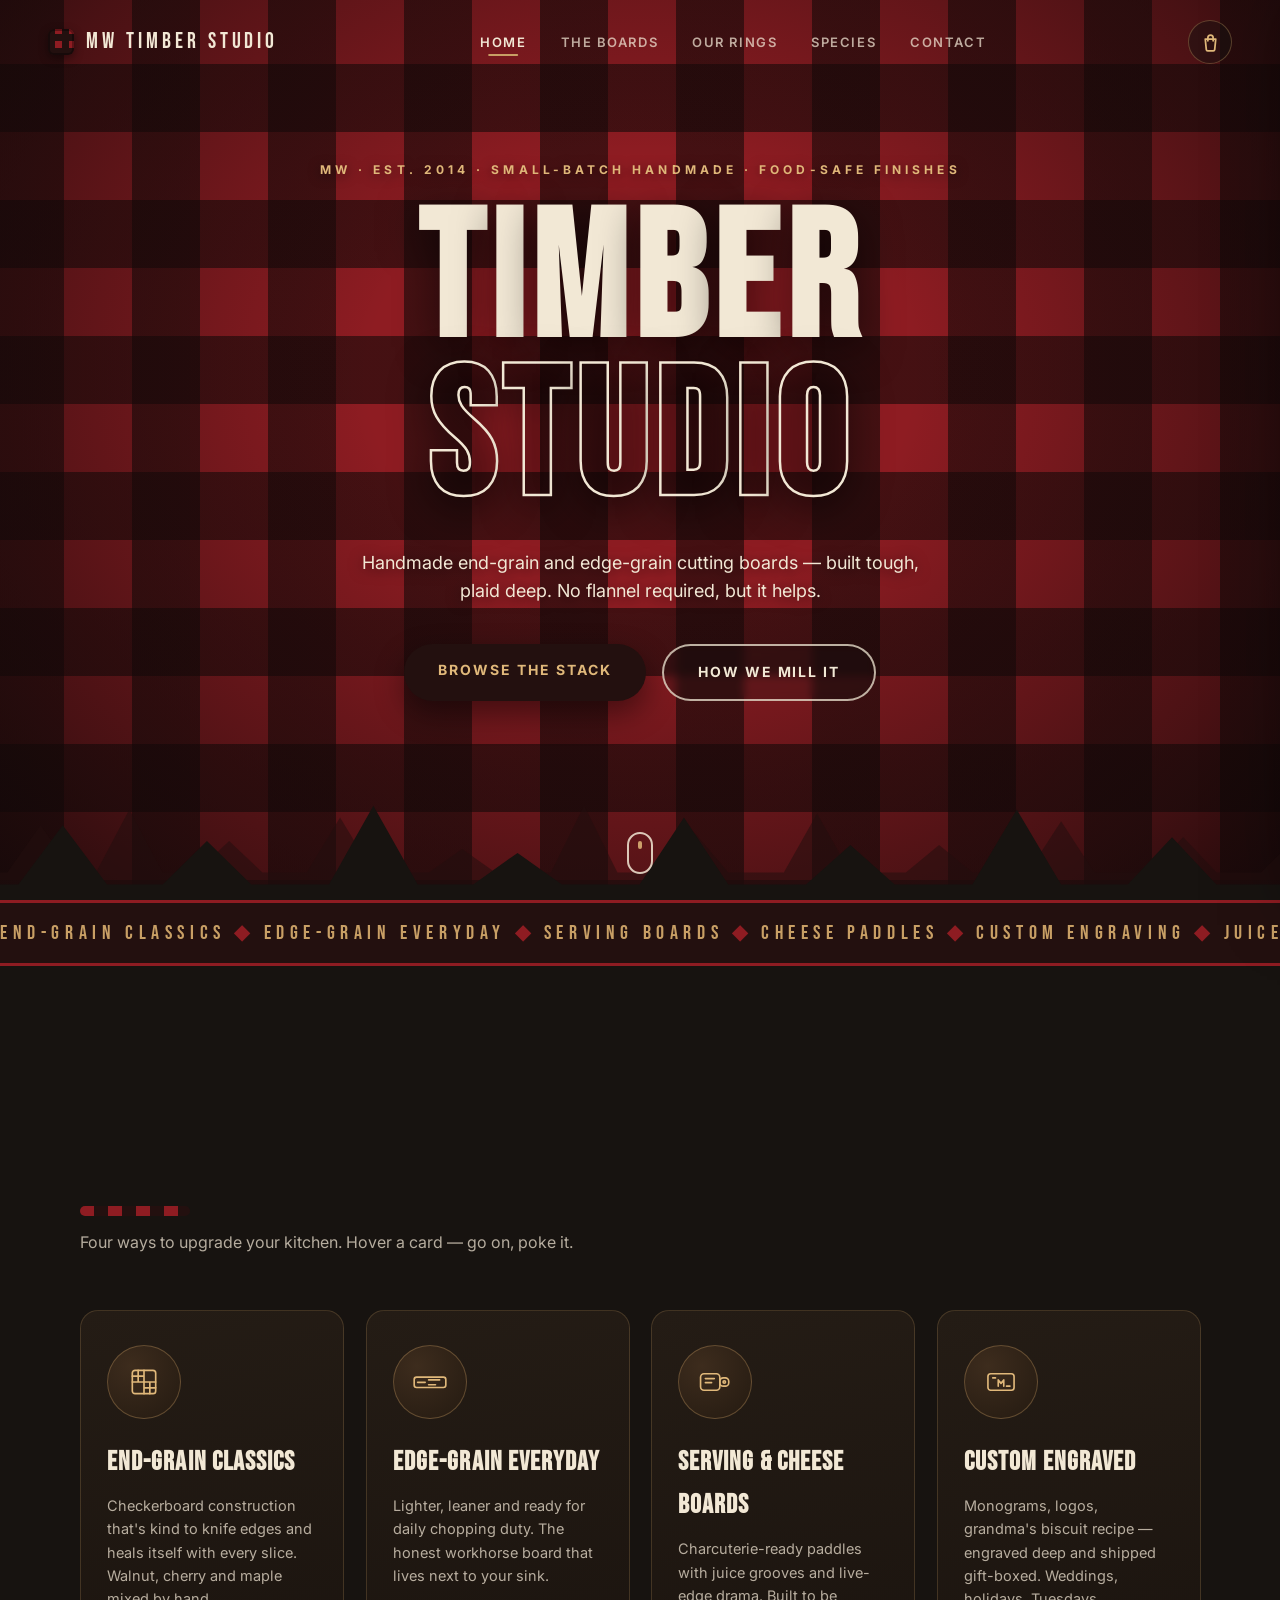
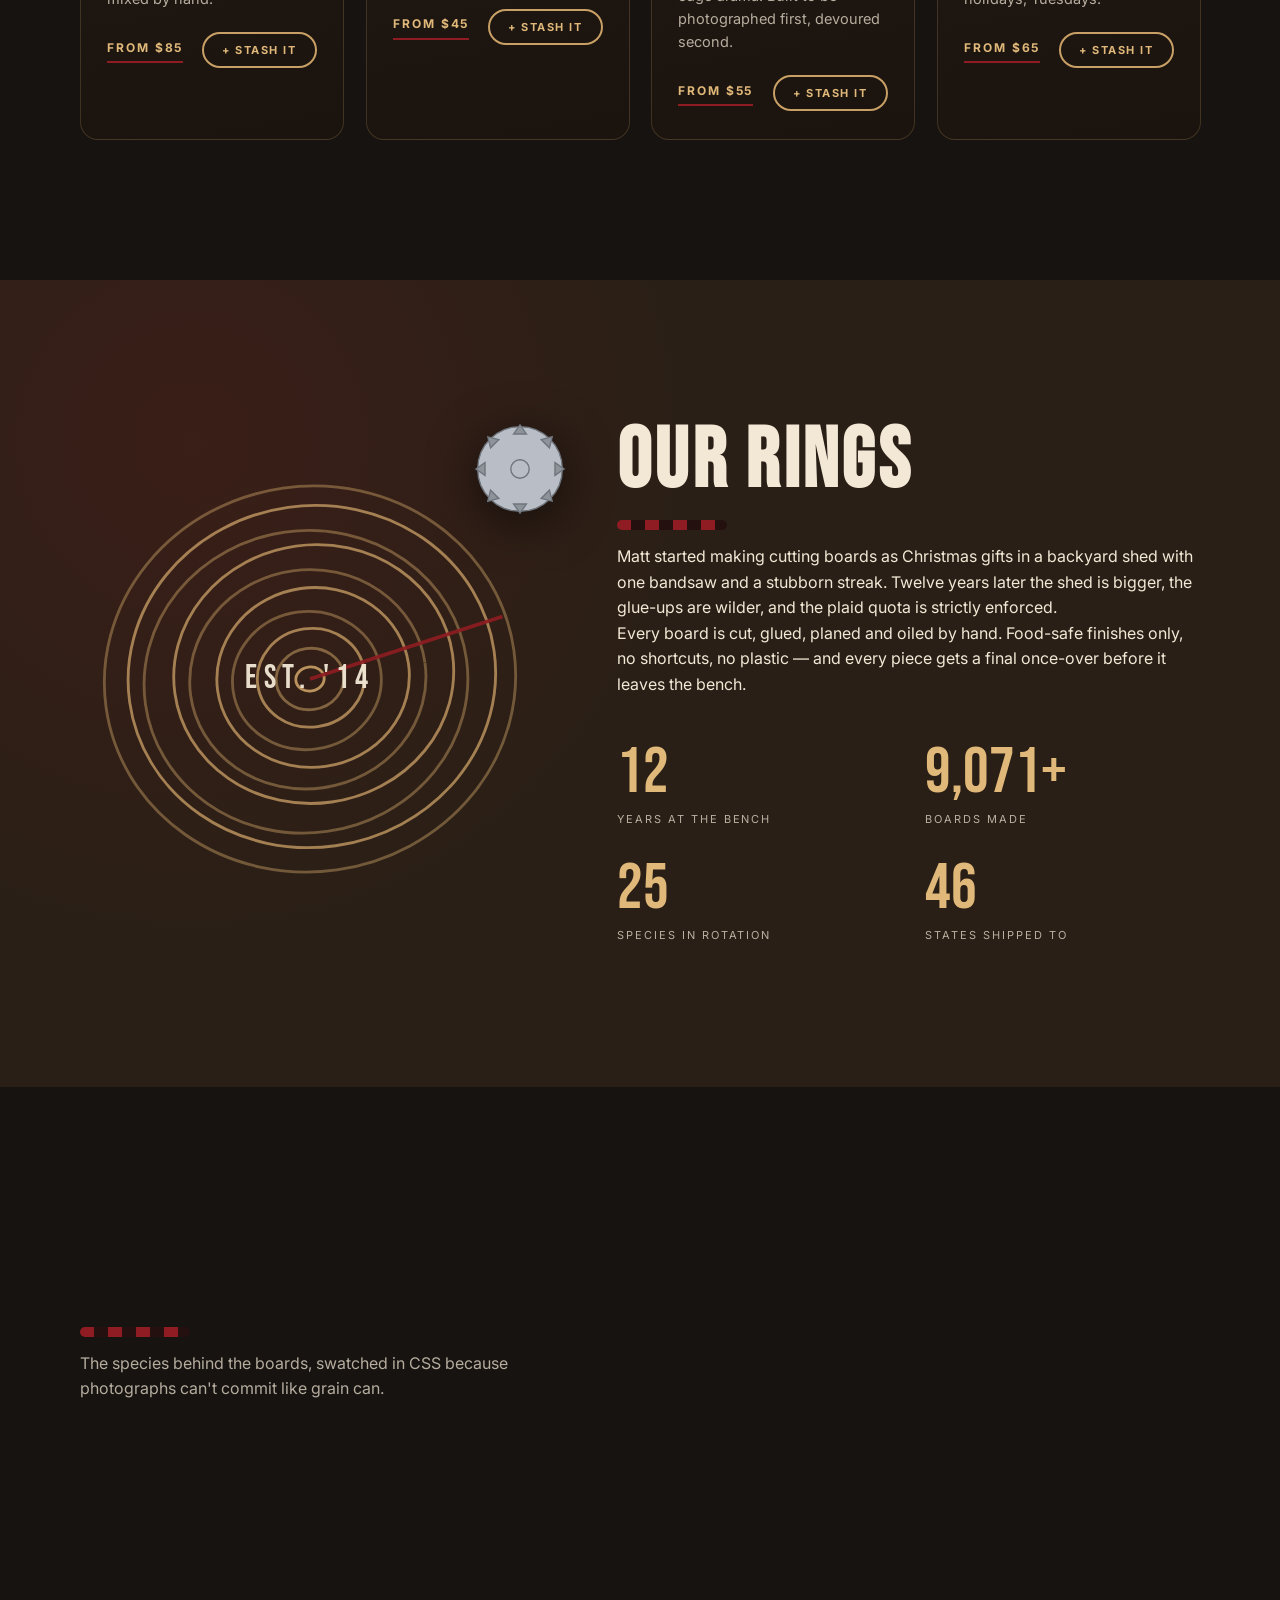
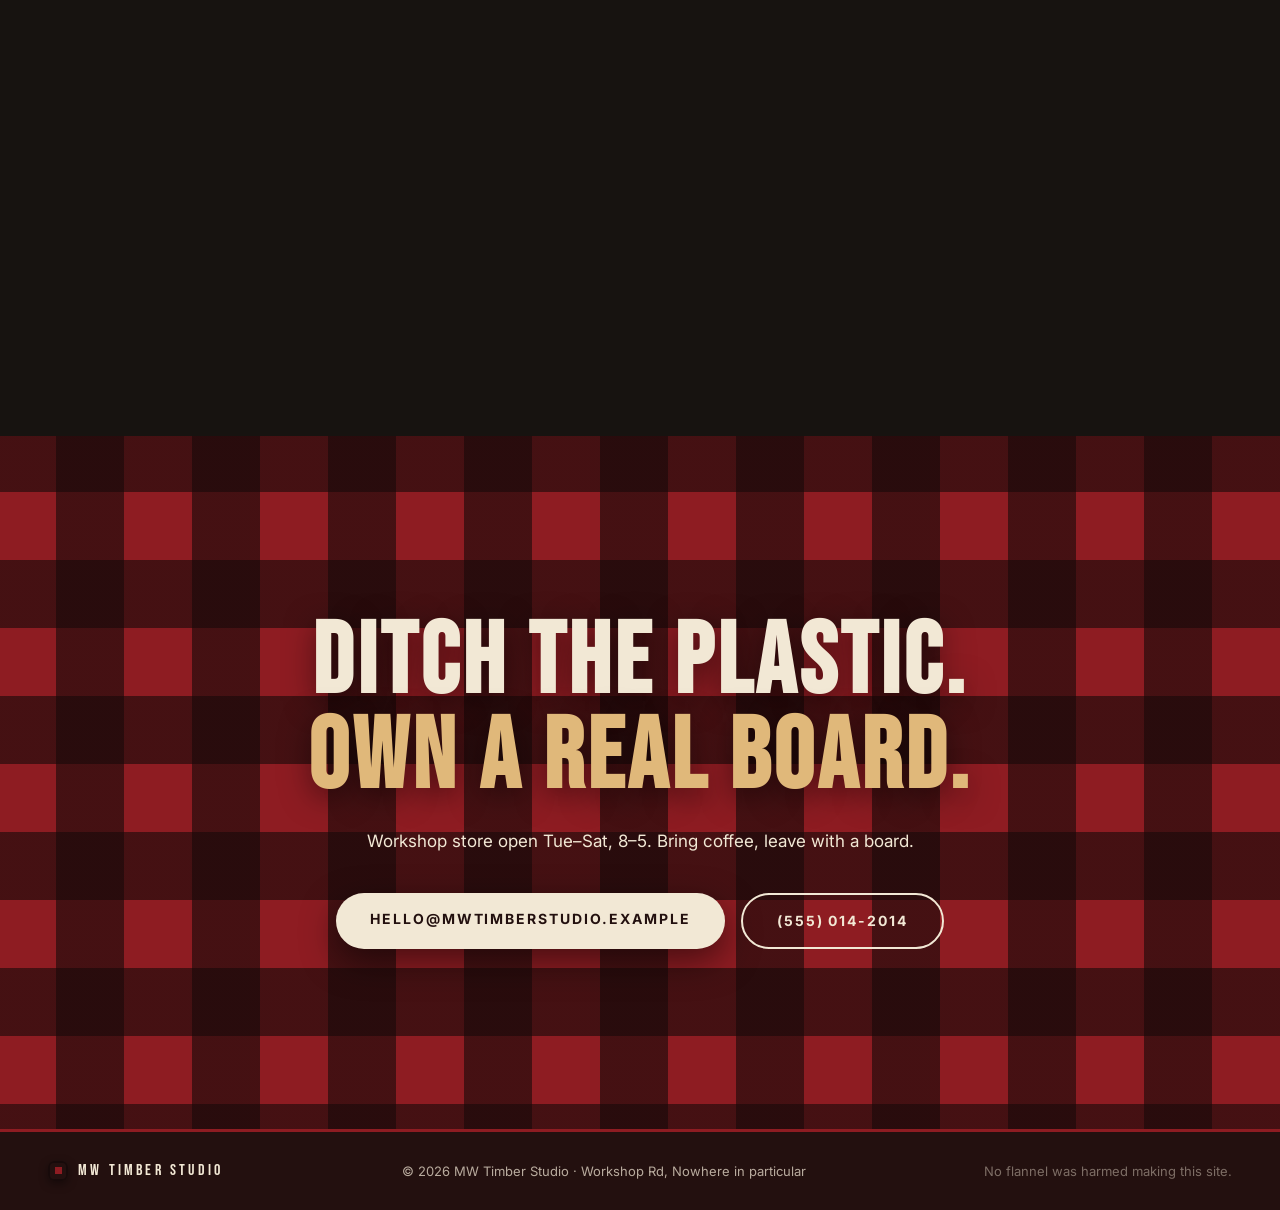
==== index.html @ 43f8b1f7 "Rebrand to MW Timber Studio" ====
<!DOCTYPE html>
<html lang="en">
<head>
<meta charset="UTF-8" />
<meta name="viewport" content="width=device-width, initial-scale=1.0" />
<title>MW Timber Studio — Handmade Cutting Boards</title>
<meta name="description" content="MW Timber Studio: handmade end-grain cutting boards, serving boards and custom engraving. Plaid to the core." /><link rel="icon" href="data:image/svg+xml,%3Csvg xmlns='http://www.w3.org/2000/svg' viewBox='0 0 32 32'%3E%3Crect width='32' height='32' fill='%238e1c22'/%3E%3Crect y='0' width='32' height='8' fill='%23231010'/%3E%3Crect y='16' width='32' height='8' fill='%23231010'/%3E%3Crect x='0' width='8' height='32' fill='%23231010' opacity='.85'/%3E%3Crect x='16' width='8' height='32' fill='%23231010' opacity='.85'/%3E%3C/svg%3E" />
<link rel="preconnect" href="https://fonts.googleapis.com" />
<link rel="preconnect" href="https://fonts.gstatic.com" crossorigin />
<link href="https://fonts.googleapis.com/css2?family=Bebas+Neue&family=Inter:wght@400;500;600;700&display=swap" rel="stylesheet" />
<link rel="stylesheet" href="styles.css" />
</head>
<body class="is-loading">

<!-- ============ PRELOADER ============ -->
<div id="loader" aria-hidden="true">
  <div class="loader-bars">
    <span></span><span></span><span></span><span></span>
  </div>
  <p class="loader-title">MW TIMBER STUDIO</p>
</div>

<!-- sawdust canvas (fixed, behind content) -->
<canvas id="sawdust" aria-hidden="true"></canvas>

<!-- ============ NAV ============ -->
<nav id="nav">
  <a class="brand" href="#home">
    <span class="brand-chip"></span>
    <span>MW&nbsp;TIMBER&nbsp;STUDIO</span>
  </a>
  <button id="nav-toggle" type="button" aria-label="Toggle menu"><i></i><i></i><i></i></button>
  <ul class="nav-links">
    <li><a href="#home" class="active">Home</a></li>
    <li><a href="#wood">The Boards</a></li>
    <li><a href="#rings">Our Rings</a></li>
    <li><a href="#gallery">Species</a></li>
    <li><a href="#contact">Contact</a></li>
  </ul>
</nav>

<!-- ============ HERO ============ -->
<header id="home" class="hero">
  <div class="hero-plaid" aria-hidden="true"></div>
  <div class="hero-vignette" aria-hidden="true"></div>

  <div class="hero-inner">
    <p class="hero-kicker reveal">MW · EST. 2014 · SMALL-BATCH HANDMADE · FOOD-SAFE FINISHES</p>
    <h1 class="hero-title" aria-label="MW TIMBER STUDIO">
      <span class="line">
        <span class="ch">T</span><span class="ch">I</span><span class="ch">M</span><span class="ch">B</span><span class="ch">E</span><span class="ch">R</span>
      </span>
      <span class="line line-2">
        <span class="ch outline">S</span><span class="ch outline">T</span><span class="ch outline">U</span><span class="ch outline">D</span><span class="ch outline">I</span><span class="ch outline">O</span>
      </span>
    </h1>
    <p class="hero-sub reveal" data-delay="500">Handmade end-grain and edge-grain cutting boards — built tough,<br/>plaid deep. No flannel required, but it helps.</p>
    <div class="hero-cta reveal" data-delay="700">
      <a class="btn btn-primary" href="#wood">Browse the stack</a>
      <a class="btn btn-ghost" href="#rings">How we mill it</a>
    </div>
  </div>

  <!-- layered pine treeline -->
  <div class="treeline treeline-back" aria-hidden="true">
      <svg viewBox="0 0 1200 160" preserveAspectRatio="none"><title>Treeline silhouette</title>
        <path d="M0 160 L0 120 L30 120 L60 60 L90 120 L110 120 L140 40 L170 120 L200 120 L230 80 L260 120 L300 120 L330 50 L360 120 L410 120 L440 90 L470 120 L520 120 L550 35 L580 120 L620 120 L650 70 L680 120 L730 120 L760 45 L790 120 L840 120 L870 85 L900 120 L950 120 L980 55 L1010 120 L1060 120 L1090 75 L1120 120 L1160 120 L1200 65 L1200 160 Z"/>
      </svg>
  </div>
  <div class="treeline treeline-front" aria-hidden="true">
      <svg viewBox="0 0 1200 160" preserveAspectRatio="none"><title>Treeline silhouette</title>
        <path d="M0 160 L0 130 L40 130 L80 55 L120 130 L170 130 L210 75 L250 130 L320 130 L360 30 L400 130 L450 130 L490 90 L530 130 L600 130 L640 45 L680 130 L750 130 L790 80 L830 130 L900 130 L940 35 L980 130 L1040 130 L1080 70 L1120 130 L1180 130 L1200 95 L1200 160 Z"/>
      </svg>
  </div>

  <a class="scroll-hint" href="#wood" aria-label="Scroll down">
    <span class="mouse"><span class="wheel"></span></span>
  </a>
</header>

<!-- ============ MARQUEE ============ -->
<div class="marquee" aria-hidden="true">
  <div class="marquee-track">
    <span>END-GRAIN CLASSICS • EDGE-GRAIN EVERYDAY • SERVING BOARDS • CHEESE PADDLES • CUSTOM ENGRAVING • JUICE GROOVES • GIFT BOXED • WALNUT · CHERRY · MAPLE •&nbsp;</span>
    <span>END-GRAIN CLASSICS • EDGE-GRAIN EVERYDAY • SERVING BOARDS • CHEESE PADDLES • CUSTOM ENGRAVING • JUICE GROOVES • GIFT BOXED • WALNUT · CHERRY · MAPLE •&nbsp;</span>
  </div>
</div>

<!-- ============ THE WOOD / PRODUCTS ============ -->
<section id="wood" class="section">
  <div class="container">
    <h2 class="section-title reveal"><em>The Boards</em><span class="rule"></span></h2>
    <p class="section-sub reveal">Four ways to upgrade your kitchen. Hover a card — go on, poke it.</p>

    <div class="cards grid-stagger">
      <article class="card tilt reveal">
        <div class="card-icon" aria-hidden="true">
          <svg viewBox="0 0 64 64"><title>End grain board</title><rect x="15" y="15" width="34" height="34" rx="4"/><path d="M32 15 v34 M15 32 h34 M23.5 15 v17 M40.5 32 v17 M15 23.5 h17 M32 40.5 h17"/></svg>
        </div>
        <h3><a class="card-link" href="end-grain.html">End-Grain Classics</a></h3>
        <p>Checkerboard construction that's kind to knife edges and heals itself with every slice. Walnut, cherry and maple mixed by hand.</p>
        <div class="card-actions">
          <span class="card-price">from $85</span>
          <button class="btn-mini" type="button" data-add="end-grain">+ Stash it</button>
        </div>
      </article>

      <article class="card tilt reveal">
        <div class="card-icon" aria-hidden="true">
          <svg viewBox="0 0 64 64"><title>Edge grain board</title><rect x="9" y="25" width="46" height="15" rx="3.5"/><path d="M14 32.5 h11 M30 29 h16 M30 36 h10"/></svg>
        </div>
        <h3><a class="card-link" href="edge-grain.html">Edge-Grain Everyday</a></h3>
        <p>Lighter, leaner and ready for daily chopping duty. The honest workhorse board that lives next to your sink.</p>
        <div class="card-actions">
          <span class="card-price">from $45</span>
          <button class="btn-mini" type="button" data-add="edge-grain">+ Stash it</button>
        </div>
      </article>

      <article class="card tilt reveal">
        <div class="card-icon" aria-hidden="true">
          <svg viewBox="0 0 64 64"><title>Serving board</title><rect x="11" y="20" width="28" height="24" rx="5"/><rect x="39" y="26" width="13" height="12" rx="5"/><circle cx="45.5" cy="32" r="1.8"/><path d="M18 27 h13 M18 33 h9"/></svg>
        </div>
        <h3><a class="card-link" href="serving-boards.html">Serving &amp; Cheese Boards</a></h3>
        <p>Charcuterie-ready paddles with juice grooves and live-edge drama. Built to be photographed first, devoured second.</p>
        <div class="card-actions">
          <span class="card-price">from $55</span>
          <button class="btn-mini" type="button" data-add="serving">+ Stash it</button>
        </div>
      </article>

      <article class="card tilt reveal">
        <div class="card-icon" aria-hidden="true">
          <svg viewBox="0 0 64 64"><title>Engraved board</title><rect x="13" y="20" width="38" height="24" rx="4"/><path d="M28 38 v-9 l4 5 l4 -5 v9"/><path d="M20 26 h4 M40 38 h5"/></svg>
        </div>
        <h3><a class="card-link" href="custom-engraved.html">Custom Engraved</a></h3>
        <p>Monograms, logos, grandma's biscuit recipe — engraved deep and shipped gift-boxed. Weddings, holidays, Tuesdays.</p>
        <div class="card-actions">
          <span class="card-price">from $65</span>
          <button class="btn-mini" type="button" data-add="engraved">+ Stash it</button>
        </div>
      </article>
    </div>
  </div>
</section>

<!-- ============ OUR RINGS / ABOUT ============ -->
<section id="rings" class="section section-dark">
  <div class="container split">
    <div class="rings-wrap reveal">
      <svg id="rings-svg" viewBox="0 0 420 420" role="img" aria-label="Animated tree rings"><title>Tree rings</title>
        <g class="ring-g" transform="rotate(-8 210 210)">
          <ellipse cx="210" cy="210" rx="188" ry="176" pathLength="100"/>
          <ellipse cx="212" cy="208" rx="168" ry="156" pathLength="100"/>
          <ellipse cx="206" cy="212" rx="148" ry="138" pathLength="100"/>
          <ellipse cx="214" cy="206" rx="128" ry="118" pathLength="100"/>
          <ellipse cx="208" cy="210" rx="108" ry="100" pathLength="100"/>
          <ellipse cx="213" cy="209" rx="88" ry="82" pathLength="100"/>
          <ellipse cx="207" cy="211" rx="68" ry="63" pathLength="100"/>
          <ellipse cx="211" cy="209" rx="49" ry="45" pathLength="100"/>
          <ellipse cx="210" cy="210" rx="31" ry="28" pathLength="100"/>
          <ellipse cx="210" cy="210" rx="13" ry="11" pathLength="100"/>
          <path class="crack" d="M210 210 L392 178" pathLength="100"/>
        </g>
        <text x="210" y="218" text-anchor="middle" class="est">EST. '14</text>
      </svg>
      <div class="blade" aria-hidden="true">
        <svg viewBox="0 0 100 100"><title>Spinning saw blade</title>
          <circle cx="50" cy="50" r="46"/>
          <circle cx="50" cy="50" r="10"/>
          <g>
            <path d="M50 2 l7 10 h-14 z"/><path d="M98 50 l-10 7 v-14 z"/><path d="M50 98 l-7 -10 h14 z"/><path d="M2 50 l10 -7 v14 z"/>
            <path d="M85 15 l-3 12 -9 -9 z"/><path d="M85 85 l-12 -3 9 -9 z"/><path d="M15 85 l3 -12 9 9 z"/><path d="M15 15 l12 3 -9 9 z"/>
          </g>
        </svg>
      </div>
    </div>

    <div class="rings-copy">
      <h2 class="section-title reveal left"><em>Our Rings</em><span class="rule"></span></h2>
      <p class="reveal" data-delay="150">Matt started making cutting boards as Christmas gifts in a backyard shed with one bandsaw and a stubborn streak. Twelve years later the shed is bigger, the glue-ups are wilder, and the plaid quota is strictly enforced.</p>
      <p class="reveal" data-delay="250">Every board is cut, glued, planed and oiled by hand. Food-safe finishes only, no shortcuts, no plastic — and every piece gets a final once-over before it leaves the bench.</p>

      <div class="stats grid-stagger">
        <div class="stat reveal"><span class="num" data-target="12">0</span><small>years at the bench</small></div>
        <div class="stat reveal"><span class="num" data-target="9400" data-suffix="+">0</span><small>boards made</small></div>
        <div class="stat reveal"><span class="num" data-target="26">0</span><small>species in rotation</small></div>
        <div class="stat reveal"><span class="num" data-target="48">0</span><small>states shipped to</small></div>
      </div>
    </div>
  </div>
</section>

<!-- ============ SPECIES / GALLERY ============ -->
<section id="gallery" class="section">
  <div class="container">
    <h2 class="section-title reveal"><em>The Species Wall</em><span class="rule"></span></h2>
    <p class="section-sub reveal">The species behind the boards, swatched in CSS because photographs can't commit like grain can.</p>

    <div class="swatches grid-stagger">
      <figure class="swatch reveal" data-tone="walnut"><figcaption>Black Walnut</figcaption></figure>
      <figure class="swatch reveal" data-tone="oak"><figcaption>White Oak</figcaption></figure>
      <figure class="swatch reveal" data-tone="cherry"><figcaption>Cherry</figcaption></figure>
      <figure class="swatch reveal" data-tone="maple"><figcaption>Curly Maple</figcaption></figure>
      <figure class="swatch reveal" data-tone="cedar"><figcaption>Cedar</figcaption></figure>
      <figure class="swatch reveal" data-tone="fir"><figcaption>Douglas Fir</figcaption></figure>
      <figure class="swatch reveal" data-tone="ash"><figcaption>Ash</figcaption></figure>
      <figure class="swatch reveal" data-tone="poplar"><figcaption>Poplar</figcaption></figure>
    </div>
  </div>
</section>

<!-- ============ CONTACT / CTA ============ -->
<section id="contact" class="section section-cta">
  <div class="cta-plaid" aria-hidden="true"></div>
  <div class="container cta-inner">
    <h2 class="reveal">Ditch the plastic.<br/><strong>Own a real board.</strong></h2>
    <p class="reveal" data-delay="150">Workshop store open Tue–Sat, 8–5. Bring coffee, leave with a board.</p>
    <div class="hero-cta reveal" data-delay="300">
      <a class="btn btn-cream pulse" href="mailto:hello@mwtimberstudio.example">hello@mwtimberstudio.example</a>
      <a class="btn btn-outline" href="tel:+15550142014">(555) 014-2014</a>
    </div>
  </div>
</section>

<footer>
  <span class="foot-brand"><span class="brand-chip"></span> MW TIMBER STUDIO</span>
  <span>© 2026 MW Timber Studio · Workshop Rd, Nowhere in particular</span>
  <span class="foot-note">No flannel was harmed making this site.</span>
</footer>

<script src="script.js"></script>
</body>
</html>
---- styles.css ----
/* ============================================================
   MW TIMBER STUDIO — plaid to the core
   ============================================================ */
:root {
  --plaid-red: #8e1c22;
  --plaid-red-deep: #6d1218;
  --plaid-dark: #23100f;
  --ink: #171310;
  --bark: #2a1f16;
  --cream: #f2e8d5;
  --cream-dim: rgba(242, 232, 213, 0.72);
  --tan: #c89f65;
  --tan-bright: #e0b87a;
  --green: #33502f;
  --tile: 68px; /* plaid tile size */
  --ease-out: cubic-bezier(0.2, 0.7, 0.2, 1);
}

* { margin: 0; padding: 0; box-sizing: border-box; }

html { scroll-behavior: smooth; }

body {
  font-family: "Inter", system-ui, -apple-system, sans-serif;
  background: var(--ink);
  color: var(--cream);
  overflow-x: hidden;
  line-height: 1.6;
}

body.is-loading { overflow: hidden; }

::selection { background: var(--plaid-red); color: var(--cream); }

section { scroll-margin-top: 76px; }

h1, h2, h3 { font-family: "Bebas Neue", "Oswald", "Arial Narrow", sans-serif; letter-spacing: 0.04em; }

.container { width: min(1120px, 92%); margin-inline: auto; }

.section { padding: clamp(80px, 12vw, 140px) 0; position: relative; }

/* ============================================================
   PRELOADER
   ============================================================ */
#loader {
  position: fixed; inset: 0; z-index: 200;
  display: grid; place-content: center; justify-items: center; gap: 22px;
  background: var(--plaid-dark);
  transition: transform 0.7s var(--ease-out), opacity 0.7s ease;
}
#loader.done { transform: translateY(-100%); opacity: 0.4; pointer-events: none; }

.loader-bars { display: flex; gap: 10px; height: 64px; }
.loader-bars span {
  width: 18px; border-radius: 4px;
  background:
    repeating-linear-gradient(0deg, rgba(20,10,10,.55) 0 14px, transparent 14px 28px),
    var(--plaid-red);
  animation: barPulse 1s var(--ease-out) infinite alternate;
  transform-origin: bottom;
}
.loader-bars span:nth-child(2) { animation-delay: 0.15s; filter: hue-rotate(-8deg); }
.loader-bars span:nth-child(3) { animation-delay: 0.3s; }
.loader-bars span:nth-child(4) { animation-delay: 0.45s; filter: hue-rotate(-8deg); }

@keyframes barPulse {
  from { transform: scaleY(0.25); opacity: 0.55; }
  to   { transform: scaleY(1);    opacity: 1; }
}

.loader-title {
  font-family: "Bebas Neue", sans-serif;
  letter-spacing: 0.45em; text-indent: 0.45em;
  color: var(--tan); font-size: 15px;
  animation: fadeSlide 1.4s ease both;
}
@keyframes fadeSlide { from { opacity: 0; transform: translateY(10px); } to { opacity: 1; transform: none; } }

/* ============================================================
   SAWDUST CANVAS
   ============================================================ */
#sawdust {
  position: fixed; inset: 0; z-index: 1;
  pointer-events: none;
}

/* everything readable sits above the dust */
nav, header.hero, .marquee, .section, footer { position: relative; z-index: 2; }

/* ============================================================
   NAV
   ============================================================ */
nav {
  position: fixed; top: 0; left: 0; right: 0; z-index: 100;
  display: flex; align-items: center; justify-content: space-between;
  padding: 20px min(4vw, 48px);
  transition: background 0.4s ease, padding 0.4s ease, box-shadow 0.4s ease;
}
nav.scrolled {
  padding: 10px min(4vw, 48px);
  background: rgba(23, 19, 16, 0.82);
  backdrop-filter: blur(14px);
  -webkit-backdrop-filter: blur(14px);
  box-shadow: 0 8px 30px rgba(0, 0, 0, 0.45);
}

.brand {
  display: flex; align-items: center; gap: 12px;
  color: var(--cream); text-decoration: none;
  font-family: "Bebas Neue", sans-serif; font-size: 22px; letter-spacing: 0.18em;
}
.brand-chip {
  width: 26px; height: 26px; border-radius: 6px; flex: none;
  background:
    repeating-linear-gradient(90deg, var(--plaid-dark) 0 7px, transparent 7px 14px),
    repeating-linear-gradient(0deg, var(--plaid-dark) 0 7px, transparent 7px 14px),
    var(--plaid-red);
  box-shadow: inset 0 0 0 2px rgba(0, 0, 0, 0.35), 0 3px 10px rgba(0, 0, 0, 0.4);
  transition: transform 0.5s var(--ease-out);
}
.brand:hover .brand-chip { transform: rotate(90deg) scale(1.08); }

.nav-links {
  display: flex; gap: 6px; list-style: none;
}
.nav-links a {
  color: var(--cream-dim); text-decoration: none;
  font-size: 13px; font-weight: 600; letter-spacing: 0.12em; text-transform: uppercase;
  padding: 8px 14px; border-radius: 999px;
  position: relative;
  transition: color 0.3s ease, background 0.3s ease;
}
.nav-links a::after {
  content: ""; position: absolute; left: 50%; bottom: 2px;
  width: 0; height: 2px; border-radius: 2px; background: var(--tan);
  transform: translateX(-50%);
  transition: width 0.35s var(--ease-out);
}
.nav-links a:hover, .nav-links a.active { color: var(--cream); }
.nav-links a.active::after, .nav-links a:hover::after { width: 40%; }

#nav-toggle { display: none; background: none; border: 0; cursor: pointer; padding: 8px; }
#nav-toggle i {
  display: block; width: 24px; height: 2px; margin: 5px 0;
  background: var(--cream); border-radius: 2px; transition: 0.35s var(--ease-out);
}
body.nav-open #nav-toggle i:nth-child(1) { transform: translateY(7px) rotate(45deg); }
body.nav-open #nav-toggle i:nth-child(2) { opacity: 0; }
body.nav-open #nav-toggle i:nth-child(3) { transform: translateY(-7px) rotate(-45deg); }

/* ============================================================
   HERO
   ============================================================ */
.hero {
  min-height: 100svh;
  display: grid; place-items: center;
  overflow: hidden;
  isolation: isolate;
}

/* animated buffalo plaid backdrop */
.hero-plaid {
  position: absolute; inset: -140px; z-index: -2;
  background-color: var(--plaid-red);
  background-image:
    repeating-linear-gradient(0deg,  rgba(24, 9, 9, 0.62) 0 var(--tile), transparent var(--tile) calc(var(--tile) * 2)),
    repeating-linear-gradient(90deg, rgba(24, 9, 9, 0.62) 0 var(--tile), transparent var(--tile) calc(var(--tile) * 2));
  background-size: calc(var(--tile) * 2) calc(var(--tile) * 2);
  animation: plaidDrift 26s linear infinite;
}
@keyframes plaidDrift {
  from { background-position: 0 0, 0 0; }
  to   { background-position: calc(var(--tile) * 2) calc(var(--tile) * 2), calc(var(--tile) * 2) calc(var(--tile) * 2); }
}

.hero-vignette {
  position: absolute; inset: 0; z-index: -1;
  background:
    radial-gradient(ellipse at 50% 42%, transparent 30%, rgba(15, 8, 8, 0.55) 78%, rgba(15, 8, 8, 0.85) 100%);
}

.hero-inner { text-align: center; padding: 120px 20px 160px; will-change: transform; }

.hero-kicker {
  font-size: 12px; font-weight: 700; letter-spacing: 0.34em; text-transform: uppercase;
  color: var(--tan-bright); margin-bottom: 26px;
  text-shadow: 0 2px 12px rgba(0, 0, 0, 0.6);
}

.hero-title {
  font-size: clamp(64px, 14vw, 190px);
  line-height: 0.88;
  color: var(--cream);
  text-shadow: 0 10px 40px rgba(0, 0, 0, 0.55);
  perspective: 900px;
}
.hero-title .line { display: block; overflow: visible; }
.hero-title .ch {
  display: inline-block;
  transform: translateY(120%) rotateX(-70deg);
  opacity: 0;
  animation: chIn 0.85s var(--ease-out) forwards;
}
.hero-title .line-2 .ch { animation-duration: 1s; }
.hero-title .outline {
  color: transparent;
  -webkit-text-stroke: 2.5px var(--cream);
}
@keyframes chIn { to { transform: none; opacity: 1; } }

/* per-letter stagger delays (set in JS, fallback here) */
.hero-title .line .ch:nth-child(1) { animation-delay: 0.05s; }
.hero-title .line .ch:nth-child(2) { animation-delay: 0.13s; }
.hero-title .line .ch:nth-child(3) { animation-delay: 0.21s; }
.hero-title .line .ch:nth-child(4) { animation-delay: 0.29s; }
.hero-title .line .ch:nth-child(5) { animation-delay: 0.37s; }
.hero-title .line .ch:nth-child(6) { animation-delay: 0.45s; }

.hero-sub {
  margin-top: 28px; color: var(--cream);
  font-size: clamp(15px, 1.6vw, 18px);
  text-shadow: 0 2px 14px rgba(0, 0, 0, 0.65);
}

.hero-cta { margin-top: 38px; display: flex; gap: 16px; justify-content: center; flex-wrap: wrap; }

/* buttons */
.btn {
  display: inline-block; padding: 15px 34px; border-radius: 999px;
  font-weight: 700; font-size: 14px; letter-spacing: 0.14em; text-transform: uppercase;
  text-decoration: none; cursor: pointer;
  position: relative; overflow: hidden;
  transition: transform 0.3s var(--ease-out), translate 0.35s var(--ease-out), box-shadow 0.3s ease, background 0.3s ease, color 0.3s ease;
}
.btn:hover { transform: translateY(-3px) scale(1.03); }
.btn:active { transform: translateY(0) scale(0.97); }
.btn::before { /* shine sweep */
  content: ""; position: absolute; top: 0; left: -80%; width: 60%; height: 100%;
  background: linear-gradient(105deg, transparent, rgba(255, 255, 255, 0.35), transparent);
  transform: skewX(-20deg);
  transition: left 0.6s ease;
}
.btn:hover::before { left: 130%; }

.btn-primary {
  background: var(--plaid-dark); color: var(--tan-bright);
  box-shadow: 0 12px 30px rgba(0, 0, 0, 0.45);
}
.btn-primary:hover { box-shadow: 0 18px 44px rgba(0, 0, 0, 0.55); }

.btn-ghost {
  border: 2px solid rgba(242, 232, 213, 0.75); color: var(--cream);
  background: rgba(23, 19, 16, 0.25); backdrop-filter: blur(4px);
}
.btn-ghost:hover { background: var(--cream); color: var(--plaid-dark); }

.btn-cream { background: var(--cream); color: var(--plaid-dark); box-shadow: 0 12px 34px rgba(0,0,0,.5); }
.btn-outline { border: 2px solid var(--cream); color: var(--cream); background: transparent; }
.btn-outline:hover { background: var(--cream); color: var(--plaid-red); }

.pulse { animation: btnPulse 2.4s ease-in-out infinite; }
@keyframes btnPulse {
  0%, 100% { box-shadow: 0 12px 34px rgba(0, 0, 0, 0.5), 0 0 0 0 rgba(242, 232, 213, 0.45); }
  50%      { box-shadow: 0 12px 34px rgba(0, 0, 0, 0.5), 0 0 0 16px rgba(242, 232, 213, 0); }
}

/* treelines */
.treeline {
  position: absolute; left: -2%; right: -2%; bottom: -4px; z-index: 1;
  pointer-events: none;
}
.treeline svg { display: block; width: 100%; height: clamp(70px, 14vh, 150px); }
.treeline-back svg { fill: rgba(35, 16, 15, 0.55); }
.treeline-front { bottom: -8px; }
.treeline-front svg { fill: var(--ink); }

.treeline-back { animation: sway 7s ease-in-out infinite alternate; }
.treeline-front { animation: sway 9s ease-in-out infinite alternate-reverse; }
@keyframes sway {
  from { transform: translateX(-1.2%); }
  to   { transform: translateX(1.2%); }
}

/* scroll hint mouse */
.scroll-hint {
  position: absolute; bottom: 26px; left: 50%; transform: translateX(-50%);
  z-index: 3; opacity: 0.85;
}
.mouse {
  display: block; width: 26px; height: 42px; border-radius: 14px;
  border: 2px solid var(--cream);
}
.wheel {
  display: block; width: 4px; height: 8px; margin: 7px auto 0; border-radius: 4px;
  background: var(--tan-bright);
  animation: wheelDrop 1.6s ease-in-out infinite;
}
@keyframes wheelDrop {
  0%   { transform: translateY(0);    opacity: 1; }
  70%  { transform: translateY(14px); opacity: 0; }
  71%  { transform: translateY(0);    opacity: 0; }
  100% { opacity: 1; }
}

/* ============================================================
   MARQUEE
   ============================================================ */
.marquee {
  background: var(--plaid-dark);
  border-block: 3px solid var(--plaid-red);
  overflow: hidden;
  padding: 14px 0;
}
.marquee-track {
  display: flex; white-space: nowrap; width: max-content;
  animation: marquee 28s linear infinite;
}
.marquee:hover .marquee-track { animation-play-state: paused; }
.marquee-track span {
  font-family: "Bebas Neue", sans-serif;
  font-size: 20px; letter-spacing: 0.28em;
  color: var(--tan);
}
.marquee-track span b { color: var(--plaid-red); }
@keyframes marquee { to { transform: translateX(-50%); } }

/* ============================================================
   SECTION TITLES + REVEALS
   ============================================================ */
.section-title {
  font-size: clamp(46px, 7vw, 84px);
  line-height: 1; margin-bottom: 14px;
}
.section-title em {
  font-style: normal; color: var(--cream);
}
.section:not(.section-dark) .section-title em,
.section-cta .section-title em { background: linear-gradient(180deg, var(--cream) 55%, var(--tan) 55%); -webkit-background-clip: text; background-clip: text; color: transparent; }
.rule {
  display: block; width: 110px; height: 10px; margin-top: 16px; border-radius: 6px;
  background:
    repeating-linear-gradient(90deg, var(--plaid-red) 0 14px, var(--plaid-dark) 14px 28px);
  transform-origin: left;
  transition: transform 1s var(--ease-out) 0.15s;
}
.reveal .rule { transform: scaleX(0); }
.reveal.in .rule { transform: scaleX(1); }
.section-sub { color: var(--cream-dim); max-width: 520px; margin-bottom: 54px; }

.reveal {
  opacity: 0; transform: translateY(34px);
  transition: opacity 0.9s var(--ease-out), transform 0.9s var(--ease-out);
}
.reveal.in { opacity: 1; transform: none; }
.reveal.left { transform: translateX(-40px); }
.reveal.left.in { transform: none; }

/* stagger children of grids */
.grid-stagger > * { transition-delay: calc(var(--i, 0) * 90ms); }

/* ============================================================
   CARDS
   ============================================================ */
.cards { display: grid; grid-template-columns: repeat(auto-fit, minmax(240px, 1fr)); gap: 22px; }

.card {
  --mx: 50%; --my: 50%;
  background: linear-gradient(170deg, #241c15, #1a130e);
  border: 1px solid rgba(200, 159, 101, 0.22);
  border-radius: 18px;
  padding: 34px 26px 28px;
  position: relative; overflow: hidden;
  transition: transform 0.45s var(--ease-out), border-color 0.4s ease, box-shadow 0.4s ease;
  transform-style: preserve-3d;
  will-change: transform;
}
.card:hover {
  border-color: rgba(224, 184, 122, 0.65);
  box-shadow: 0 26px 60px rgba(0, 0, 0, 0.5);
}
.card::after { /* cursor glow */
  content: ""; position: absolute; inset: 0;
  background: radial-gradient(420px circle at var(--mx) var(--my), rgba(224, 184, 122, 0.14), transparent 45%);
  opacity: 0; transition: opacity 0.4s ease; pointer-events: none;
}
.card:hover::after { opacity: 1; }

.card-icon {
  width: 74px; height: 74px; border-radius: 50%;
  background: radial-gradient(circle at 32% 28%, #3d2c1d, #241a11);
  border: 1px solid rgba(200, 159, 101, 0.35);
  display: grid; place-items: center;
  margin-bottom: 22px;
  transition: transform 0.6s var(--ease-out);
}
.card-icon svg {
  width: 44px; height: 44px;
  fill: none; stroke: var(--tan-bright); stroke-width: 2.4;
  stroke-linecap: round; stroke-linejoin: round;
}
.card:hover .card-icon { transform: rotate(-8deg) scale(1.12); }

.card h3 { font-size: 27px; margin-bottom: 10px; color: var(--cream); }
.card p { font-size: 14.5px; color: var(--cream-dim); }
.card-price {
  display: inline-block; margin-top: 20px;
  font-size: 12px; font-weight: 700; letter-spacing: 0.16em; text-transform: uppercase;
  color: var(--tan-bright);
  border-bottom: 2px solid var(--plaid-red); padding-bottom: 4px;
}

/* ============================================================
   RINGS / ABOUT
   ============================================================ */
.section-dark {
  background:
    radial-gradient(900px circle at 15% 20%, rgba(142, 28, 34, 0.16), transparent 55%),
    var(--bark);
}
.split {
  display: grid; grid-template-columns: minmax(300px, 460px) 1fr;
  gap: clamp(40px, 6vw, 90px); align-items: center;
}

.rings-wrap { position: relative; }
#rings-svg { width: 100%; height: auto; transform: rotate(0deg); transition: transform 1.2s var(--ease-out); }
.rings-wrap:hover #rings-svg { transform: rotate(4deg) scale(1.02); }

#rings-svg .ring-g ellipse, #rings-svg .crack {
  fill: none; stroke: var(--tan); stroke-width: 2.6;
  opacity: 0.9;
  stroke-dasharray: 100;
  stroke-dashoffset: 100;
  transition: stroke-dashoffset 1.4s var(--ease-out);
}
#rings-svg.drawn .ring-g ellipse, #rings-svg.drawn .crack { stroke-dashoffset: 0; }
#rings-svg .ring-g ellipse:nth-child(1) { transition-delay: 0s;   stroke-opacity: 0.5; }
#rings-svg .ring-g ellipse:nth-child(2) { transition-delay: .12s; stroke-opacity: 0.85; }
#rings-svg .ring-g ellipse:nth-child(3) { transition-delay: .24s; stroke-opacity: 0.5; }
#rings-svg .ring-g ellipse:nth-child(4) { transition-delay: .36s; stroke-opacity: 0.85; }
#rings-svg .ring-g ellipse:nth-child(5) { transition-delay: .48s; stroke-opacity: 0.5; }
#rings-svg .ring-g ellipse:nth-child(6) { transition-delay: .6s;  stroke-opacity: 0.85; }
#rings-svg .ring-g ellipse:nth-child(7) { transition-delay: .72s; stroke-opacity: 0.5; }
#rings-svg .ring-g ellipse:nth-child(8) { transition-delay: .84s; stroke-opacity: 0.85; }
#rings-svg .ring-g ellipse:nth-child(9) { transition-delay: .96s; stroke-opacity: 0.6; }
#rings-svg .ring-g ellipse:nth-child(10){ transition-delay: 1.08s;}
#rings-svg .crack { transition-delay: 1.2s; stroke: var(--plaid-red); stroke-width: 3.4; }

.est {
  font-family: "Bebas Neue", sans-serif; font-size: 30px; letter-spacing: 0.2em;
  fill: var(--cream); opacity: 0;
  transition: opacity 0.8s ease 1.5s;
}
#rings-svg.drawn .est { opacity: 0.95; }

/* spinning saw blade pinned on rings corner */
.blade {
  position: absolute; right: -26px; top: -26px;
  width: 92px; height: 92px;
  filter: drop-shadow(0 10px 24px rgba(0, 0, 0, 0.55));
}
.blade svg {
  width: 100%; height: 100%;
  fill: #b9bec6; stroke: #6f757d; stroke-width: 1.5;
  animation: spin 9s linear infinite;
}
.blade svg g { fill: #8e939a; }
.blade:hover svg { animation-duration: 1.2s; }
@keyframes spin { to { transform: rotate(360deg); } }

.stats { display: grid; grid-template-columns: repeat(2, 1fr); gap: 26px 34px; margin-top: 44px; }
.stat .num {
  font-family: "Bebas Neue", sans-serif;
  font-size: clamp(44px, 5vw, 64px);
  color: var(--tan-bright);
  display: block; line-height: 1;
}
.stat small {
  text-transform: uppercase; letter-spacing: 0.18em; font-size: 11px;
  color: var(--cream-dim);
}

/* ============================================================
   SPECIES SWATCHES
   ============================================================ */
.swatches {
  display: grid; grid-template-columns: repeat(auto-fill, minmax(220px, 1fr));
  gap: 20px;
}
.swatch {
  height: 210px; border-radius: 14px; position: relative; overflow: hidden;
  border: 1px solid rgba(242, 232, 213, 0.14);
  clip-path: inset(0 0 100% 0);
  transition: clip-path 1s var(--ease-out), transform 0.5s var(--ease-out), box-shadow 0.5s ease;
}
.swatch.in { clip-path: inset(0 0 0% 0); }
.swatch:hover { transform: translateY(-8px) scale(1.02); box-shadow: 0 24px 50px rgba(0, 0, 0, 0.45); }

/* wood grain via layered gradients, one tone per species */
.swatch[data-tone]::before {
  content: ""; position: absolute; inset: -20%;
  background-image:
    repeating-linear-gradient(94deg, rgba(0,0,0,0.22) 0 2px, transparent 2px 9px),
    repeating-linear-gradient(88deg, rgba(255,255,255,0.07) 0 1px, transparent 1px 17px),
    repeating-radial-gradient(circle at 30% 120%, rgba(0,0,0,0.12) 0 6px, transparent 6px 26px),
    var(--tone, #8a5a33);
}
.swatch[data-tone="walnut"]  { --tone: linear-gradient(160deg,#4a3018,#2e1c0c); }
.swatch[data-tone="oak"]     { --tone: linear-gradient(160deg,#a97e4f,#7c5a33); }
.swatch[data-tone="cherry"]  { --tone: linear-gradient(160deg,#7e3b2a,#57241a); }
.swatch[data-tone="maple"]   { --tone: linear-gradient(160deg,#caa36a,#9a7443); }
.swatch[data-tone="cedar"]   { --tone: linear-gradient(160deg,#93402c,#6b2b1e); }
.swatch[data-tone="fir"]     { --tone: linear-gradient(160deg,#b07c4a,#82552e); }
.swatch[data-tone="ash"]     { --tone: linear-gradient(160deg,#cbb089,#9d8258); }
.swatch[data-tone="poplar"]  { --tone: linear-gradient(160deg,#b3a06b,#7f7048); }

.swatch figcaption {
  position: absolute; left: 16px; bottom: 12px; z-index: 1;
  font-family: "Bebas Neue", sans-serif; font-size: 21px; letter-spacing: 0.14em;
  color: var(--cream); text-shadow: 0 2px 8px rgba(0, 0, 0, 0.8);
}

/* ============================================================
   CTA
   ============================================================ */
.section-cta { overflow: hidden; }
.cta-plaid {
  position: absolute; inset: -80px; z-index: 0;
  background-color: var(--plaid-red);
  background-image:
    repeating-linear-gradient(0deg,  rgba(24, 9, 9, 0.62) 0 var(--tile), transparent var(--tile) calc(var(--tile) * 2)),
    repeating-linear-gradient(90deg, rgba(24, 9, 9, 0.62) 0 var(--tile), transparent var(--tile) calc(var(--tile) * 2));
  background-size: calc(var(--tile) * 2) calc(var(--tile) * 2);
  animation: plaidDrift 32s linear infinite reverse;
}
.cta-inner { position: relative; z-index: 1; text-align: center; padding: 40px 0; }
.cta-inner h2 {
  font-size: clamp(48px, 8vw, 100px); line-height: 0.95;
  text-shadow: 0 8px 30px rgba(0, 0, 0, 0.5);
}
.cta-inner h2 strong { color: var(--tan-bright); }
.cta-inner p { margin: 22px 0 34px; font-size: 17px; }

/* ============================================================
   FOOTER
   ============================================================ */
footer {
  background: var(--plaid-dark);
  border-top: 3px solid var(--plaid-red);
  display: flex; align-items: center; justify-content: space-between;
  gap: 14px; flex-wrap: wrap;
  padding: 26px min(4vw, 48px);
  font-size: 13px; color: var(--cream-dim);
}
.foot-brand {
  display: inline-flex; align-items: center; gap: 10px;
  font-family: "Bebas Neue", sans-serif; letter-spacing: 0.2em;
  color: var(--cream); font-size: 16px;
}
.foot-brand .brand-chip { width: 20px; height: 20px; }
.foot-note { opacity: 0.6; }

/* ============================================================
   RESPONSIVE
   ============================================================ */
@media (max-width: 860px) {
  .split { grid-template-columns: 1fr; }
  .blade { width: 72px; height: 72px; right: -8px; }
}

@media (max-width: 720px) {
  #nav-toggle { display: block; }
  .nav-links {
    position: fixed; inset: 0; z-index: 99;
    flex-direction: column; align-items: center; justify-content: center;
    gap: 10px;
    background: rgba(23, 19, 16, 0.96);
    backdrop-filter: blur(10px);
    clip-path: circle(0% at calc(100% - 44px) 34px);
    transition: clip-path 0.6s var(--ease-out);
  }
  body.nav-open .nav-links { clip-path: circle(150% at calc(100% - 44px) 34px); }
  .nav-links a { font-size: 20px; padding: 12px 20px; }
  nav { z-index: 101; }
  .stats { grid-template-columns: repeat(2, 1fr); gap: 20px; }
  .hero-cta .btn { width: min(320px, 80vw); text-align: center; }
}

/* ============================================================
   SCROLL PROGRESS RULER
   ============================================================ */
#scroll-progress {
  position: fixed; top: 0; left: 0; right: 0; z-index: 150;
  height: 4px; pointer-events: none;
}
#scroll-progress .fill {
  display: block; height: 100%; width: 100%;
  transform: scaleX(0); transform-origin: left;
  background:
    repeating-linear-gradient(90deg, var(--plaid-red) 0 14px, var(--plaid-dark) 14px 28px);
  box-shadow: 0 2px 10px rgba(0, 0, 0, 0.5);
}

/* ============================================================
   NAV CART BUTTON + BADGE
   ============================================================ */
.nav-actions { display: flex; align-items: center; gap: 8px; }

#cart-btn {
  position: relative;
  width: 44px; height: 44px; border-radius: 999px;
  border: 1px solid rgba(200, 159, 101, 0.35);
  background: rgba(23, 19, 16, 0.5); color: var(--tan-bright);
  cursor: pointer; display: grid; place-items: center;
  transition: transform 0.3s var(--ease-out), translate 0.35s var(--ease-out), background 0.3s ease, color 0.3s ease, border-color 0.3s ease;
}
#cart-btn svg { width: 21px; height: 21px; fill: none; stroke: currentColor; stroke-width: 2; stroke-linecap: round; stroke-linejoin: round; }
#cart-btn:hover { background: var(--tan-bright); color: var(--plaid-dark); border-color: var(--tan-bright); transform: translateY(-2px); }

.cart-count {
  position: absolute; top: -6px; right: -6px;
  min-width: 20px; height: 20px; padding: 0 5px; border-radius: 999px;
  background: var(--plaid-red); color: var(--cream);
  border: 2px solid var(--ink);
  font-size: 11px; font-weight: 700; line-height: 16px; text-align: center;
}
.cart-count.pop { animation: badgePop 0.45s var(--ease-out); }
@keyframes badgePop {
  0% { transform: scale(1); }
  40% { transform: scale(1.55) rotate(-8deg); }
  100% { transform: scale(1); }
}

/* ============================================================
   CARD UPGRADES — stretched link, grain sweep, quick add
   ============================================================ */
.card-link { color: inherit; text-decoration: none; }
.card-link::after { content: ""; position: absolute; inset: 0; z-index: 1; }

.card::before { /* wood sheen sweep on hover */
  content: ""; position: absolute; top: -60%; left: -80%;
  width: 55%; height: 220%;
  background: linear-gradient(100deg, transparent, rgba(224, 184, 122, 0.09), transparent);
  transform: skewX(-18deg) translateX(0);
  transition: left 0.9s var(--ease-out);
  pointer-events: none;
}
.card:hover::before { left: 140%; }

.card-actions {
  margin-top: 22px; display: flex; align-items: center; justify-content: space-between; gap: 12px;
}
.card-actions .card-price { margin-top: 0; }

.btn-mini {
  position: relative; z-index: 2;
  padding: 9px 18px; border-radius: 999px;
  border: 2px solid var(--tan); background: transparent; color: var(--tan-bright);
  font-weight: 700; font-size: 11px; letter-spacing: 0.14em; text-transform: uppercase;
  font-family: inherit; cursor: pointer;
  transition: background 0.25s ease, color 0.25s ease, transform 0.3s var(--ease-out), box-shadow 0.3s ease;
}
.btn-mini:hover { background: var(--tan-bright); color: var(--plaid-dark); transform: translateY(-2px); box-shadow: 0 8px 20px rgba(0, 0, 0, 0.4); }
.btn-mini:active { transform: translateY(0) scale(0.95); }

/* ============================================================
   LETTER-STAGGERED SECTION TITLES
   ============================================================ */
.section-title em .w-ch { display: inline-block; opacity: 0; }
.section-title.in em .w-ch {
  animation: wChUp 0.65s var(--ease-out) both;
  animation-delay: calc(var(--d, 0) * 38ms);
}
@keyframes wChUp {
  from { opacity: 0; transform: translateY(0.55em) rotate(4deg); }
  to   { opacity: 1; transform: none; }
}

/* ============================================================
   PAGE TRANSITIONS
   ============================================================ */
@view-transition { navigation: auto; }

@supports not (view-transition-name: none) {
  body { animation: pageIn 0.55s var(--ease-out) both; }
  @keyframes pageIn { from { opacity: 0; transform: translateY(14px); } to { opacity: 1; transform: none; } }
  body.page-exit { opacity: 0; transform: translateY(-10px); transition: opacity 0.24s ease, transform 0.24s ease; }
}

/* ============================================================
   FLY-TO-CART CHIP
   ============================================================ */
.fly-chip {
  position: fixed; z-index: 300; pointer-events: none;
  width: 26px; height: 26px; border-radius: 7px;
  background:
    repeating-linear-gradient(90deg, var(--plaid-dark) 0 6px, transparent 6px 12px),
    repeating-linear-gradient(0deg, var(--plaid-dark) 0 6px, transparent 6px 12px),
    var(--plaid-red);
  box-shadow: inset 0 0 0 2px rgba(0, 0, 0, 0.35), 0 6px 18px rgba(0, 0, 0, 0.5);
}

/* ============================================================
   TOAST
   ============================================================ */
#toast {
  position: fixed; left: 50%; bottom: 28px; z-index: 300;
  transform: translate(-50%, 140%);
  display: flex; align-items: center; gap: 12px;
  background: rgba(23, 19, 16, 0.94); color: var(--cream);
  border: 1px solid rgba(200, 159, 101, 0.4);
  padding: 13px 22px; border-radius: 999px;
  box-shadow: 0 18px 40px rgba(0, 0, 0, 0.55);
  backdrop-filter: blur(8px); -webkit-backdrop-filter: blur(8px);
  transition: transform 0.5s cubic-bezier(0.34, 1.56, 0.64, 1);
  max-width: min(92vw, 480px);
}
#toast.show { transform: translate(-50%, 0); }
#toast .t-chip {
  flex: none; width: 18px; height: 18px; border-radius: 5px;
  background:
    repeating-linear-gradient(90deg, var(--plaid-dark) 0 4px, transparent 4px 8px),
    var(--plaid-red);
}
#toast strong { color: var(--tan-bright); font-weight: 600; }
#toast small { color: var(--cream-dim); }

/* ============================================================
   CART DRAWER
   ============================================================ */
#cart-backdrop {
  position: fixed; inset: 0; z-index: 180;
  background: rgba(15, 10, 8, 0.6);
  backdrop-filter: blur(4px); -webkit-backdrop-filter: blur(4px);
  opacity: 0; pointer-events: none;
  transition: opacity 0.4s ease;
}
body.cart-open #cart-backdrop { opacity: 1; pointer-events: auto; }

#cart-drawer {
  position: fixed; top: 0; right: 0; bottom: 0; z-index: 190;
  width: min(430px, 94vw);
  background: linear-gradient(175deg, #241c15, #171310 70%);
  border-left: 3px solid var(--plaid-red);
  box-shadow: -30px 0 70px rgba(0, 0, 0, 0.6);
  transform: translateX(112%);
  transition: transform 0.55s cubic-bezier(0.32, 1.3, 0.45, 1);
  display: flex; flex-direction: column;
}
body.cart-open #cart-drawer { transform: translateX(0); }

.cart-head {
  display: flex; align-items: center; justify-content: space-between;
  padding: 22px 24px 18px;
  border-bottom: 1px dashed rgba(200, 159, 101, 0.35);
}
.cart-head h2 {
  font-size: 30px; letter-spacing: 0.1em; color: var(--cream);
  display: flex; align-items: center; gap: 12px;
}
.cart-head h2 svg { width: 26px; height: 26px; fill: none; stroke: var(--tan-bright); stroke-width: 2; stroke-linecap: round; stroke-linejoin: round; }
#cart-close {
  width: 40px; height: 40px; border-radius: 999px; border: 1px solid rgba(200, 159, 101, 0.35);
  background: none; color: var(--cream); font-size: 20px; cursor: pointer; line-height: 1;
  transition: background 0.25s ease, color 0.25s ease, transform 0.4s var(--ease-out);
}
#cart-close:hover { background: var(--plaid-red); transform: rotate(90deg); }

.cart-body { flex: 1; overflow-y: auto; padding: 10px 24px; scrollbar-width: thin; scrollbar-color: var(--bark) transparent; }

.cart-empty { text-align: center; padding: 60px 10px; color: var(--cream-dim); }
.cart-empty svg { width: 64px; height: 64px; fill: none; stroke: var(--tan); stroke-width: 1.6; stroke-linecap: round; stroke-linejoin: round; opacity: 0.7; margin-bottom: 18px; }
.cart-empty p { font-family: "Bebas Neue", sans-serif; letter-spacing: 0.14em; font-size: 20px; color: var(--cream); }
.cart-empty small { font-size: 13px; }

.cart-item {
  display: grid; grid-template-columns: 54px 1fr auto; gap: 14px; align-items: center;
  padding: 16px 0; border-bottom: 1px dashed rgba(200, 159, 101, 0.22);
  animation: ciIn 0.45s var(--ease-out) both;
  animation-delay: calc(var(--i, 0) * 60ms);
}
@keyframes ciIn { from { opacity: 0; transform: translateX(30px); } to { opacity: 1; transform: none; } }

.ci-thumb {
  width: 54px; height: 54px; border-radius: 10px;
  border: 1px solid rgba(200, 159, 101, 0.35);
  background-image:
    repeating-linear-gradient(94deg, rgba(0, 0, 0, 0.2) 0 2px, transparent 2px 8px),
    var(--tone, #8a5a33);
}
.ci-thumb[data-tone="end-grain"] { --tone: conic-gradient(#4a3018 90deg, #caa36a 90deg 180deg, #4a3018 180deg 270deg, #caa36a 270deg); background-size: 12px 12px; }
.ci-thumb[data-tone="edge-grain"] { --tone: repeating-linear-gradient(90deg, #4a3018 0 10px, #7e3b2a 10px 20px, #caa36a 20px 30px); }
.ci-thumb[data-tone="serving"] { --tone: radial-gradient(circle at 30% 120%, #9a7443, #57241a); }
.ci-thumb[data-tone="engraved"] { --tone: linear-gradient(160deg, #3a2412, #241408); }

.ci-info strong { display: block; font-size: 14.5px; color: var(--cream); }
.ci-info > small { display: block; font-size: 12px; color: var(--cream-dim); margin-top: 2px; }

.qty { display: inline-flex; align-items: center; gap: 2px; margin-top: 8px; border: 1px solid rgba(200, 159, 101, 0.35); border-radius: 999px; padding: 2px; }
.qty button {
  width: 26px; height: 26px; border-radius: 999px; border: 0; cursor: pointer;
  background: transparent; color: var(--tan-bright); font-size: 15px; line-height: 1;
  transition: background 0.2s ease, color 0.2s ease, transform 0.2s ease;
}
.qty button:hover { background: var(--tan-bright); color: var(--plaid-dark); }
.qty button:active { transform: scale(0.85); }
.qty output, .qty span { min-width: 24px; text-align: center; font-size: 13.5px; font-weight: 600; color: var(--cream); }

.ci-right { text-align: right; display: grid; gap: 10px; justify-items: end; }
.ci-price { font-family: "Bebas Neue", sans-serif; font-size: 19px; letter-spacing: 0.06em; color: var(--tan-bright); }
.ci-remove {
  border: 0; background: none; color: var(--cream-dim); cursor: pointer; font-size: 17px; line-height: 1;
  transition: color 0.2s ease, transform 0.3s var(--ease-out);
}
.ci-remove:hover { color: var(--plaid-red); transform: rotate(90deg) scale(1.2); }

.cart-foot { padding: 18px 24px 24px; border-top: 1px dashed rgba(200, 159, 101, 0.35); }
.cart-total {
  display: flex; align-items: baseline; justify-content: space-between; margin-bottom: 14px;
}
.cart-total small { text-transform: uppercase; letter-spacing: 0.2em; font-size: 11px; color: var(--cream-dim); }
#cart-total-amt { font-family: "Bebas Neue", sans-serif; font-size: 34px; color: var(--cream); letter-spacing: 0.05em; }
.cart-note { margin-top: 12px; text-align: center; font-size: 12px; color: var(--cream-dim); }

#checkout-btn { width: 100%; text-align: center; border: 0; font-family: inherit; }
#checkout-btn[disabled] { opacity: 0.45; pointer-events: none; }

/* drawer item removal slide-out */
.cart-item.out { animation: ciOut 0.3s ease both; }
@keyframes ciOut { to { opacity: 0; transform: translateX(40px); } }

/* ============================================================
   PRODUCT PAGES
   ============================================================ */
.product-page { padding: 130px 0 clamp(80px, 10vw, 120px); position: relative; }

.crumb {
  display: inline-flex; align-items: center; gap: 8px;
  margin-bottom: 34px; color: var(--cream-dim); text-decoration: none;
  font-size: 12px; font-weight: 700; letter-spacing: 0.18em; text-transform: uppercase;
  transition: color 0.25s ease, transform 0.3s var(--ease-out);
}
.crumb:hover { color: var(--tan-bright); transform: translateX(-4px); }

.product-hero {
  display: grid; grid-template-columns: minmax(320px, 1fr) minmax(340px, 520px);
  gap: clamp(36px, 6vw, 80px); align-items: center;
}

.board-stage {
  perspective: 1100px;
  display: grid; place-items: center;
  min-height: 440px;
}
.board {
  position: relative; border-radius: 16px;
  box-shadow: 0 30px 60px rgba(0, 0, 0, 0.55), inset 0 0 0 2px rgba(0, 0, 0, 0.3);
  animation: boardFloat 6.5s ease-in-out infinite;
  transform-style: preserve-3d;
  transition: transform 0.7s var(--ease-out);
}
.board-stage:hover .board { transform: rotateX(6deg) rotateY(-8deg) scale(1.03); }
@keyframes boardFloat {
  0%, 100% { translate: 0 0; rotate: -1.2deg; }
  50%      { translate: 0 -14px; rotate: 1.2deg; }
}
.board::after { /* floor shadow */
  content: ""; position: absolute; left: 10%; right: 10%; bottom: -34px; height: 30px;
  background: radial-gradient(ellipse at center, rgba(0, 0, 0, 0.5), transparent 70%);
  z-index: -1;
}
/* generic grain overlay shared by variants */
.board::before {
  content: ""; position: absolute; inset: 0; border-radius: inherit; pointer-events: none;
  background-image:
    repeating-linear-gradient(92deg, rgba(0, 0, 0, 0.14) 0 1px, transparent 1px 11px),
    repeating-linear-gradient(88deg, rgba(255, 255, 255, 0.06) 0 1px, transparent 1px 19px);
}

.board-endgrain {
  width: min(400px, 82%); aspect-ratio: 1.12 / 1;
  background-image:
    conic-gradient(#4a3018 90deg, #caa36a 90deg 180deg, #4a3018 180deg 270deg, #caa36a 270deg);
  background-size: 25% 25%;
}
.board-edgegrain {
  width: min(480px, 88%); aspect-ratio: 1.75 / 1;
  background-image:
    repeating-linear-gradient(90deg,
      #46301a 0 52px, #33210f 52px 58px,
      #7e3b2a 58px 108px, #5d291d 108px 114px,
      #c49f66 114px 164px, #97744a 164px 170px);
}
.board-paddle {
  width: min(280px, 62%); aspect-ratio: 0.72 / 1; border-radius: 22px 22px 26px 26px;
  background: linear-gradient(160deg, #c49f66, #97744a);
  rotate: 5deg;
}
.board-paddle::after { /* handle hole */
  content: ""; position: absolute; top: 26px; left: 50%; translate: -50%;
  width: 26px; height: 26px; border-radius: 50%;
  background: var(--ink); box-shadow: inset 0 2px 6px rgba(0, 0, 0, 0.8), 0 1px 0 rgba(255, 255, 255, 0.18);
}
.board-paddle i { /* juice groove */
  content: ""; position: absolute; inset: 68px 20px 22px; border-radius: 14px;
  border: 2px dashed rgba(0, 0, 0, 0.28);
  display: block;
}
.board-engraved {
  width: min(420px, 84%); aspect-ratio: 1.55 / 1;
  background: linear-gradient(160deg, #3f2a15, #241408);
  display: grid; place-items: center;
}
.board-engraved .mono {
  font-family: "Bebas Neue", sans-serif;
  font-size: clamp(56px, 8vw, 96px); letter-spacing: 0.12em;
  color: rgba(224, 184, 122, 0.9);
  text-shadow: 0 2px 0 rgba(0, 0, 0, 0.7), 0 -1px 0 rgba(255, 255, 255, 0.08);
  transition: letter-spacing 0.5s var(--ease-out);
}
.board-engraved .mono.bump { animation: monoBump 0.45s var(--ease-out); }
@keyframes monoBump {
  0% { transform: scale(1); } 40% { transform: scale(1.07) rotate(-1.5deg); } 100% { transform: scale(1); }
}

.product-kicker {
  font-size: 12px; font-weight: 700; letter-spacing: 0.3em; text-transform: uppercase;
  color: var(--tan-bright); margin-bottom: 14px;
}
.product-hero h1 { font-size: clamp(52px, 7vw, 92px); line-height: 0.92; margin-bottom: 18px; }
.product-blurb { color: var(--cream-dim); margin-bottom: 26px; max-width: 46ch; }

.opt-label {
  display: block; font-size: 11px; font-weight: 700; letter-spacing: 0.22em; text-transform: uppercase;
  color: var(--cream-dim); margin: 22px 0 10px;
}
.size-pills { display: flex; flex-wrap: wrap; gap: 10px; }
.size-pill { position: relative; }
.size-pill input { position: absolute; opacity: 0; pointer-events: none; }
.size-pill span {
  display: inline-block; padding: 10px 16px; border-radius: 999px; cursor: pointer;
  border: 1.5px solid rgba(200, 159, 101, 0.4); color: var(--cream-dim);
  font-size: 13px; font-weight: 600;
  transition: all 0.25s ease;
}
.size-pill input:checked + span {
  background: var(--plaid-red); border-color: var(--plaid-red); color: var(--cream);
  box-shadow: 0 6px 18px rgba(142, 28, 34, 0.45);
}
.size-pill input:focus-visible + span { outline: 2px solid var(--tan-bright); outline-offset: 2px; }
.size-pill span:hover { border-color: var(--tan-bright); color: var(--cream); }
.size-pill input:checked + span:hover { color: var(--cream); }

.buy-row { display: flex; align-items: stretch; gap: 14px; margin-top: 28px; flex-wrap: wrap; }
.buy-row .qty { margin: 0; padding: 4px; }
.buy-row .qty button { width: 34px; height: 34px; font-size: 17px; }
.price-now {
  font-family: "Bebas Neue", sans-serif; font-size: 40px; letter-spacing: 0.04em;
  color: var(--cream); align-self: center; min-width: 110px;
}
.price-now.flip { animation: priceFlip 0.4s var(--ease-out); }
@keyframes priceFlip { 0% { transform: translateY(8px); opacity: 0; } 100% { transform: none; opacity: 1; } }

.feature-list { list-style: none; margin-top: 30px; display: grid; gap: 12px; }
.feature-list li { display: flex; gap: 12px; align-items: flex-start; font-size: 14.5px; color: var(--cream-dim); }
.feature-list svg { flex: none; width: 20px; height: 20px; margin-top: 2px; fill: none; stroke: var(--tan-bright); stroke-width: 2; stroke-linecap: round; stroke-linejoin: round; }

.care-strip { margin-top: clamp(60px, 8vw, 100px); }
.care-grid { display: grid; grid-template-columns: repeat(auto-fit, minmax(230px, 1fr)); gap: 20px; margin-top: 30px; }
.care-card {
  background: linear-gradient(170deg, #241c15, #1a130e);
  border: 1px solid rgba(200, 159, 101, 0.22); border-radius: 16px; padding: 26px 22px;
  transition: transform 0.4s var(--ease-out), border-color 0.3s ease;
}
.care-card:hover { transform: translateY(-6px); border-color: rgba(224, 184, 122, 0.55); }
.care-card svg { width: 30px; height: 30px; fill: none; stroke: var(--tan-bright); stroke-width: 2; stroke-linecap: round; stroke-linejoin: round; margin-bottom: 14px; }
.care-card h3 { font-size: 21px; margin-bottom: 8px; }
.care-card p { font-size: 13.5px; color: var(--cream-dim); }

.related { margin-top: clamp(60px, 8vw, 100px); }
.related h2 { font-size: clamp(34px, 4vw, 52px); margin-bottom: 26px; }
.mini-cards { display: grid; grid-template-columns: repeat(auto-fit, minmax(220px, 1fr)); gap: 18px; }
.mini-card {
  display: block; text-decoration: none;
  background: linear-gradient(170deg, #241c15, #1a130e);
  border: 1px solid rgba(200, 159, 101, 0.22); border-radius: 16px; padding: 22px;
  color: var(--cream);
  transition: transform 0.4s var(--ease-out), border-color 0.3s ease, box-shadow 0.4s ease;
}
.mini-card:hover { transform: translateY(-6px) scale(1.02); border-color: rgba(224, 184, 122, 0.6); box-shadow: 0 20px 44px rgba(0, 0, 0, 0.45); }
.mini-card .mc-art { height: 74px; border-radius: 10px; margin-bottom: 16px; border: 1px solid rgba(200, 159, 101, 0.3);
  background-image: repeating-linear-gradient(94deg, rgba(0,0,0,0.18) 0 2px, transparent 2px 9px), var(--tone, #8a5a33); }
.mini-card h3 { font-size: 21px; }
.mini-card small { color: var(--tan-bright); font-size: 12px; font-weight: 700; letter-spacing: 0.14em; text-transform: uppercase; }
.mc-arrow { display: inline-block; margin-top: 12px; color: var(--tan); transition: transform 0.3s var(--ease-out); }
.mini-card:hover .mc-arrow { transform: translateX(6px); }

/* engraving preview input */
.engrave-preview { margin-top: 10px; }
.engrave-preview input {
  width: 100%; max-width: 320px; padding: 12px 16px; border-radius: 12px;
  border: 1.5px solid rgba(200, 159, 101, 0.4); background: rgba(23, 19, 16, 0.6);
  color: var(--cream); font-family: "Inter", sans-serif; font-size: 14px;
  transition: border-color 0.25s ease, box-shadow 0.25s ease;
}
.engrave-preview input:focus { outline: none; border-color: var(--tan-bright); box-shadow: 0 0 0 3px rgba(224, 184, 122, 0.18); }

/* ============================================================
   RESPONSIVE (additions)
   ============================================================ */
@media (max-width: 900px) {
  .product-hero { grid-template-columns: 1fr; }
  .board-stage { min-height: 360px; order: -1; }
}

/* ============================================================
   REDUCED MOTION
   ============================================================ */
@media (prefers-reduced-motion: reduce) {
  *, *::before, *::after {
    animation-duration: 0.01ms !important;
    animation-iteration-count: 1 !important;
    transition-duration: 0.01ms !important;
  }
  html { scroll-behavior: auto; }
  #loader { display: none; }
  .section-title em .w-ch { opacity: 1; }
}
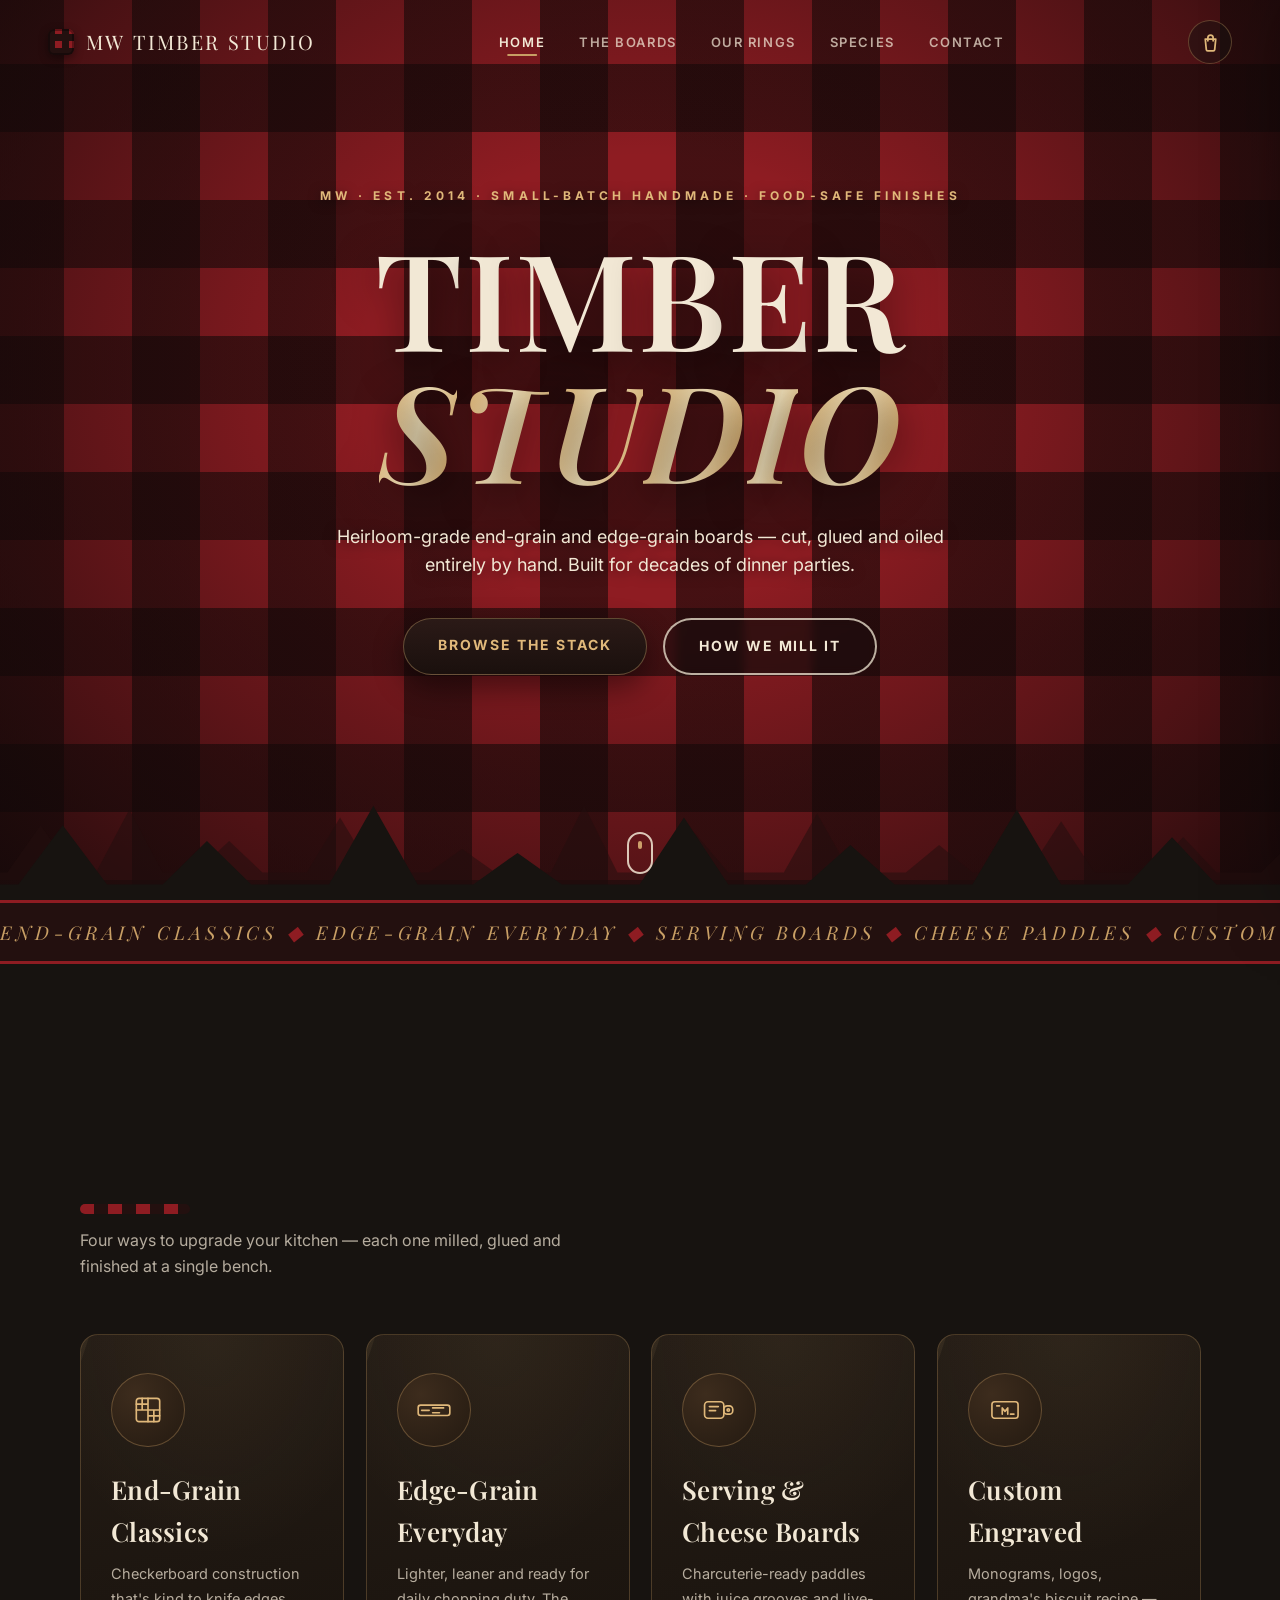
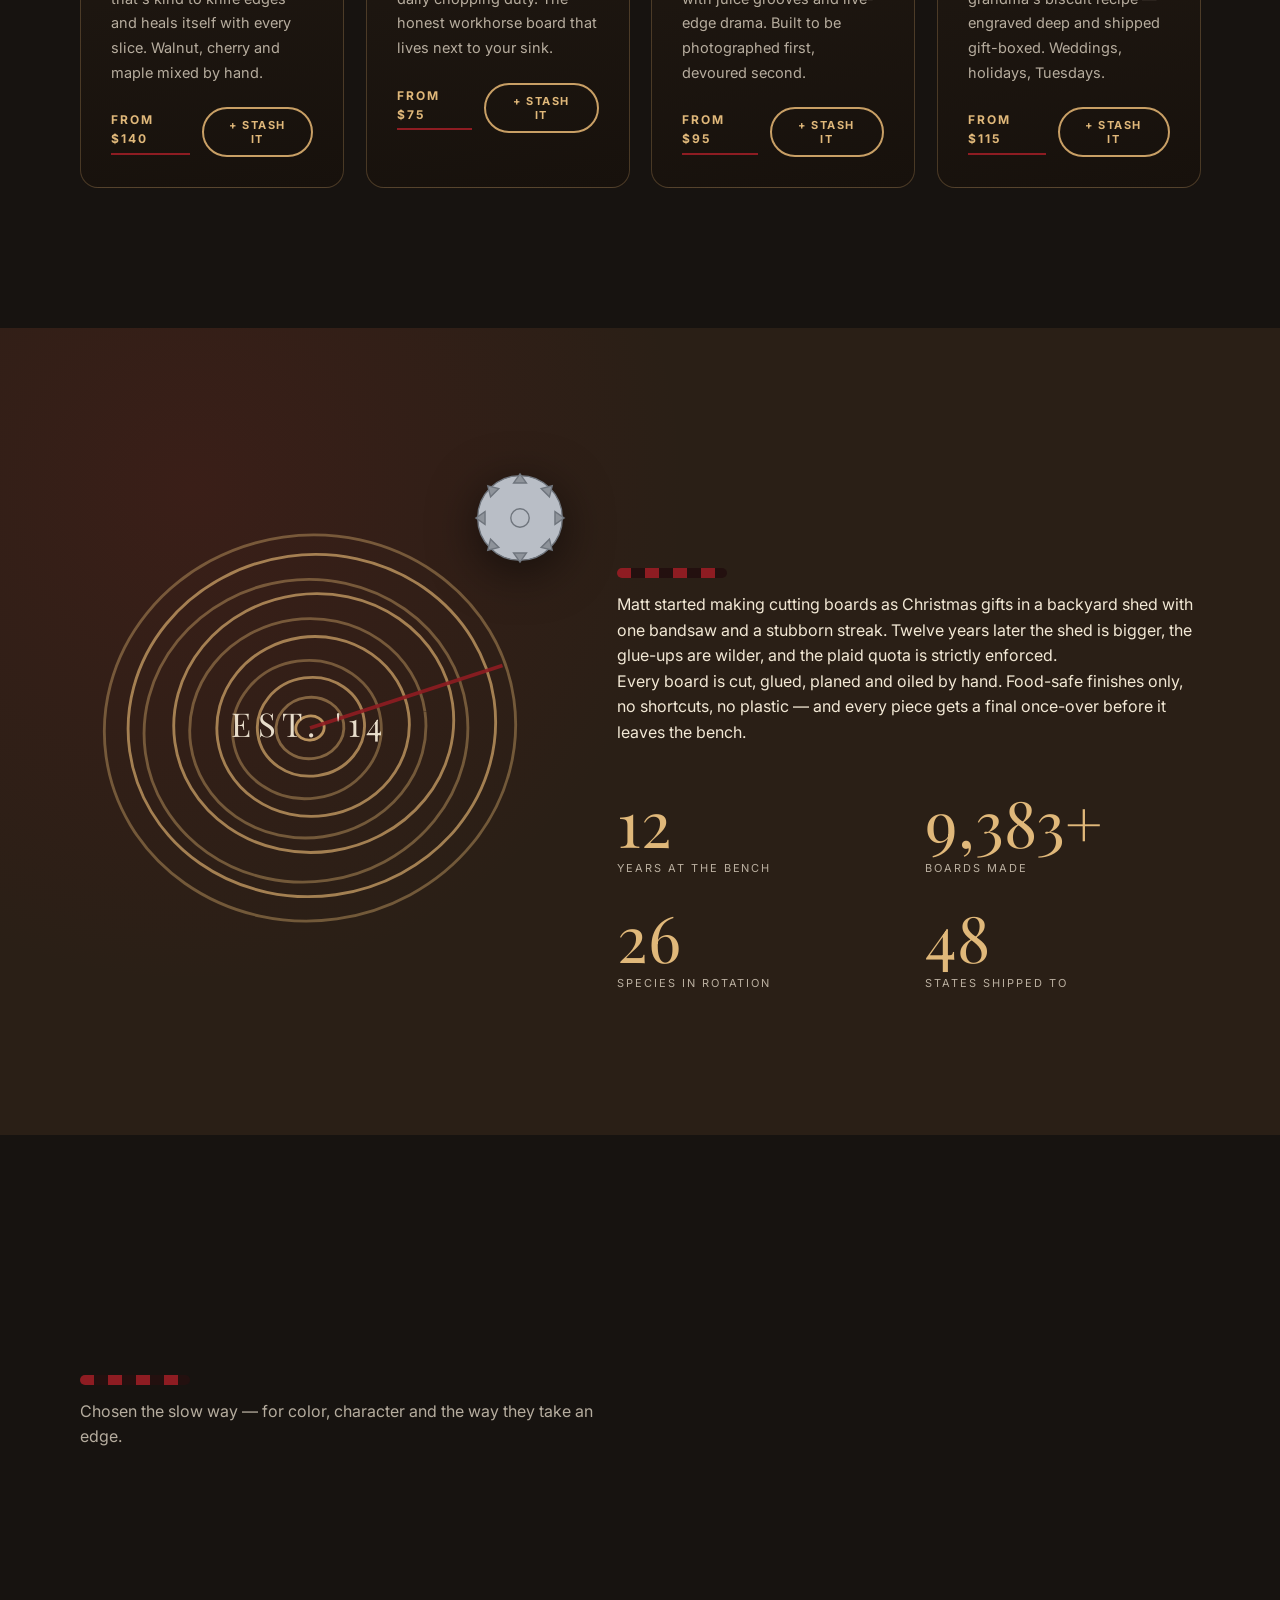
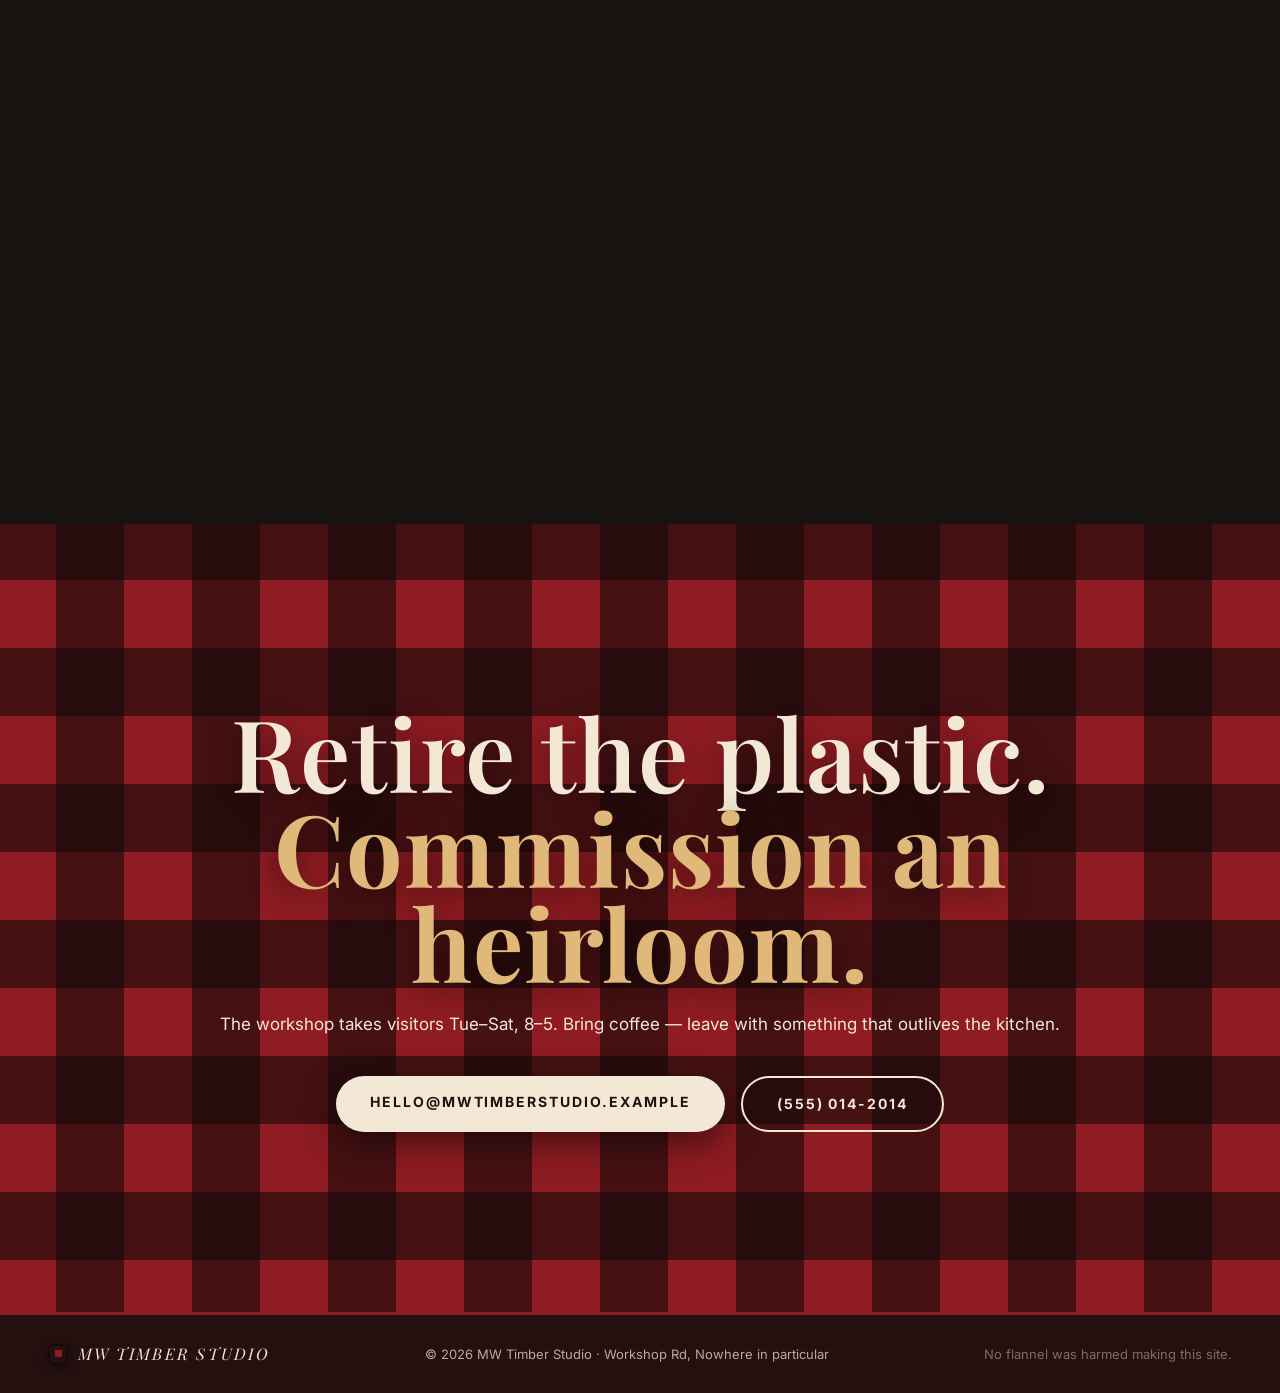
==== commit 5fa6233b: "High-end restyle: Playfair serif, gold accents, 5 price floor, drop cedar/poplar, remove sanding cop" ====
--- a/index.html
+++ b/index.html
@@ -7,7 +7,7 @@
 <meta name="description" content="MW Timber Studio: handmade end-grain cutting boards, serving boards and custom engraving. Plaid to the core." /><link rel="icon" href="data:image/svg+xml,%3Csvg xmlns='http://www.w3.org/2000/svg' viewBox='0 0 32 32'%3E%3Crect width='32' height='32' fill='%238e1c22'/%3E%3Crect y='0' width='32' height='8' fill='%23231010'/%3E%3Crect y='16' width='32' height='8' fill='%23231010'/%3E%3Crect x='0' width='8' height='32' fill='%23231010' opacity='.85'/%3E%3Crect x='16' width='8' height='32' fill='%23231010' opacity='.85'/%3E%3C/svg%3E" />
 <link rel="preconnect" href="https://fonts.googleapis.com" />
 <link rel="preconnect" href="https://fonts.gstatic.com" crossorigin />
-<link href="https://fonts.googleapis.com/css2?family=Bebas+Neue&family=Inter:wght@400;500;600;700&display=swap" rel="stylesheet" />
+<link href="https://fonts.googleapis.com/css2?family=Playfair+Display:ital,wght@0,500;0,600;0,700;1,500;1,600&family=Inter:wght@400;500;600&display=swap" rel="stylesheet" />
 <link rel="stylesheet" href="styles.css" />
 </head>
 <body class="is-loading">
@@ -54,7 +54,7 @@
         <span class="ch outline">S</span><span class="ch outline">T</span><span class="ch outline">U</span><span class="ch outline">D</span><span class="ch outline">I</span><span class="ch outline">O</span>
       </span>
     </h1>
-    <p class="hero-sub reveal" data-delay="500">Handmade end-grain and edge-grain cutting boards — built tough,<br/>plaid deep. No flannel required, but it helps.</p>
+    <p class="hero-sub reveal" data-delay="500">Heirloom-grade end-grain and edge-grain boards — cut, glued and oiled<br/>entirely by hand. Built for decades of dinner parties.</p>
     <div class="hero-cta reveal" data-delay="700">
       <a class="btn btn-primary" href="#wood">Browse the stack</a>
       <a class="btn btn-ghost" href="#rings">How we mill it</a>
@@ -90,7 +90,7 @@
 <section id="wood" class="section">
   <div class="container">
     <h2 class="section-title reveal"><em>The Boards</em><span class="rule"></span></h2>
-    <p class="section-sub reveal">Four ways to upgrade your kitchen. Hover a card — go on, poke it.</p>
+    <p class="section-sub reveal">Four ways to upgrade your kitchen — each one milled, glued and finished at a single bench.</p>
 
     <div class="cards grid-stagger">
       <article class="card tilt reveal">
@@ -100,7 +100,7 @@
         <h3><a class="card-link" href="end-grain.html">End-Grain Classics</a></h3>
         <p>Checkerboard construction that's kind to knife edges and heals itself with every slice. Walnut, cherry and maple mixed by hand.</p>
         <div class="card-actions">
-          <span class="card-price">from $85</span>
+          <span class="card-price">from $140</span>
           <button class="btn-mini" type="button" data-add="end-grain">+ Stash it</button>
         </div>
       </article>
@@ -112,7 +112,7 @@
         <h3><a class="card-link" href="edge-grain.html">Edge-Grain Everyday</a></h3>
         <p>Lighter, leaner and ready for daily chopping duty. The honest workhorse board that lives next to your sink.</p>
         <div class="card-actions">
-          <span class="card-price">from $45</span>
+          <span class="card-price">from $75</span>
           <button class="btn-mini" type="button" data-add="edge-grain">+ Stash it</button>
         </div>
       </article>
@@ -124,7 +124,7 @@
         <h3><a class="card-link" href="serving-boards.html">Serving &amp; Cheese Boards</a></h3>
         <p>Charcuterie-ready paddles with juice grooves and live-edge drama. Built to be photographed first, devoured second.</p>
         <div class="card-actions">
-          <span class="card-price">from $55</span>
+          <span class="card-price">from $95</span>
           <button class="btn-mini" type="button" data-add="serving">+ Stash it</button>
         </div>
       </article>
@@ -136,7 +136,7 @@
         <h3><a class="card-link" href="custom-engraved.html">Custom Engraved</a></h3>
         <p>Monograms, logos, grandma's biscuit recipe — engraved deep and shipped gift-boxed. Weddings, holidays, Tuesdays.</p>
         <div class="card-actions">
-          <span class="card-price">from $65</span>
+          <span class="card-price">from $115</span>
           <button class="btn-mini" type="button" data-add="engraved">+ Stash it</button>
         </div>
       </article>
@@ -195,17 +195,15 @@
 <section id="gallery" class="section">
   <div class="container">
     <h2 class="section-title reveal"><em>The Species Wall</em><span class="rule"></span></h2>
-    <p class="section-sub reveal">The species behind the boards, swatched in CSS because photographs can't commit like grain can.</p>
+    <p class="section-sub reveal">Chosen the slow way — for color, character and the way they take an edge.</p>
 
     <div class="swatches grid-stagger">
       <figure class="swatch reveal" data-tone="walnut"><figcaption>Black Walnut</figcaption></figure>
       <figure class="swatch reveal" data-tone="oak"><figcaption>White Oak</figcaption></figure>
       <figure class="swatch reveal" data-tone="cherry"><figcaption>Cherry</figcaption></figure>
       <figure class="swatch reveal" data-tone="maple"><figcaption>Curly Maple</figcaption></figure>
-      <figure class="swatch reveal" data-tone="cedar"><figcaption>Cedar</figcaption></figure>
       <figure class="swatch reveal" data-tone="fir"><figcaption>Douglas Fir</figcaption></figure>
       <figure class="swatch reveal" data-tone="ash"><figcaption>Ash</figcaption></figure>
-      <figure class="swatch reveal" data-tone="poplar"><figcaption>Poplar</figcaption></figure>
     </div>
   </div>
 </section>
@@ -214,8 +212,8 @@
 <section id="contact" class="section section-cta">
   <div class="cta-plaid" aria-hidden="true"></div>
   <div class="container cta-inner">
-    <h2 class="reveal">Ditch the plastic.<br/><strong>Own a real board.</strong></h2>
-    <p class="reveal" data-delay="150">Workshop store open Tue–Sat, 8–5. Bring coffee, leave with a board.</p>
+    <h2 class="reveal">Retire the plastic.<br/><strong>Commission an heirloom.</strong></h2>
+    <p class="reveal" data-delay="150">The workshop takes visitors Tue–Sat, 8–5. Bring coffee — leave with something that outlives the kitchen.</p>
     <div class="hero-cta reveal" data-delay="300">
       <a class="btn btn-cream pulse" href="mailto:hello@mwtimberstudio.example">hello@mwtimberstudio.example</a>
       <a class="btn btn-outline" href="tel:+15550142014">(555) 014-2014</a>
--- a/styles.css
+++ b/styles.css
@@ -14,6 +14,7 @@
   --green: #33502f;
   --tile: 68px; /* plaid tile size */
   --ease-out: cubic-bezier(0.2, 0.7, 0.2, 1);
+  --serif: "Playfair Display", Georgia, "Times New Roman", serif;
 }
 
 * { margin: 0; padding: 0; box-sizing: border-box; }
@@ -34,7 +35,8 @@
 
 section { scroll-margin-top: 76px; }
 
-h1, h2, h3 { font-family: "Bebas Neue", "Oswald", "Arial Narrow", sans-serif; letter-spacing: 0.04em; }
+h1, h2, h3 { font-family: var(--serif);
+  letter-spacing: 0.01em; font-weight: 600; }
 
 .container { width: min(1120px, 92%); margin-inline: auto; }
 
@@ -70,9 +72,9 @@
 }
 
 .loader-title {
-  font-family: "Bebas Neue", sans-serif;
-  letter-spacing: 0.45em; text-indent: 0.45em;
-  color: var(--tan); font-size: 15px;
+  font-family: var(--serif);
+  letter-spacing: 0.32em; text-indent: 0.32em;
+  color: var(--tan); font-size: 13px; font-weight: 500;
   animation: fadeSlide 1.4s ease both;
 }
 @keyframes fadeSlide { from { opacity: 0; transform: translateY(10px); } to { opacity: 1; transform: none; } }
@@ -108,7 +110,7 @@
 .brand {
   display: flex; align-items: center; gap: 12px;
   color: var(--cream); text-decoration: none;
-  font-family: "Bebas Neue", sans-serif; font-size: 22px; letter-spacing: 0.18em;
+  font-family: var(--serif); font-size: 20px; letter-spacing: 0.12em;
 }
 .brand-chip {
   width: 26px; height: 26px; border-radius: 6px; flex: none;
@@ -189,8 +191,8 @@
 }
 
 .hero-title {
-  font-size: clamp(64px, 14vw, 190px);
-  line-height: 0.88;
+  font-size: clamp(58px, 10.5vw, 150px);
+  line-height: 0.98;
   color: var(--cream);
   text-shadow: 0 10px 40px rgba(0, 0, 0, 0.55);
   perspective: 900px;
@@ -204,8 +206,9 @@
 }
 .hero-title .line-2 .ch { animation-duration: 1s; }
 .hero-title .outline {
-  color: transparent;
-  -webkit-text-stroke: 2.5px var(--cream);
+  font-style: italic;
+  background: linear-gradient(105deg, var(--tan-bright) 15%, #f4e3bb 50%, var(--tan-bright) 85%);
+  -webkit-background-clip: text; background-clip: text; color: transparent;
 }
 @keyframes chIn { to { transform: none; opacity: 1; } }
 
@@ -244,10 +247,12 @@
 .btn:hover::before { left: 130%; }
 
 .btn-primary {
-  background: var(--plaid-dark); color: var(--tan-bright);
+  background: linear-gradient(180deg, #2b1a17, #1a100d);
+  border: 1px solid rgba(224, 184, 122, 0.35);
+  color: var(--tan-bright);
   box-shadow: 0 12px 30px rgba(0, 0, 0, 0.45);
 }
-.btn-primary:hover { box-shadow: 0 18px 44px rgba(0, 0, 0, 0.55); }
+.btn-primary:hover { border-color: rgba(224, 184, 122, 0.7); box-shadow: 0 18px 44px rgba(0, 0, 0, 0.55), 0 0 24px rgba(224, 184, 122, 0.12); }
 
 .btn-ghost {
   border: 2px solid rgba(242, 232, 213, 0.75); color: var(--cream);
@@ -318,8 +323,9 @@
 }
 .marquee:hover .marquee-track { animation-play-state: paused; }
 .marquee-track span {
-  font-family: "Bebas Neue", sans-serif;
-  font-size: 20px; letter-spacing: 0.28em;
+  font-family: var(--serif);
+  font-style: italic;
+  font-size: 19px; letter-spacing: 0.22em;
   color: var(--tan);
 }
 .marquee-track span b { color: var(--plaid-red); }
@@ -333,10 +339,12 @@
   line-height: 1; margin-bottom: 14px;
 }
 .section-title em {
-  font-style: normal; color: var(--cream);
+  font-style: italic;
+  background: linear-gradient(105deg, var(--cream) 20%, var(--tan-bright) 55%, var(--cream) 90%);
+  -webkit-background-clip: text; background-clip: text; color: transparent;
 }
 .section:not(.section-dark) .section-title em,
-.section-cta .section-title em { background: linear-gradient(180deg, var(--cream) 55%, var(--tan) 55%); -webkit-background-clip: text; background-clip: text; color: transparent; }
+.section-cta .section-title em { background: linear-gradient(105deg, var(--cream) 20%, var(--tan-bright) 55%, var(--cream) 90%); -webkit-background-clip: text; background-clip: text; color: transparent; }
 .rule {
   display: block; width: 110px; height: 10px; margin-top: 16px; border-radius: 6px;
   background:
@@ -366,18 +374,20 @@
 
 .card {
   --mx: 50%; --my: 50%;
-  background: linear-gradient(170deg, #241c15, #1a130e);
-  border: 1px solid rgba(200, 159, 101, 0.22);
+  background:
+    radial-gradient(120% 90% at 50% 0%, rgba(224, 184, 122, 0.06), transparent 55%),
+    linear-gradient(170deg, #241c15, #17110c);
+  border: 1px solid rgba(200, 159, 101, 0.28);
   border-radius: 18px;
-  padding: 34px 26px 28px;
+  padding: 38px 30px 30px;
   position: relative; overflow: hidden;
   transition: transform 0.45s var(--ease-out), border-color 0.4s ease, box-shadow 0.4s ease;
   transform-style: preserve-3d;
   will-change: transform;
 }
 .card:hover {
-  border-color: rgba(224, 184, 122, 0.65);
-  box-shadow: 0 26px 60px rgba(0, 0, 0, 0.5);
+  border-color: rgba(224, 184, 122, 0.7);
+  box-shadow: 0 26px 60px rgba(0, 0, 0, 0.5), inset 0 1px 0 rgba(242, 232, 213, 0.08);
 }
 .card::after { /* cursor glow */
   content: ""; position: absolute; inset: 0;
@@ -401,8 +411,8 @@
 }
 .card:hover .card-icon { transform: rotate(-8deg) scale(1.12); }
 
-.card h3 { font-size: 27px; margin-bottom: 10px; color: var(--cream); }
-.card p { font-size: 14.5px; color: var(--cream-dim); }
+.card h3 { font-size: 26px; margin-bottom: 10px; color: var(--cream); }
+.card p { font-size: 14.5px; color: var(--cream-dim); line-height: 1.7; }
 .card-price {
   display: inline-block; margin-top: 20px;
   font-size: 12px; font-weight: 700; letter-spacing: 0.16em; text-transform: uppercase;
@@ -448,7 +458,7 @@
 #rings-svg .crack { transition-delay: 1.2s; stroke: var(--plaid-red); stroke-width: 3.4; }
 
 .est {
-  font-family: "Bebas Neue", sans-serif; font-size: 30px; letter-spacing: 0.2em;
+  font-family: var(--serif); font-size: 30px; letter-spacing: 0.2em;
   fill: var(--cream); opacity: 0;
   transition: opacity 0.8s ease 1.5s;
 }
@@ -471,7 +481,7 @@
 
 .stats { display: grid; grid-template-columns: repeat(2, 1fr); gap: 26px 34px; margin-top: 44px; }
 .stat .num {
-  font-family: "Bebas Neue", sans-serif;
+  font-family: var(--serif);
   font-size: clamp(44px, 5vw, 64px);
   color: var(--tan-bright);
   display: block; line-height: 1;
@@ -489,8 +499,8 @@
   gap: 20px;
 }
 .swatch {
-  height: 210px; border-radius: 14px; position: relative; overflow: hidden;
-  border: 1px solid rgba(242, 232, 213, 0.14);
+  height: 230px; border-radius: 14px; position: relative; overflow: hidden;
+  border: 1px solid rgba(242, 232, 213, 0.16);
   clip-path: inset(0 0 100% 0);
   transition: clip-path 1s var(--ease-out), transform 0.5s var(--ease-out), box-shadow 0.5s ease;
 }
@@ -510,14 +520,12 @@
 .swatch[data-tone="oak"]     { --tone: linear-gradient(160deg,#a97e4f,#7c5a33); }
 .swatch[data-tone="cherry"]  { --tone: linear-gradient(160deg,#7e3b2a,#57241a); }
 .swatch[data-tone="maple"]   { --tone: linear-gradient(160deg,#caa36a,#9a7443); }
-.swatch[data-tone="cedar"]   { --tone: linear-gradient(160deg,#93402c,#6b2b1e); }
 .swatch[data-tone="fir"]     { --tone: linear-gradient(160deg,#b07c4a,#82552e); }
 .swatch[data-tone="ash"]     { --tone: linear-gradient(160deg,#cbb089,#9d8258); }
-.swatch[data-tone="poplar"]  { --tone: linear-gradient(160deg,#b3a06b,#7f7048); }
 
 .swatch figcaption {
-  position: absolute; left: 16px; bottom: 12px; z-index: 1;
-  font-family: "Bebas Neue", sans-serif; font-size: 21px; letter-spacing: 0.14em;
+  position: absolute; left: 18px; bottom: 14px; z-index: 1;
+  font-family: var(--serif); font-style: italic; font-size: 22px; letter-spacing: 0.08em;
   color: var(--cream); text-shadow: 0 2px 8px rgba(0, 0, 0, 0.8);
 }
 
@@ -555,7 +563,7 @@
 }
 .foot-brand {
   display: inline-flex; align-items: center; gap: 10px;
-  font-family: "Bebas Neue", sans-serif; letter-spacing: 0.2em;
+  font-family: var(--serif); font-style: italic; letter-spacing: 0.14em;
   color: var(--cream); font-size: 16px;
 }
 .foot-brand .brand-chip { width: 20px; height: 20px; }
@@ -771,7 +779,7 @@
 
 .cart-empty { text-align: center; padding: 60px 10px; color: var(--cream-dim); }
 .cart-empty svg { width: 64px; height: 64px; fill: none; stroke: var(--tan); stroke-width: 1.6; stroke-linecap: round; stroke-linejoin: round; opacity: 0.7; margin-bottom: 18px; }
-.cart-empty p { font-family: "Bebas Neue", sans-serif; letter-spacing: 0.14em; font-size: 20px; color: var(--cream); }
+.cart-empty p { font-family: var(--serif); letter-spacing: 0.14em; font-size: 20px; color: var(--cream); }
 .cart-empty small { font-size: 13px; }
 
 .cart-item {
@@ -808,7 +816,7 @@
 .qty output, .qty span { min-width: 24px; text-align: center; font-size: 13.5px; font-weight: 600; color: var(--cream); }
 
 .ci-right { text-align: right; display: grid; gap: 10px; justify-items: end; }
-.ci-price { font-family: "Bebas Neue", sans-serif; font-size: 19px; letter-spacing: 0.06em; color: var(--tan-bright); }
+.ci-price { font-family: var(--serif); font-size: 19px; letter-spacing: 0.06em; color: var(--tan-bright); }
 .ci-remove {
   border: 0; background: none; color: var(--cream-dim); cursor: pointer; font-size: 17px; line-height: 1;
   transition: color 0.2s ease, transform 0.3s var(--ease-out);
@@ -820,7 +828,7 @@
   display: flex; align-items: baseline; justify-content: space-between; margin-bottom: 14px;
 }
 .cart-total small { text-transform: uppercase; letter-spacing: 0.2em; font-size: 11px; color: var(--cream-dim); }
-#cart-total-amt { font-family: "Bebas Neue", sans-serif; font-size: 34px; color: var(--cream); letter-spacing: 0.05em; }
+#cart-total-amt { font-family: var(--serif); font-size: 34px; color: var(--cream); letter-spacing: 0.05em; }
 .cart-note { margin-top: 12px; text-align: center; font-size: 12px; color: var(--cream-dim); }
 
 #checkout-btn { width: 100%; text-align: center; border: 0; font-family: inherit; }
@@ -913,7 +921,7 @@
   display: grid; place-items: center;
 }
 .board-engraved .mono {
-  font-family: "Bebas Neue", sans-serif;
+  font-family: var(--serif);
   font-size: clamp(56px, 8vw, 96px); letter-spacing: 0.12em;
   color: rgba(224, 184, 122, 0.9);
   text-shadow: 0 2px 0 rgba(0, 0, 0, 0.7), 0 -1px 0 rgba(255, 255, 255, 0.08);
@@ -956,7 +964,7 @@
 .buy-row .qty { margin: 0; padding: 4px; }
 .buy-row .qty button { width: 34px; height: 34px; font-size: 17px; }
 .price-now {
-  font-family: "Bebas Neue", sans-serif; font-size: 40px; letter-spacing: 0.04em;
+  font-family: var(--serif); font-size: 40px; letter-spacing: 0.04em;
   color: var(--cream); align-self: center; min-width: 110px;
 }
 .price-now.flip { animation: priceFlip 0.4s var(--ease-out); }
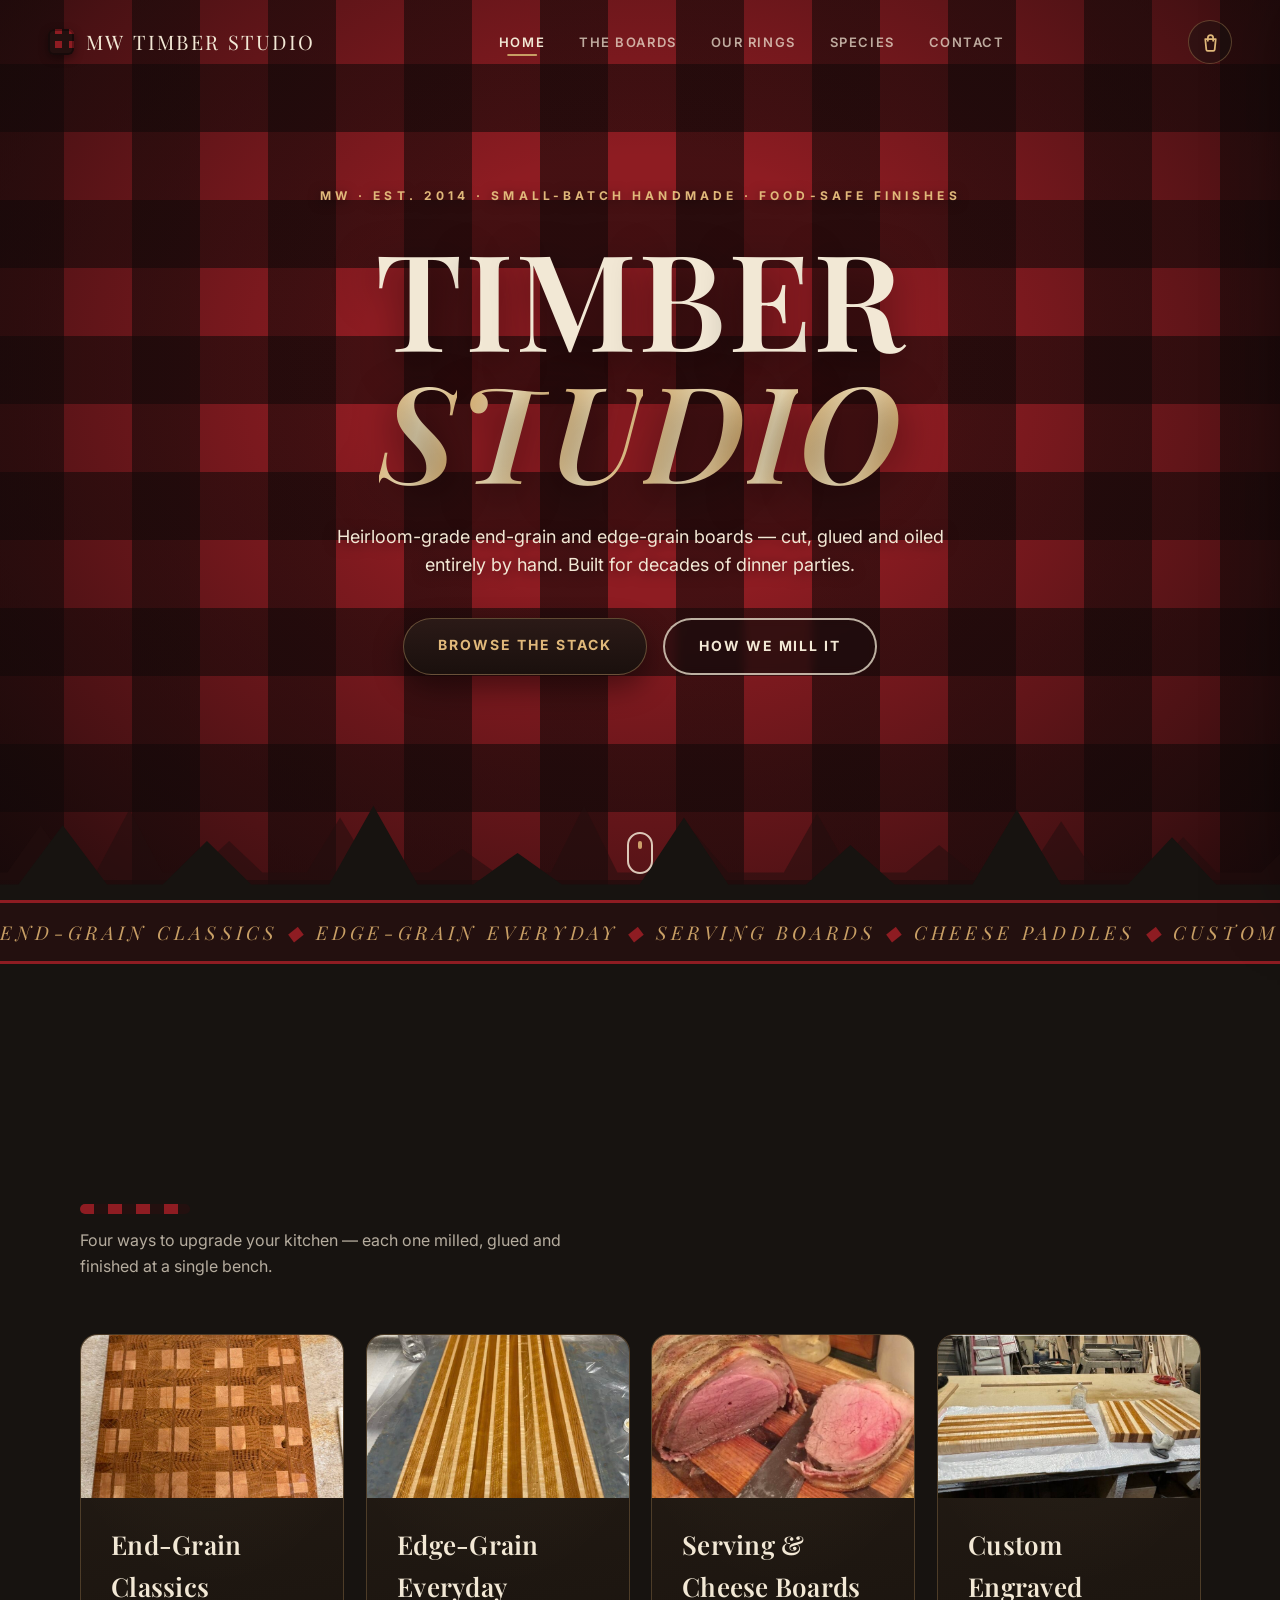
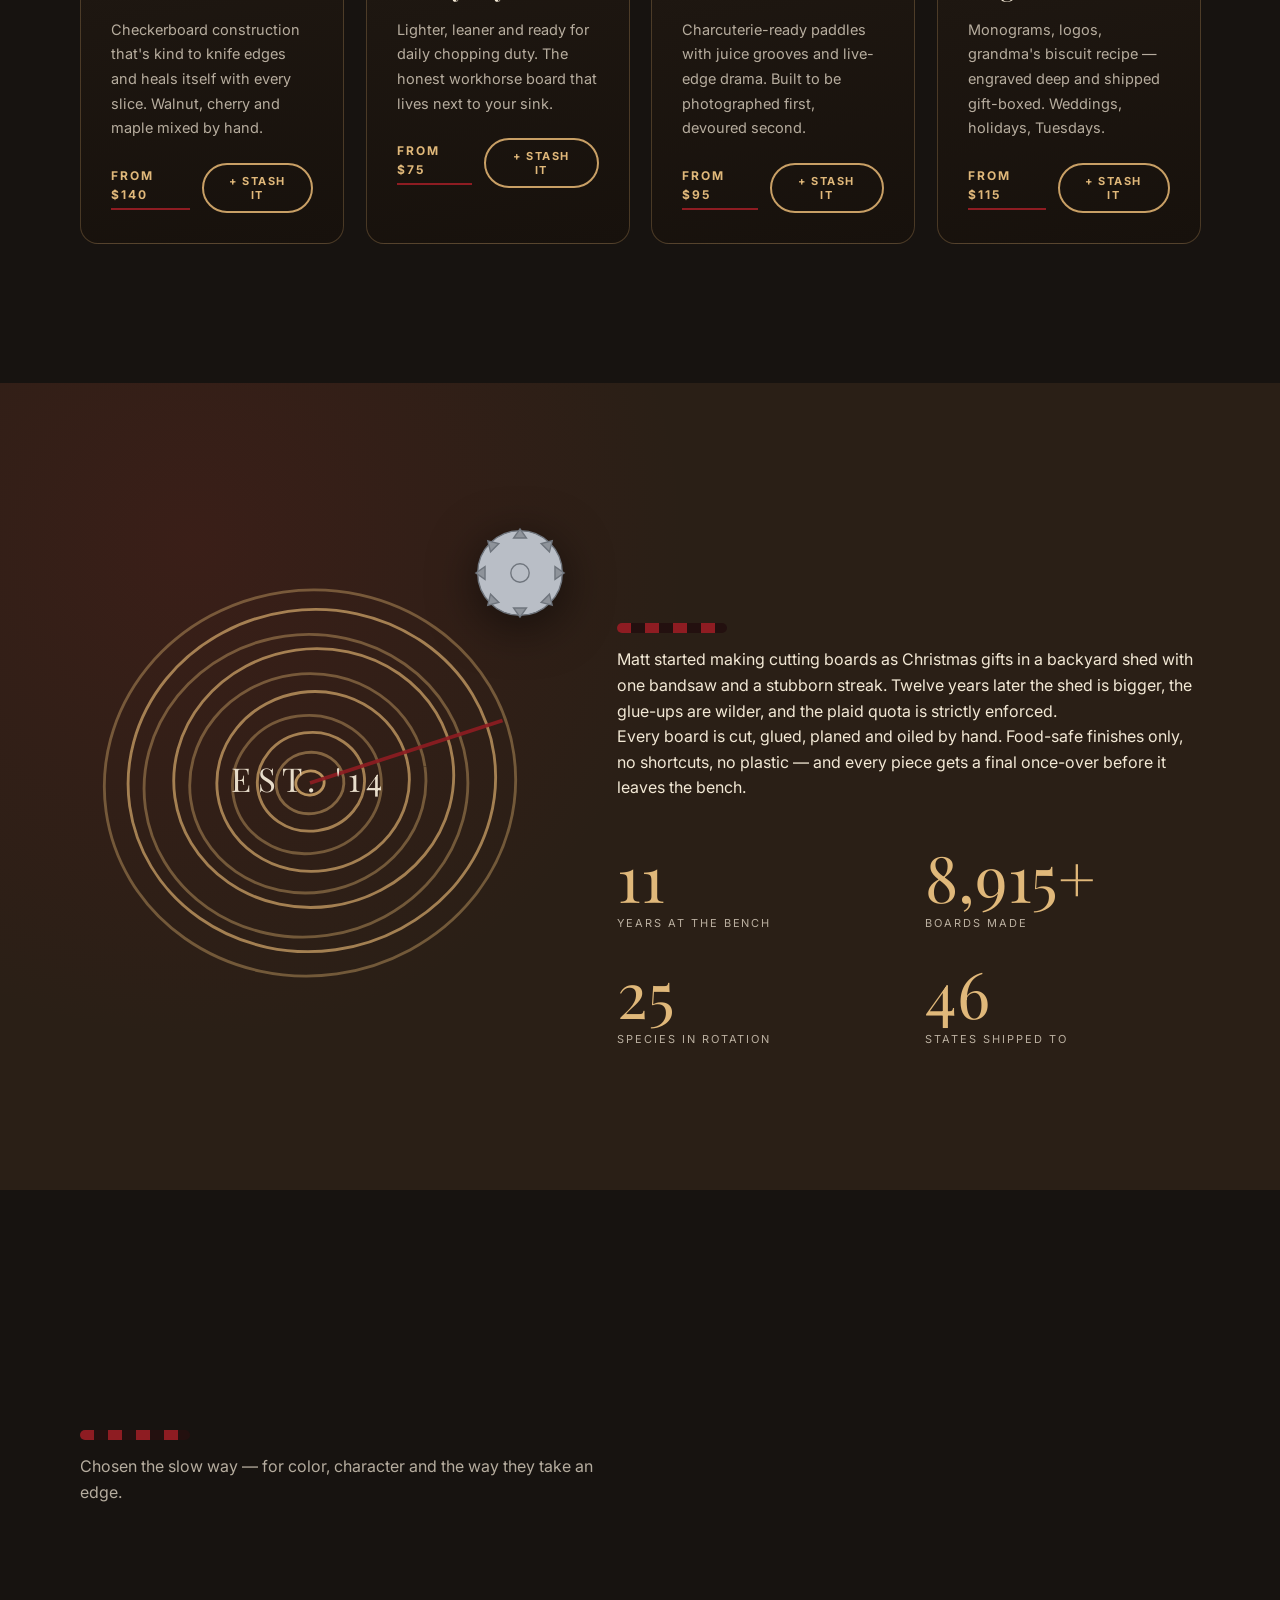
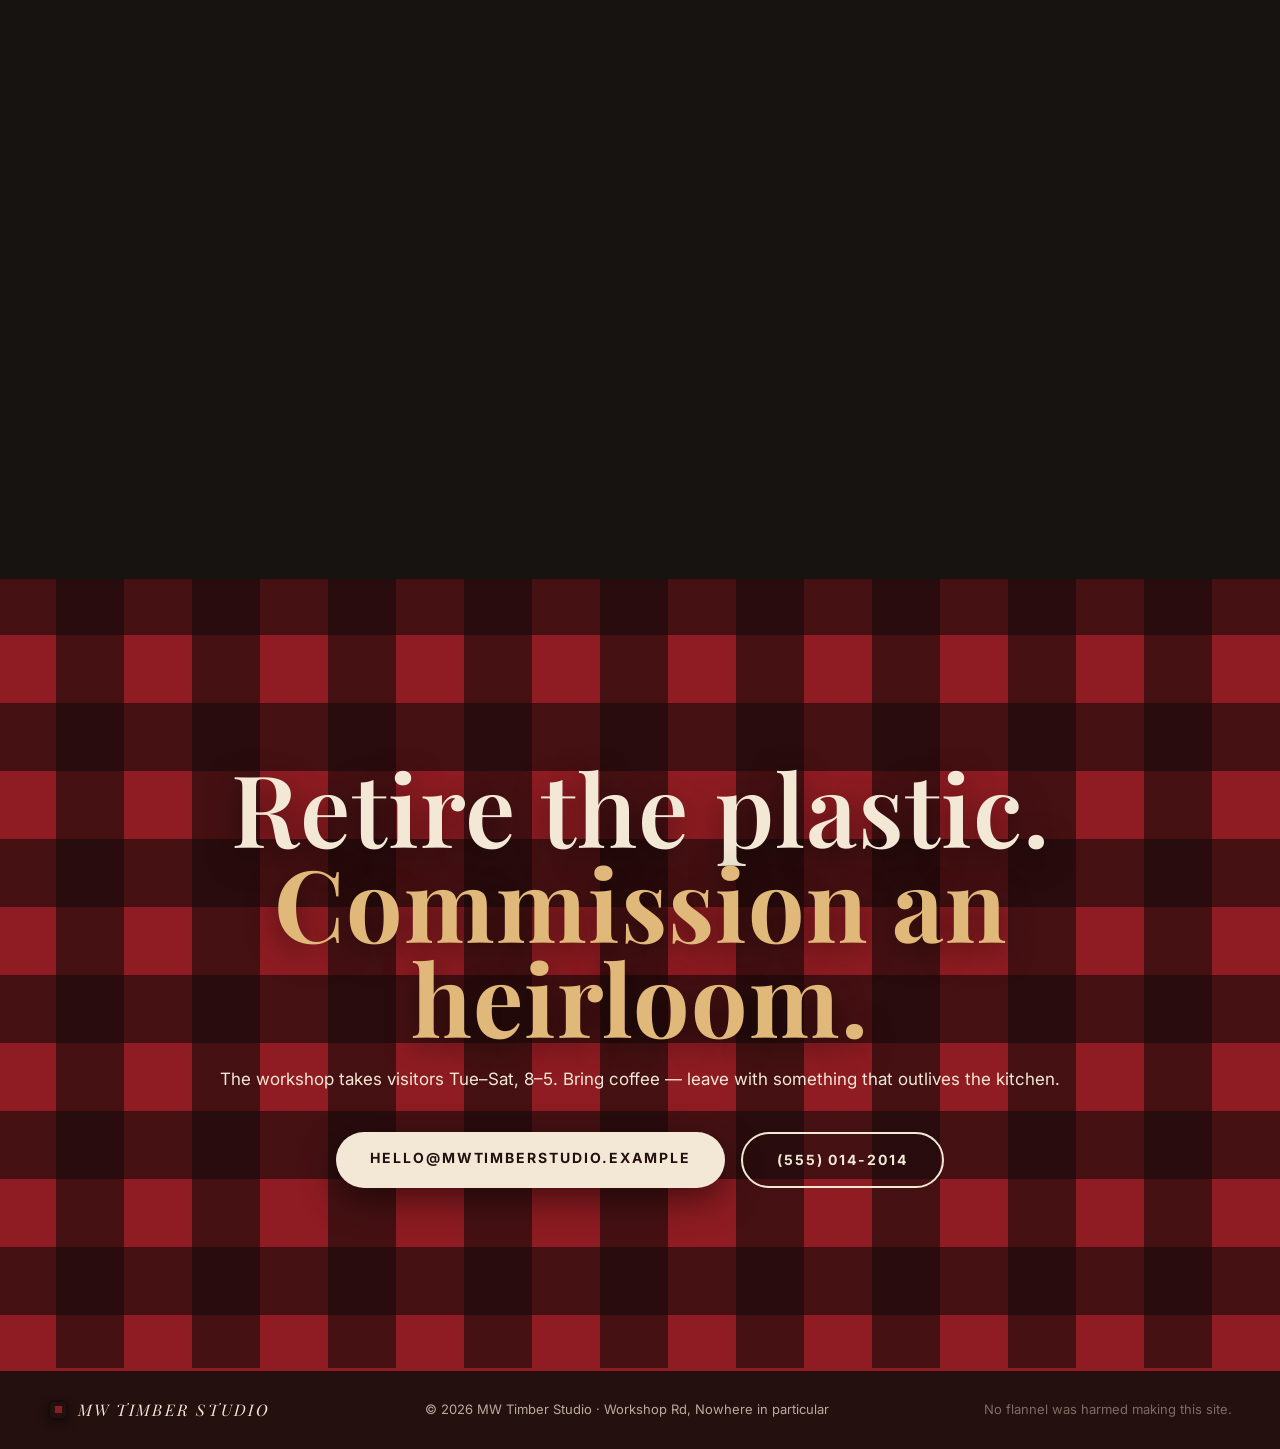
==== commit 48d95bb8: "Real product photos: hero shots on every page, gallery strips, card photography" ====
--- a/index.html
+++ b/index.html
@@ -94,9 +94,7 @@
 
     <div class="cards grid-stagger">
       <article class="card tilt reveal">
-        <div class="card-icon" aria-hidden="true">
-          <svg viewBox="0 0 64 64"><title>End grain board</title><rect x="15" y="15" width="34" height="34" rx="4"/><path d="M32 15 v34 M15 32 h34 M23.5 15 v17 M40.5 32 v17 M15 23.5 h17 M32 40.5 h17"/></svg>
-        </div>
+        <img class="card-photo" src="img/end-grain.jpg" alt="End-grain checkerboard cutting board in oak and maple" loading="lazy" />
         <h3><a class="card-link" href="end-grain.html">End-Grain Classics</a></h3>
         <p>Checkerboard construction that's kind to knife edges and heals itself with every slice. Walnut, cherry and maple mixed by hand.</p>
         <div class="card-actions">
@@ -106,9 +104,7 @@
       </article>
 
       <article class="card tilt reveal">
-        <div class="card-icon" aria-hidden="true">
-          <svg viewBox="0 0 64 64"><title>Edge grain board</title><rect x="9" y="25" width="46" height="15" rx="3.5"/><path d="M14 32.5 h11 M30 29 h16 M30 36 h10"/></svg>
-        </div>
+        <img class="card-photo" src="img/edge-grain.jpg" alt="Edge-grain board with fine walnut and maple stripes" loading="lazy" />
         <h3><a class="card-link" href="edge-grain.html">Edge-Grain Everyday</a></h3>
         <p>Lighter, leaner and ready for daily chopping duty. The honest workhorse board that lives next to your sink.</p>
         <div class="card-actions">
@@ -118,9 +114,7 @@
       </article>
 
       <article class="card tilt reveal">
-        <div class="card-icon" aria-hidden="true">
-          <svg viewBox="0 0 64 64"><title>Serving board</title><rect x="11" y="20" width="28" height="24" rx="5"/><rect x="39" y="26" width="13" height="12" rx="5"/><circle cx="45.5" cy="32" r="1.8"/><path d="M18 27 h13 M18 33 h9"/></svg>
-        </div>
+        <img class="card-photo" src="img/serving.jpg" alt="Roast carved at the table on a handmade serving board" loading="lazy" />
         <h3><a class="card-link" href="serving-boards.html">Serving &amp; Cheese Boards</a></h3>
         <p>Charcuterie-ready paddles with juice grooves and live-edge drama. Built to be photographed first, devoured second.</p>
         <div class="card-actions">
@@ -130,9 +124,7 @@
       </article>
 
       <article class="card tilt reveal">
-        <div class="card-icon" aria-hidden="true">
-          <svg viewBox="0 0 64 64"><title>Engraved board</title><rect x="13" y="20" width="38" height="24" rx="4"/><path d="M28 38 v-9 l4 5 l4 -5 v9"/><path d="M20 26 h4 M40 38 h5"/></svg>
-        </div>
+        <img class="card-photo" src="img/workshop.jpg" alt="Fresh boards on the workshop bench" loading="lazy" />
         <h3><a class="card-link" href="custom-engraved.html">Custom Engraved</a></h3>
         <p>Monograms, logos, grandma's biscuit recipe — engraved deep and shipped gift-boxed. Weddings, holidays, Tuesdays.</p>
         <div class="card-actions">
--- a/styles.css
+++ b/styles.css
@@ -396,20 +396,12 @@
 }
 .card:hover::after { opacity: 1; }
 
-.card-icon {
-  width: 74px; height: 74px; border-radius: 50%;
-  background: radial-gradient(circle at 32% 28%, #3d2c1d, #241a11);
-  border: 1px solid rgba(200, 159, 101, 0.35);
-  display: grid; place-items: center;
-  margin-bottom: 22px;
-  transition: transform 0.6s var(--ease-out);
-}
-.card-icon svg {
-  width: 44px; height: 44px;
-  fill: none; stroke: var(--tan-bright); stroke-width: 2.4;
-  stroke-linecap: round; stroke-linejoin: round;
-}
-.card:hover .card-icon { transform: rotate(-8deg) scale(1.12); }
+.card-photo {
+  display: block; width: calc(100% + 60px); margin: -38px -30px 26px;
+  aspect-ratio: 16 / 10; object-fit: cover;
+  transition: transform 0.6s var(--ease-out), filter 0.4s ease;
+}
+.card:hover .card-photo { transform: scale(1.05); filter: brightness(1.07); }
 
 .card h3 { font-size: 26px; margin-bottom: 10px; color: var(--cream); }
 .card p { font-size: 14.5px; color: var(--cream-dim); line-height: 1.7; }
@@ -861,8 +853,43 @@
   display: grid; place-items: center;
   min-height: 440px;
 }
-.board {
-  position: relative; border-radius: 16px;
+
+/* real product photography */
+.photo-stage { margin: 0; }
+.photo-stage img {
+  display: block; width: 100%; max-width: 460px;
+  border-radius: 16px;
+  border: 1px solid rgba(224, 184, 122, 0.35);
+  box-shadow: 0 30px 60px rgba(0, 0, 0, 0.55), inset 0 0 0 1px rgba(0, 0, 0, 0.3);
+  animation: boardFloat 6.5s ease-in-out infinite;
+  transform-style: preserve-3d;
+  transition: transform 0.7s var(--ease-out), box-shadow 0.5s ease;
+}
+.photo-stage:hover img {
+  transform: rotateX(4deg) rotateY(-6deg) scale(1.02);
+  box-shadow: 0 40px 80px rgba(0, 0, 0, 0.6), 0 0 40px rgba(224, 184, 122, 0.08);
+}
+.board-stage .photo-stage { width: 100%; display: grid; place-items: center; }
+
+/* secondary gallery strip */
+.strip-label {
+  margin-top: clamp(50px, 7vw, 80px);
+  text-align: center;
+  font-size: 11px; font-weight: 700; letter-spacing: 0.3em; text-transform: uppercase;
+  color: var(--tan);
+}
+.photo-strip {
+  display: grid; grid-template-columns: repeat(3, 1fr); gap: 18px;
+  margin-top: 20px;
+}
+.photo-strip figure { margin: 0; overflow: hidden; border-radius: 14px; border: 1px solid rgba(200, 159, 101, 0.3); }
+.photo-strip img {
+  display: block; width: 100%; aspect-ratio: 4 / 3; object-fit: cover;
+  transition: transform 0.6s var(--ease-out), filter 0.4s ease;
+}
+.photo-strip figure:hover img { transform: scale(1.05); filter: brightness(1.06); }
+
+.board { position: relative; border-radius: 16px;
   box-shadow: 0 30px 60px rgba(0, 0, 0, 0.55), inset 0 0 0 2px rgba(0, 0, 0, 0.3);
   animation: boardFloat 6.5s ease-in-out infinite;
   transform-style: preserve-3d;
@@ -886,35 +913,6 @@
     repeating-linear-gradient(88deg, rgba(255, 255, 255, 0.06) 0 1px, transparent 1px 19px);
 }
 
-.board-endgrain {
-  width: min(400px, 82%); aspect-ratio: 1.12 / 1;
-  background-image:
-    conic-gradient(#4a3018 90deg, #caa36a 90deg 180deg, #4a3018 180deg 270deg, #caa36a 270deg);
-  background-size: 25% 25%;
-}
-.board-edgegrain {
-  width: min(480px, 88%); aspect-ratio: 1.75 / 1;
-  background-image:
-    repeating-linear-gradient(90deg,
-      #46301a 0 52px, #33210f 52px 58px,
-      #7e3b2a 58px 108px, #5d291d 108px 114px,
-      #c49f66 114px 164px, #97744a 164px 170px);
-}
-.board-paddle {
-  width: min(280px, 62%); aspect-ratio: 0.72 / 1; border-radius: 22px 22px 26px 26px;
-  background: linear-gradient(160deg, #c49f66, #97744a);
-  rotate: 5deg;
-}
-.board-paddle::after { /* handle hole */
-  content: ""; position: absolute; top: 26px; left: 50%; translate: -50%;
-  width: 26px; height: 26px; border-radius: 50%;
-  background: var(--ink); box-shadow: inset 0 2px 6px rgba(0, 0, 0, 0.8), 0 1px 0 rgba(255, 255, 255, 0.18);
-}
-.board-paddle i { /* juice groove */
-  content: ""; position: absolute; inset: 68px 20px 22px; border-radius: 14px;
-  border: 2px dashed rgba(0, 0, 0, 0.28);
-  display: block;
-}
 .board-engraved {
   width: min(420px, 84%); aspect-ratio: 1.55 / 1;
   background: linear-gradient(160deg, #3f2a15, #241408);
@@ -1020,6 +1018,8 @@
 @media (max-width: 900px) {
   .product-hero { grid-template-columns: 1fr; }
   .board-stage { min-height: 360px; order: -1; }
+  .photo-strip { grid-template-columns: 1fr 1fr; }
+  .photo-strip figure:last-child { grid-column: 1 / -1; }
 }
 
 /* ============================================================
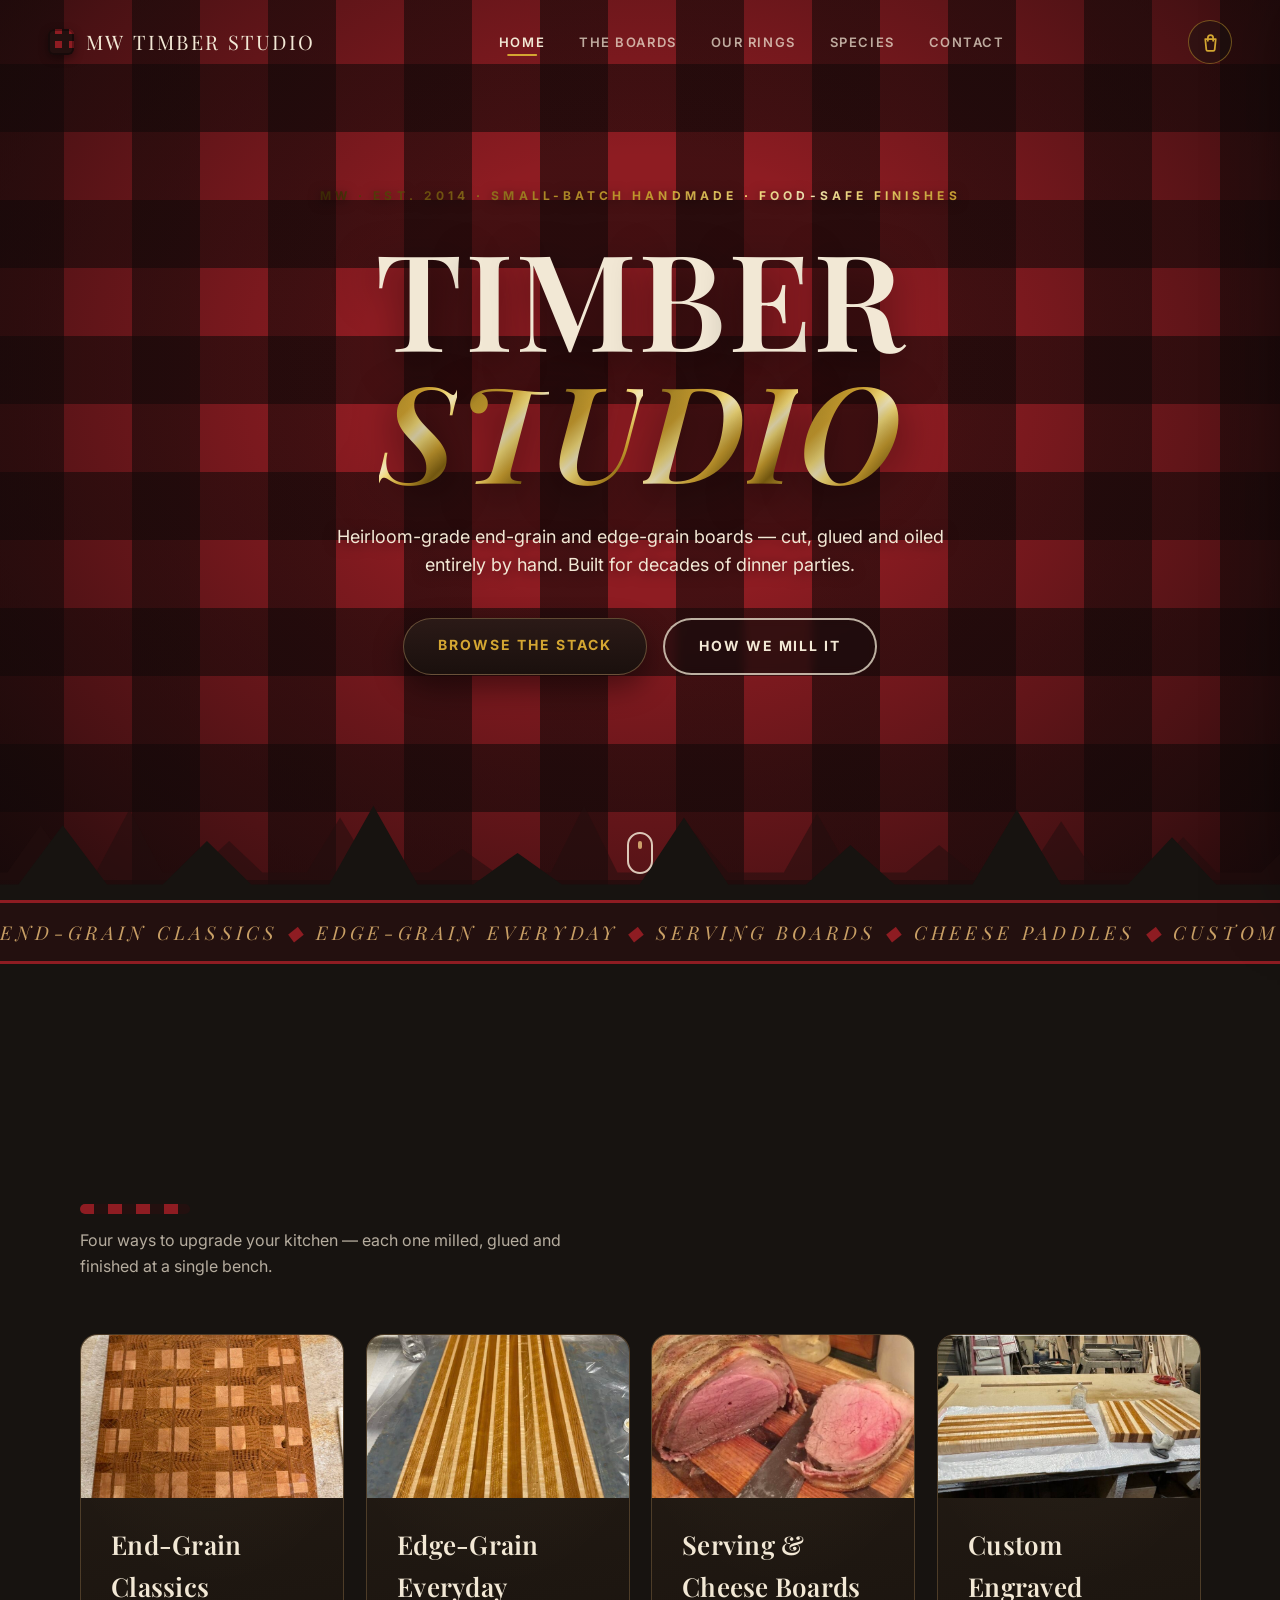
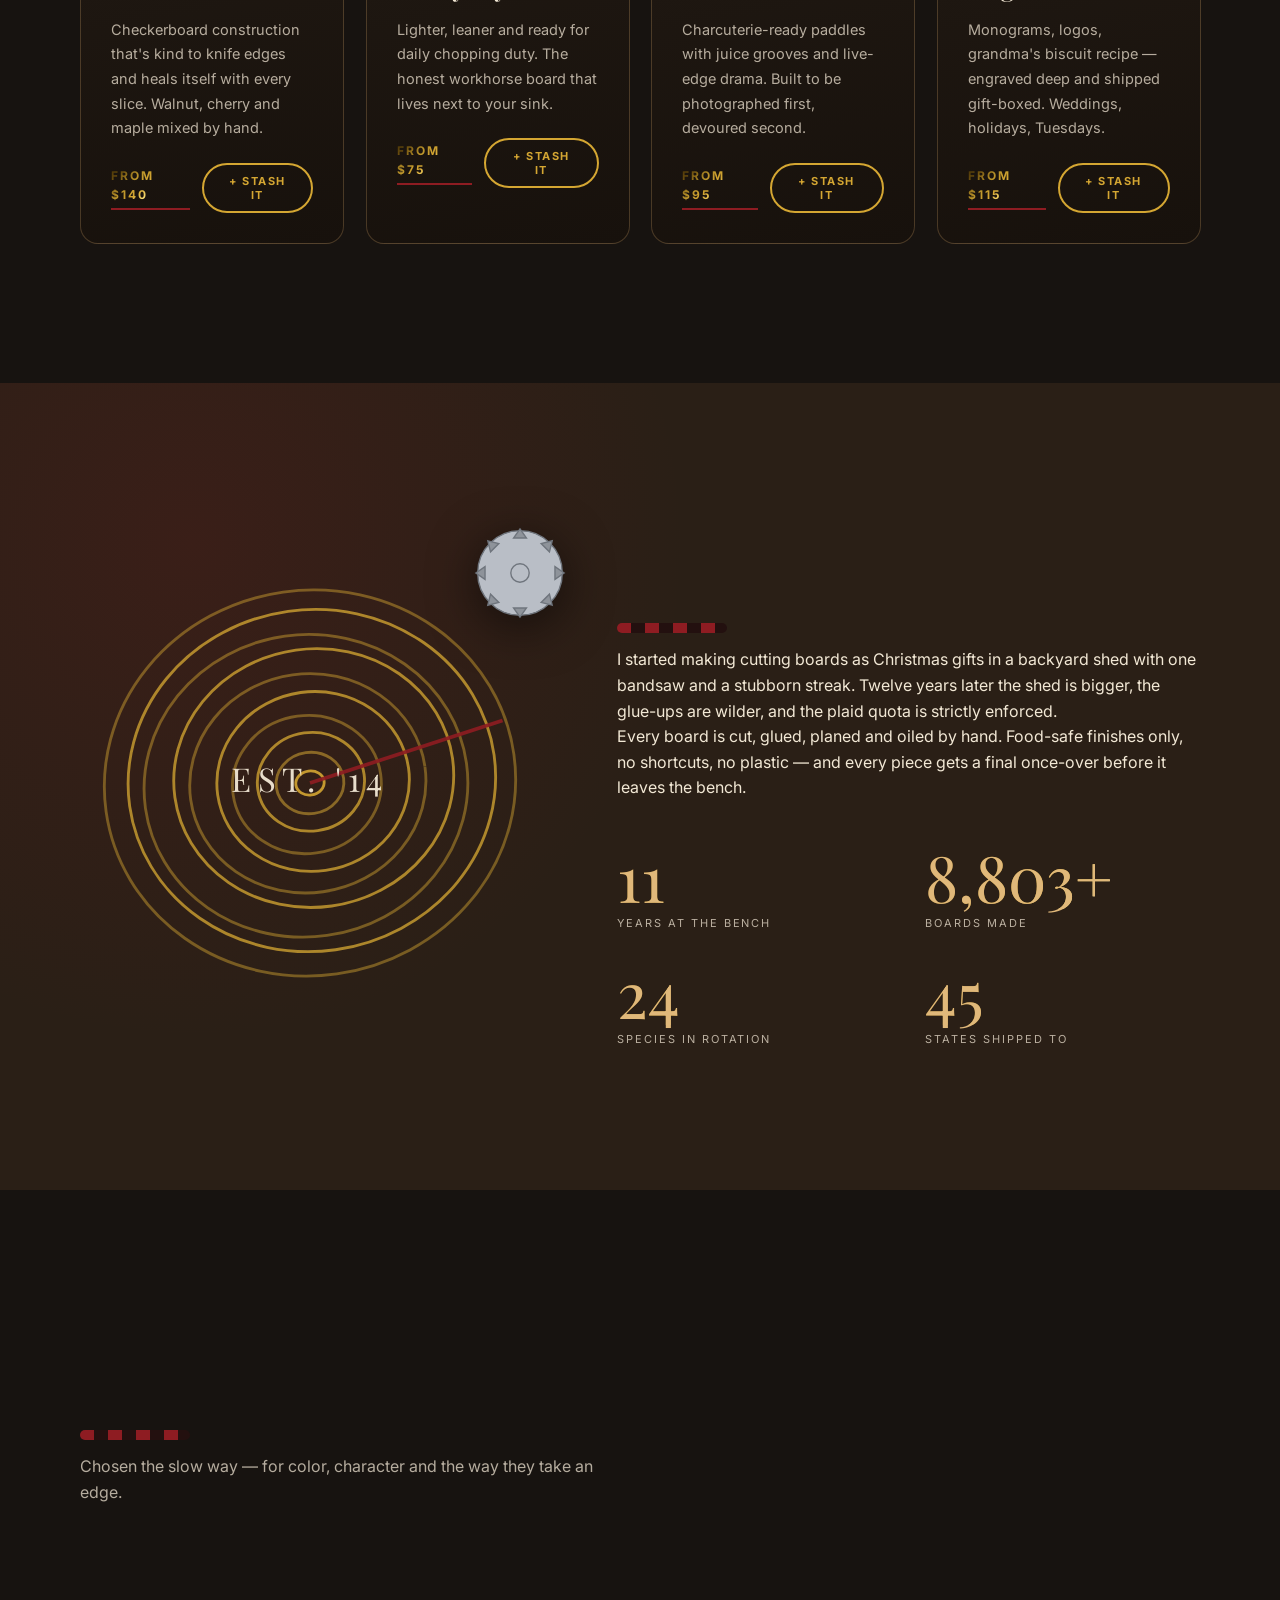
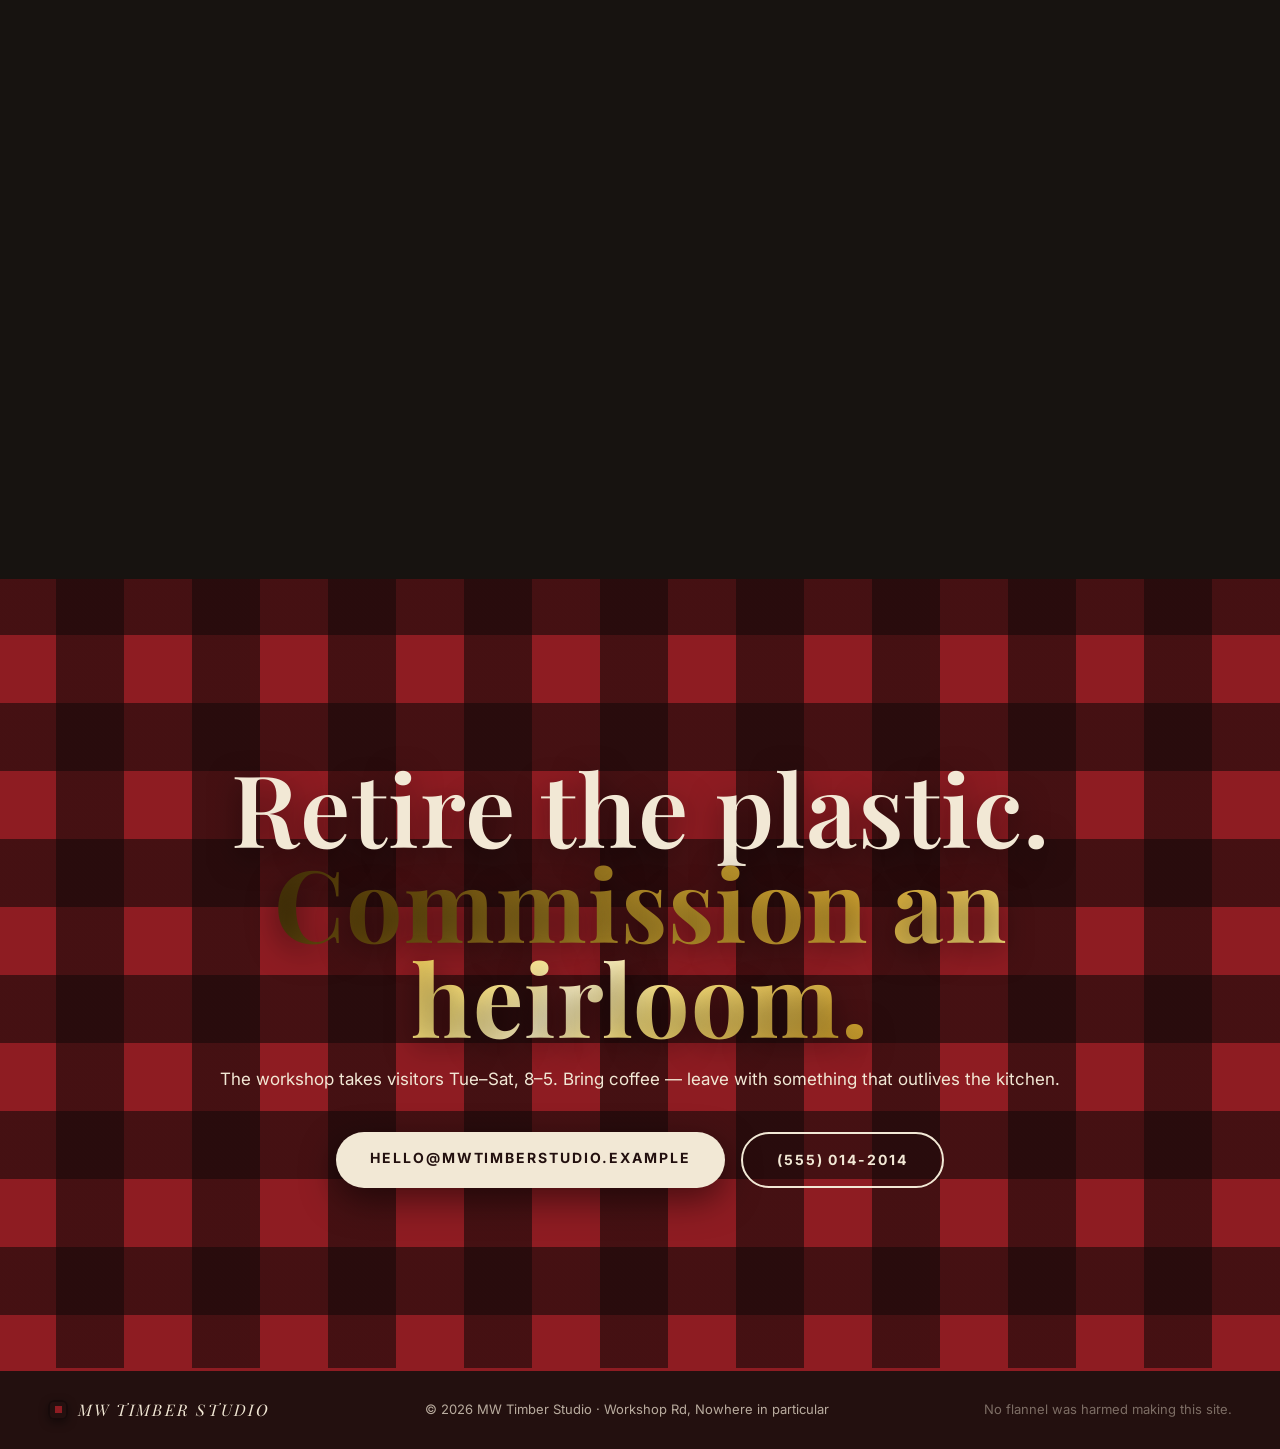
==== commit a3999979: "Hero rebrand: TIMBER gets wood-grain gradient, STUDIO gets metallic gold with shimmer; About copy re" ====
--- a/index.html
+++ b/index.html
@@ -170,7 +170,7 @@
 
     <div class="rings-copy">
       <h2 class="section-title reveal left"><em>Our Rings</em><span class="rule"></span></h2>
-      <p class="reveal" data-delay="150">Matt started making cutting boards as Christmas gifts in a backyard shed with one bandsaw and a stubborn streak. Twelve years later the shed is bigger, the glue-ups are wilder, and the plaid quota is strictly enforced.</p>
+      <p class="reveal" data-delay="150">I started making cutting boards as Christmas gifts in a backyard shed with one bandsaw and a stubborn streak. Twelve years later the shed is bigger, the glue-ups are wilder, and the plaid quota is strictly enforced.</p>
       <p class="reveal" data-delay="250">Every board is cut, glued, planed and oiled by hand. Food-safe finishes only, no shortcuts, no plastic — and every piece gets a final once-over before it leaves the bench.</p>
 
       <div class="stats grid-stagger">
--- a/styles.css
+++ b/styles.css
@@ -204,11 +204,23 @@
   opacity: 0;
   animation: chIn 0.85s var(--ease-out) forwards;
 }
-.hero-title .line-2 .ch { animation-duration: 1s; }
+.hero-title .line-1 .ch {
+  background: linear-gradient(180deg,
+    #a0704a 0%, #8b5e34 20%, #6b4226 40%, #5c3a1e 60%, #8b5e34 80%, #a0704a 100%);
+  -webkit-background-clip: text;
+  background-clip: text;
+  color: transparent;
+}
+.hero-title .line-2 .ch {
+  animation: chIn 1s var(--ease-out) forwards, metalShine 3.5s ease-in-out infinite;
+}
 .hero-title .outline {
   font-style: italic;
-  background: linear-gradient(105deg, var(--tan-bright) 15%, #f4e3bb 50%, var(--tan-bright) 85%);
-  -webkit-background-clip: text; background-clip: text; color: transparent;
+  background: var(--gold-gradient);
+  background-size: 200% 100%;
+  -webkit-background-clip: text;
+  background-clip: text;
+  color: transparent;
 }
 @keyframes chIn { to { transform: none; opacity: 1; } }
 
@@ -917,13 +929,45 @@
   width: min(420px, 84%); aspect-ratio: 1.55 / 1;
   background: linear-gradient(160deg, #3f2a15, #241408);
   display: grid; place-items: center;
+  border: 1px solid rgba(180, 146, 42, 0.4);
+  box-shadow: 0 30px 60px rgba(0, 0, 0, 0.55),
+              0 0 40px rgba(180, 146, 42, 0.1),
+              inset 0 0 0 1px rgba(0, 0, 0, 0.3);
+  transition: box-shadow 0.6s ease;
+}
+.board-stage:hover .board-engraved {
+  box-shadow: 0 40px 80px rgba(0, 0, 0, 0.6),
+              0 0 60px rgba(180, 146, 42, 0.15),
+              inset 0 0 0 1px rgba(0, 0, 0, 0.3);
 }
 .board-engraved .mono {
   font-family: var(--serif);
   font-size: clamp(56px, 8vw, 96px); letter-spacing: 0.12em;
-  color: rgba(224, 184, 122, 0.9);
-  text-shadow: 0 2px 0 rgba(0, 0, 0, 0.7), 0 -1px 0 rgba(255, 255, 255, 0.08);
-  transition: letter-spacing 0.5s var(--ease-out);
+  background: linear-gradient(135deg,
+    #3d2b06 0%,
+    #6b4e0e 8%,
+    #b8922a 18%,
+    #d4a632 26%,
+    #ffe680 34%,
+    #fff3c4 38%,
+    #ffe680 42%,
+    #d4a632 50%,
+    #8a6914 58%,
+    #b8922a 66%,
+    #ffe680 74%,
+    #fff3c4 78%,
+    #d4a632 86%,
+    #6b4e0e 94%,
+    #3d2b06 100%);
+  background-size: 200% 100%;
+  -webkit-background-clip: text; background-clip: text; color: transparent;
+  animation: metalShine 3.5s ease-in-out infinite;
+  filter: drop-shadow(0 2px 6px rgba(180, 146, 42, 0.6))
+          drop-shadow(0 0 20px rgba(180, 146, 42, 0.25));
+}
+@keyframes metalShine {
+  0%   { background-position: 0% 50%; }
+  100% { background-position: 200% 50%; }
 }
 .board-engraved .mono.bump { animation: monoBump 0.45s var(--ease-out); }
 @keyframes monoBump {
@@ -1023,6 +1067,103 @@
 }
 
 /* ============================================================
+   METALLIC GOLD
+   ============================================================ */
+:root {
+  --gold: #d4a632;
+  --gold-bright: #ffe680;
+  --gold-gradient: linear-gradient(135deg,
+    #3d2b06 0%, #6b4e0e 8%, #b8922a 18%, #d4a632 26%,
+    #ffe680 34%, #fff3c4 38%, #ffe680 42%, #d4a632 50%,
+    #8a6914 58%, #b8922a 66%, #ffe680 74%, #fff3c4 78%,
+    #d4a632 86%, #6b4e0e 94%, #3d2b06 100%);
+}
+
+/* text → metallic gradient */
+.hero-kicker,
+.product-kicker,
+.card-price,
+.cta-inner h2 strong,
+.num,
+.ci-price,
+.price-now,
+.loader-title,
+#cart-total-amt {
+  background: var(--gold-gradient);
+  background-size: 200% 100%;
+  -webkit-background-clip: text;
+  background-clip: text;
+  color: transparent;
+  animation: metalShine 3.5s ease-in-out infinite;
+}
+
+/* section titles → metallic gold (override earlier gradient) */
+.section-title em {
+  background: var(--gold-gradient);
+  background-size: 200% 100%;
+  -webkit-background-clip: text;
+  background-clip: text;
+  color: transparent;
+  animation: metalShine 3.5s ease-in-out infinite;
+}
+.section:not(.section-dark) .section-title em,
+.section-cta .section-title em {
+  background: var(--gold-gradient);
+  background-size: 200% 100%;
+  -webkit-background-clip: text;
+  background-clip: text;
+  color: transparent;
+  animation: metalShine 3.5s ease-in-out infinite;
+}
+
+/* buttons → solid gold */
+.btn-primary { color: var(--gold) !important; }
+.btn-primary:hover { color: var(--gold-bright) !important; }
+.btn-mini { color: var(--gold) !important; border-color: var(--gold) !important; }
+.btn-mini:hover { color: var(--plaid-dark) !important; background: var(--gold) !important; border-color: var(--gold) !important; }
+
+/* button shine sweep → gold tint */
+.btn::before { background: linear-gradient(105deg, transparent, rgba(255, 230, 128, 0.4), transparent); }
+
+/* card hover sheen → gold */
+.card::before { background: linear-gradient(100deg, transparent, rgba(212, 166, 50, 0.12), transparent); }
+.card::after { background: radial-gradient(420px circle at var(--mx) var(--my), rgba(212, 166, 50, 0.16), transparent 45%); }
+
+/* nav → gold underline */
+.nav-links a::after { background: var(--gold); }
+
+/* cart button → gold */
+#cart-btn { border-color: rgba(212, 166, 50, 0.45); color: var(--gold); }
+#cart-btn:hover { background: var(--gold); color: var(--plaid-dark); border-color: var(--gold); }
+.cart-head h2 svg { stroke: var(--gold); }
+
+/* cart drawer borders → gold */
+.cart-head { border-bottom-color: rgba(212, 166, 50, 0.35); }
+.cart-item { border-bottom-color: rgba(212, 166, 50, 0.22); }
+.cart-foot { border-top-color: rgba(212, 166, 50, 0.35); }
+.ci-thumb { border-color: rgba(212, 166, 50, 0.35); }
+.cart-empty svg { stroke: var(--gold); }
+
+/* SVG icons → gold */
+.feature-list svg { stroke: var(--gold); }
+.care-card svg { stroke: var(--gold); }
+.cart-head h2 svg { stroke: var(--gold); }
+.mc-arrow { color: var(--gold); }
+
+/* rings → gold */
+#rings-svg .ring-g ellipse { stroke: var(--gold); }
+
+/* size pills → gold hover */
+.size-pill span:hover { border-color: var(--gold); }
+
+/* toast → gold accent */
+#toast { border-color: rgba(212, 166, 50, 0.45); }
+#toast strong { color: var(--gold); }
+
+/* engrave input → gold focus */
+.engrave-preview input:focus { border-color: var(--gold); box-shadow: 0 0 0 3px rgba(212, 166, 50, 0.18); }
+
+/* ============================================================
    REDUCED MOTION
    ============================================================ */
 @media (prefers-reduced-motion: reduce) {
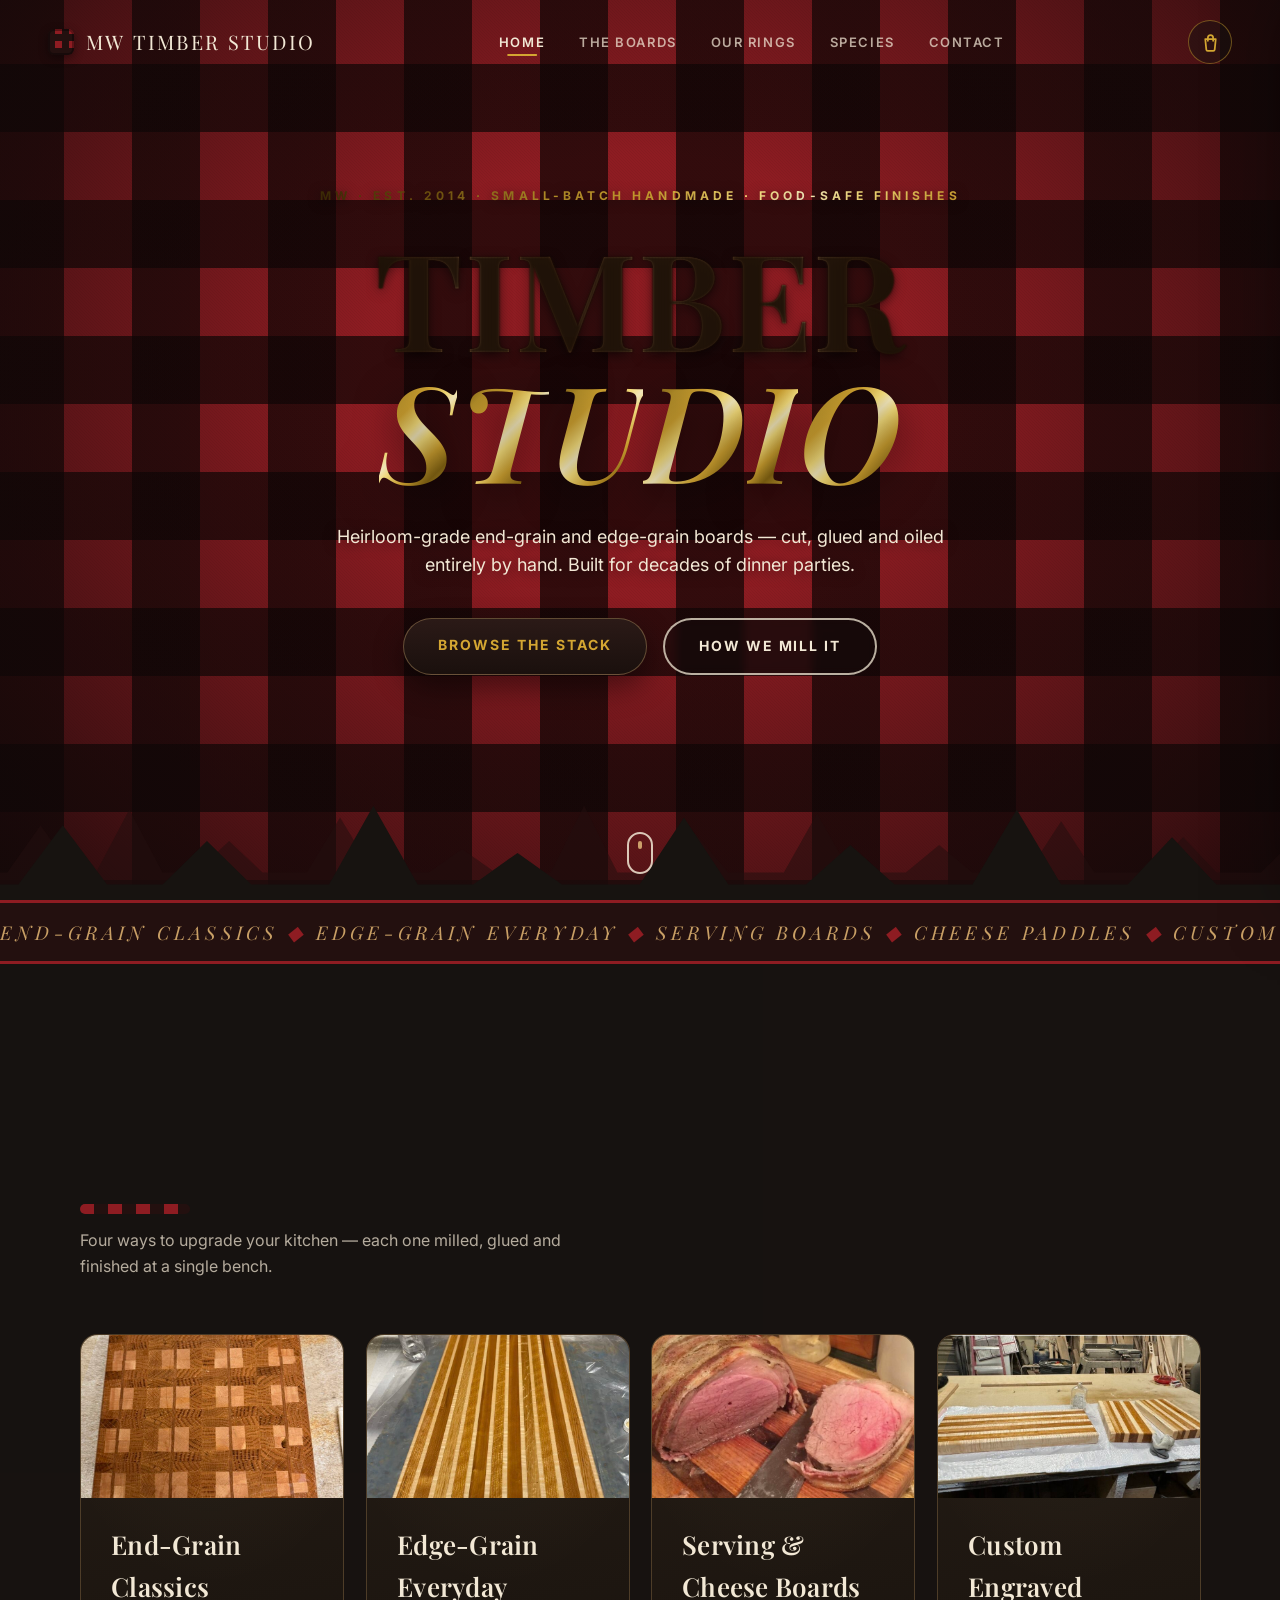
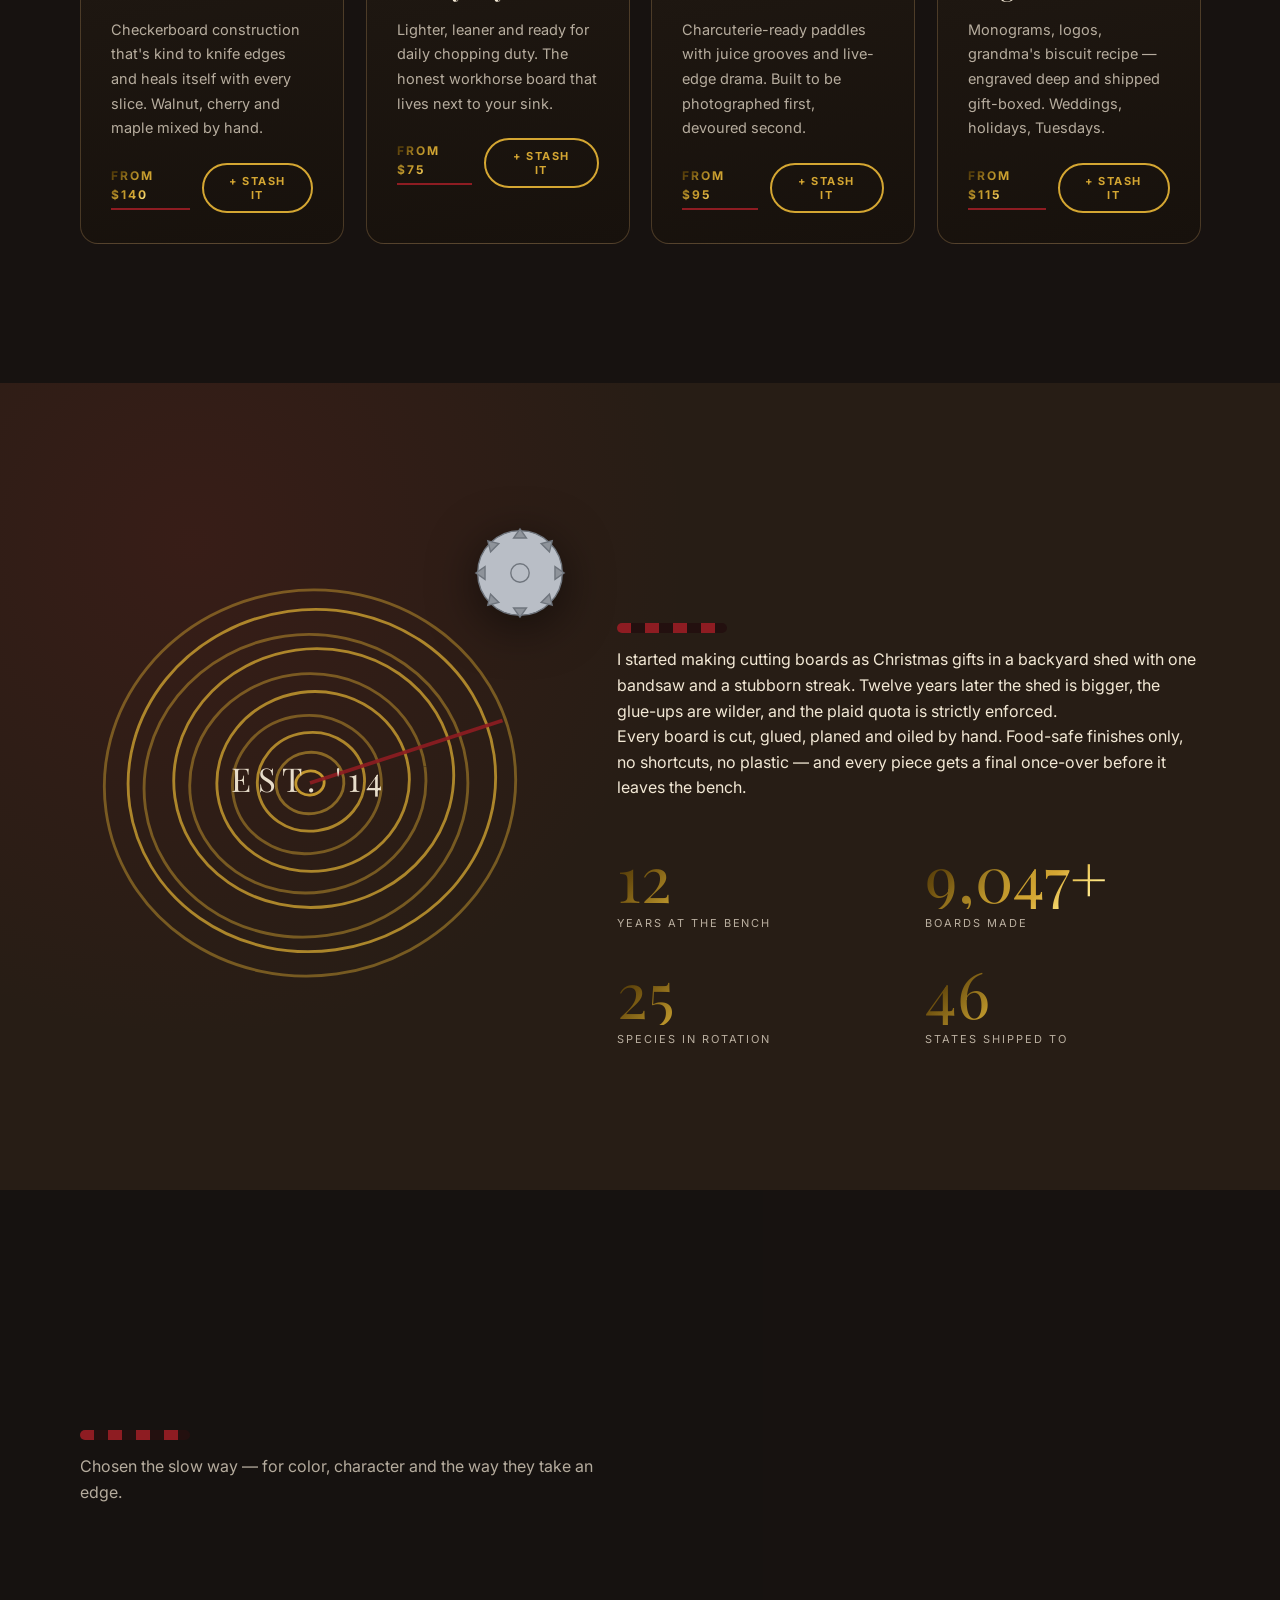
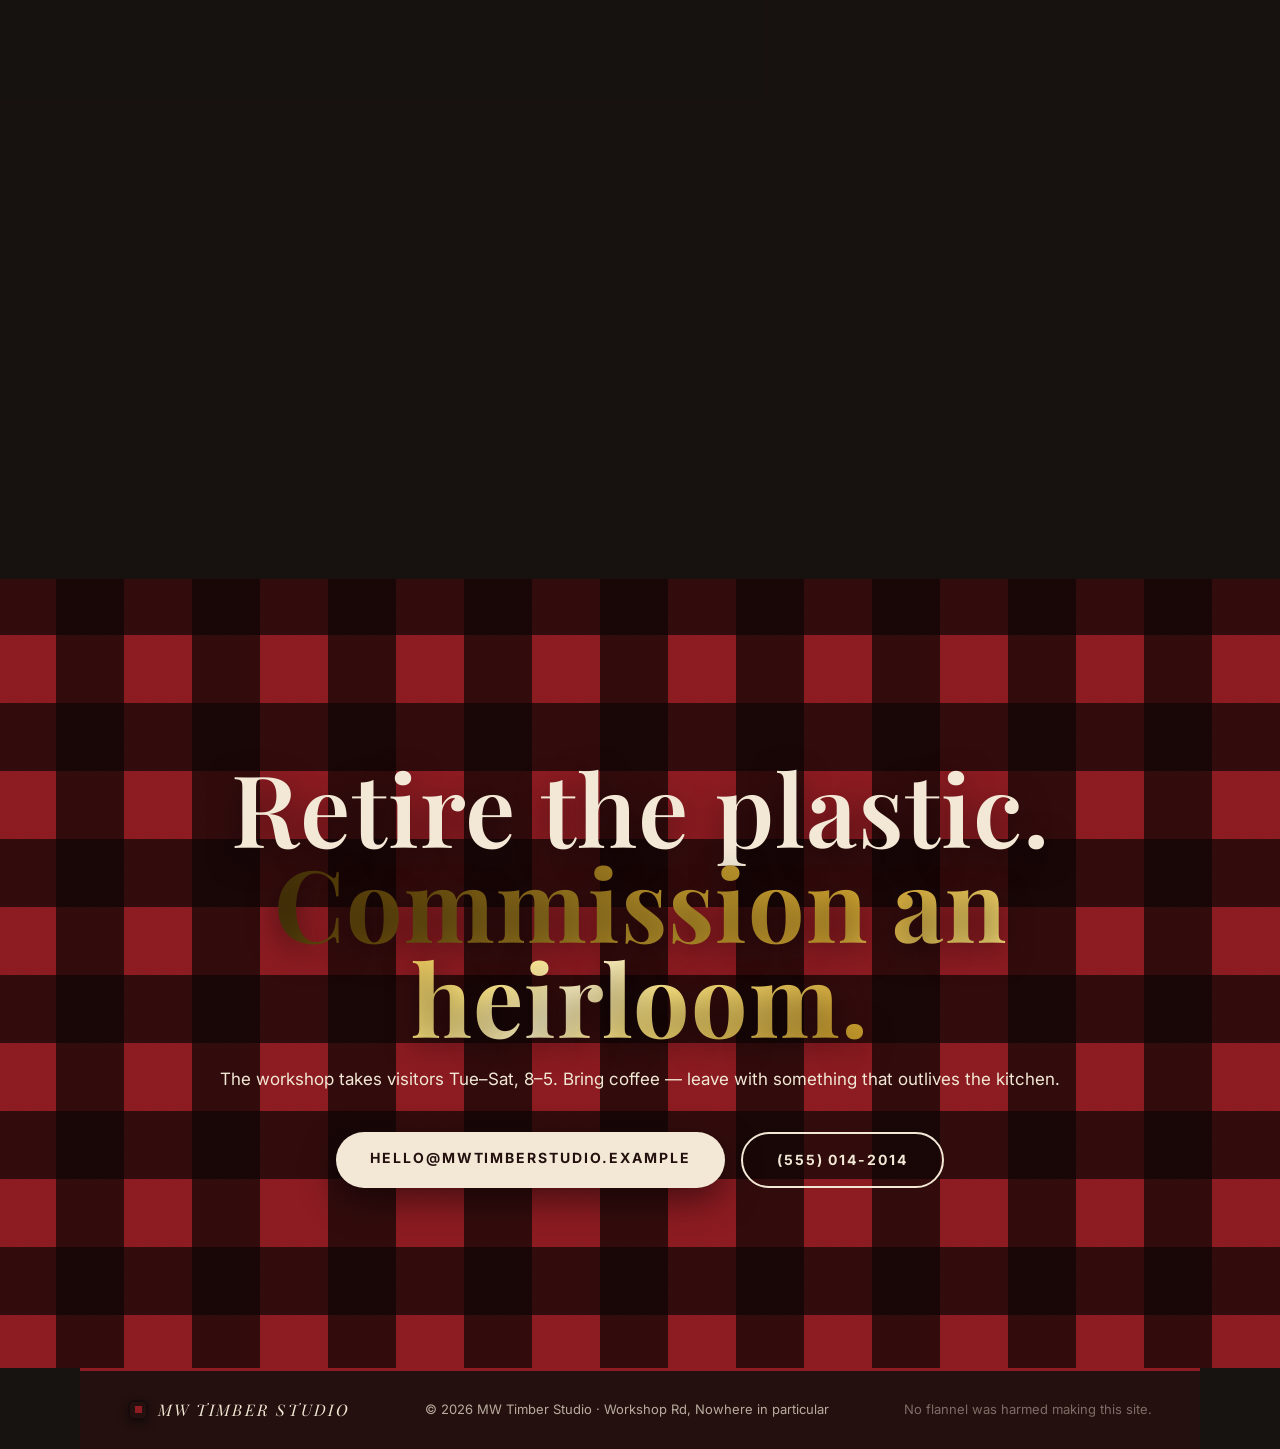
==== commit 38b40a12: "Desktop bug fixes: stat numbers gold gradient (specificity fix), footer max-width container, product" ====
--- a/index.html
+++ b/index.html
@@ -47,7 +47,7 @@
   <div class="hero-inner">
     <p class="hero-kicker reveal">MW · EST. 2014 · SMALL-BATCH HANDMADE · FOOD-SAFE FINISHES</p>
     <h1 class="hero-title" aria-label="MW TIMBER STUDIO">
-      <span class="line">
+      <span class="line line-1">
         <span class="ch">T</span><span class="ch">I</span><span class="ch">M</span><span class="ch">B</span><span class="ch">E</span><span class="ch">R</span>
       </span>
       <span class="line line-2">
--- a/styles.css
+++ b/styles.css
@@ -15,6 +15,13 @@
   --tile: 68px; /* plaid tile size */
   --ease-out: cubic-bezier(0.2, 0.7, 0.2, 1);
   --serif: "Playfair Display", Georgia, "Times New Roman", serif;
+  --gold: #d4a632;
+  --gold-bright: #ffe680;
+  --gold-gradient: linear-gradient(135deg,
+    #3d2b06 0%, #6b4e0e 8%, #b8922a 18%, #d4a632 26%,
+    #ffe680 34%, #fff3c4 38%, #ffe680 42%, #d4a632 50%,
+    #8a6914 58%, #b8922a 66%, #ffe680 74%, #fff3c4 78%,
+    #d4a632 86%, #6b4e0e 94%, #3d2b06 100%);
 }
 
 * { margin: 0; padding: 0; box-sizing: border-box; }
@@ -23,7 +30,19 @@
 
 body {
   font-family: "Inter", system-ui, -apple-system, sans-serif;
-  background: var(--ink);
+  background-color: var(--ink);
+  background-image:
+    repeating-linear-gradient(0deg,
+      rgba(15, 5, 5, 0.68) 0 var(--tile),
+      transparent var(--tile) calc(var(--tile) * 2)),
+    repeating-linear-gradient(90deg,
+      rgba(15, 5, 5, 0.68) 0 var(--tile),
+      transparent var(--tile) calc(var(--tile) * 2)),
+    repeating-linear-gradient(45deg,
+      transparent 0px, transparent 1px,
+      rgba(0, 0, 0, 0.04) 1px, rgba(0, 0, 0, 0.04) 2px);
+  background-size: calc(var(--tile) * 2) calc(var(--tile) * 2), calc(var(--tile) * 2) calc(var(--tile) * 2), 3px 3px;
+  background-attachment: fixed, fixed, fixed;
   color: var(--cream);
   overflow-x: hidden;
   line-height: 1.6;
@@ -40,7 +59,7 @@
 
 .container { width: min(1120px, 92%); margin-inline: auto; }
 
-.section { padding: clamp(80px, 12vw, 140px) 0; position: relative; }
+.section { padding: clamp(80px, 12vw, 140px) 0; position: relative; background: rgba(23, 19, 16, 0.88); }
 
 /* ============================================================
    PRELOADER
@@ -166,9 +185,16 @@
   position: absolute; inset: -140px; z-index: -2;
   background-color: var(--plaid-red);
   background-image:
-    repeating-linear-gradient(0deg,  rgba(24, 9, 9, 0.62) 0 var(--tile), transparent var(--tile) calc(var(--tile) * 2)),
-    repeating-linear-gradient(90deg, rgba(24, 9, 9, 0.62) 0 var(--tile), transparent var(--tile) calc(var(--tile) * 2));
-  background-size: calc(var(--tile) * 2) calc(var(--tile) * 2);
+    repeating-linear-gradient(0deg,
+      rgba(15, 5, 5, 0.72) 0 var(--tile),
+      transparent var(--tile) calc(var(--tile) * 2)),
+    repeating-linear-gradient(90deg,
+      rgba(15, 5, 5, 0.72) 0 var(--tile),
+      transparent var(--tile) calc(var(--tile) * 2)),
+    repeating-linear-gradient(45deg,
+      transparent 0px, transparent 1px,
+      rgba(0, 0, 0, 0.05) 1px, rgba(0, 0, 0, 0.05) 2px);
+  background-size: calc(var(--tile) * 2) calc(var(--tile) * 2), calc(var(--tile) * 2) calc(var(--tile) * 2), 3px 3px;
   animation: plaidDrift 26s linear infinite;
 }
 @keyframes plaidDrift {
@@ -205,12 +231,32 @@
   animation: chIn 0.85s var(--ease-out) forwards;
 }
 .hero-title .line-1 .ch {
-  background: linear-gradient(180deg,
-    #a0704a 0%, #8b5e34 20%, #6b4226 40%, #5c3a1e 60%, #8b5e34 80%, #a0704a 100%);
+  /* live-edge wood: grain flows left→right across the whole word */
+  background:
+    repeating-linear-gradient(90deg,
+      transparent 0px, transparent 2px,
+      rgba(46, 26, 8, 0.14) 2px, rgba(46, 26, 8, 0.14) 3px),
+    linear-gradient(90deg,
+      #2e1a08 0%, #5c3a1e 3%, #8b5e34 8%, #a0704a 15%,
+      #c4956a 22%, #a0704a 30%, #8b5e34 38%, #a0704a 45%,
+      #c4956a 52%, #a0704a 60%, #8b5e34 68%, #a0704a 75%,
+      #c4956a 82%, #8b5e34 88%, #5c3a1e 95%, #2e1a08 100%);
+  background-size: 200% 100%, 500% 100%;
   -webkit-background-clip: text;
   background-clip: text;
   color: transparent;
-}
+  text-shadow:
+    -1px 0 2px rgba(30, 18, 8, 0.8),
+     1px 0 2px rgba(30, 18, 8, 0.8),
+     0 3px 12px rgba(0, 0, 0, 0.6);
+}
+/* each letter shows a contiguous slice of the grain */
+.hero-title .line-1 .ch:nth-child(1) { background-position: 0% 50%, 0% 50%; }
+.hero-title .line-1 .ch:nth-child(2) { background-position: 0% 50%, 20% 50%; }
+.hero-title .line-1 .ch:nth-child(3) { background-position: 0% 50%, 40% 50%; }
+.hero-title .line-1 .ch:nth-child(4) { background-position: 0% 50%, 60% 50%; }
+.hero-title .line-1 .ch:nth-child(5) { background-position: 0% 50%, 80% 50%; }
+.hero-title .line-1 .ch:nth-child(6) { background-position: 0% 50%, 100% 50%; }
 .hero-title .line-2 .ch {
   animation: chIn 1s var(--ease-out) forwards, metalShine 3.5s ease-in-out infinite;
 }
@@ -430,7 +476,7 @@
 .section-dark {
   background:
     radial-gradient(900px circle at 15% 20%, rgba(142, 28, 34, 0.16), transparent 55%),
-    var(--bark);
+    rgba(42, 31, 22, 0.92);
 }
 .split {
   display: grid; grid-template-columns: minmax(300px, 460px) 1fr;
@@ -487,7 +533,12 @@
 .stat .num {
   font-family: var(--serif);
   font-size: clamp(44px, 5vw, 64px);
-  color: var(--tan-bright);
+  background: var(--gold-gradient);
+  background-size: 200% 100%;
+  -webkit-background-clip: text;
+  background-clip: text;
+  color: transparent;
+  animation: metalShine 3.5s ease-in-out infinite;
   display: block; line-height: 1;
 }
 .stat small {
@@ -541,9 +592,16 @@
   position: absolute; inset: -80px; z-index: 0;
   background-color: var(--plaid-red);
   background-image:
-    repeating-linear-gradient(0deg,  rgba(24, 9, 9, 0.62) 0 var(--tile), transparent var(--tile) calc(var(--tile) * 2)),
-    repeating-linear-gradient(90deg, rgba(24, 9, 9, 0.62) 0 var(--tile), transparent var(--tile) calc(var(--tile) * 2));
-  background-size: calc(var(--tile) * 2) calc(var(--tile) * 2);
+    repeating-linear-gradient(0deg,
+      rgba(15, 5, 5, 0.72) 0 var(--tile),
+      transparent var(--tile) calc(var(--tile) * 2)),
+    repeating-linear-gradient(90deg,
+      rgba(15, 5, 5, 0.72) 0 var(--tile),
+      transparent var(--tile) calc(var(--tile) * 2)),
+    repeating-linear-gradient(45deg,
+      transparent 0px, transparent 1px,
+      rgba(0, 0, 0, 0.05) 1px, rgba(0, 0, 0, 0.05) 2px);
+  background-size: calc(var(--tile) * 2) calc(var(--tile) * 2), calc(var(--tile) * 2) calc(var(--tile) * 2), 3px 3px;
   animation: plaidDrift 32s linear infinite reverse;
 }
 .cta-inner { position: relative; z-index: 1; text-align: center; padding: 40px 0; }
@@ -562,6 +620,7 @@
   border-top: 3px solid var(--plaid-red);
   display: flex; align-items: center; justify-content: space-between;
   gap: 14px; flex-wrap: wrap;
+  max-width: 1120px; margin-inline: auto;
   padding: 26px min(4vw, 48px);
   font-size: 13px; color: var(--cream-dim);
 }
@@ -845,7 +904,7 @@
 /* ============================================================
    PRODUCT PAGES
    ============================================================ */
-.product-page { padding: 130px 0 clamp(80px, 10vw, 120px); position: relative; }
+.product-page { padding: 130px 0 clamp(80px, 10vw, 120px); position: relative; background: rgba(23, 19, 16, 0.88); }
 
 .crumb {
   display: inline-flex; align-items: center; gap: 8px;
@@ -856,7 +915,7 @@
 .crumb:hover { color: var(--tan-bright); transform: translateX(-4px); }
 
 .product-hero {
-  display: grid; grid-template-columns: minmax(320px, 1fr) minmax(340px, 520px);
+  display: grid; grid-template-columns: 1fr 1fr;
   gap: clamp(36px, 6vw, 80px); align-items: center;
 }
 
@@ -1069,15 +1128,6 @@
 /* ============================================================
    METALLIC GOLD
    ============================================================ */
-:root {
-  --gold: #d4a632;
-  --gold-bright: #ffe680;
-  --gold-gradient: linear-gradient(135deg,
-    #3d2b06 0%, #6b4e0e 8%, #b8922a 18%, #d4a632 26%,
-    #ffe680 34%, #fff3c4 38%, #ffe680 42%, #d4a632 50%,
-    #8a6914 58%, #b8922a 66%, #ffe680 74%, #fff3c4 78%,
-    #d4a632 86%, #6b4e0e 94%, #3d2b06 100%);
-}
 
 /* text → metallic gradient */
 .hero-kicker,
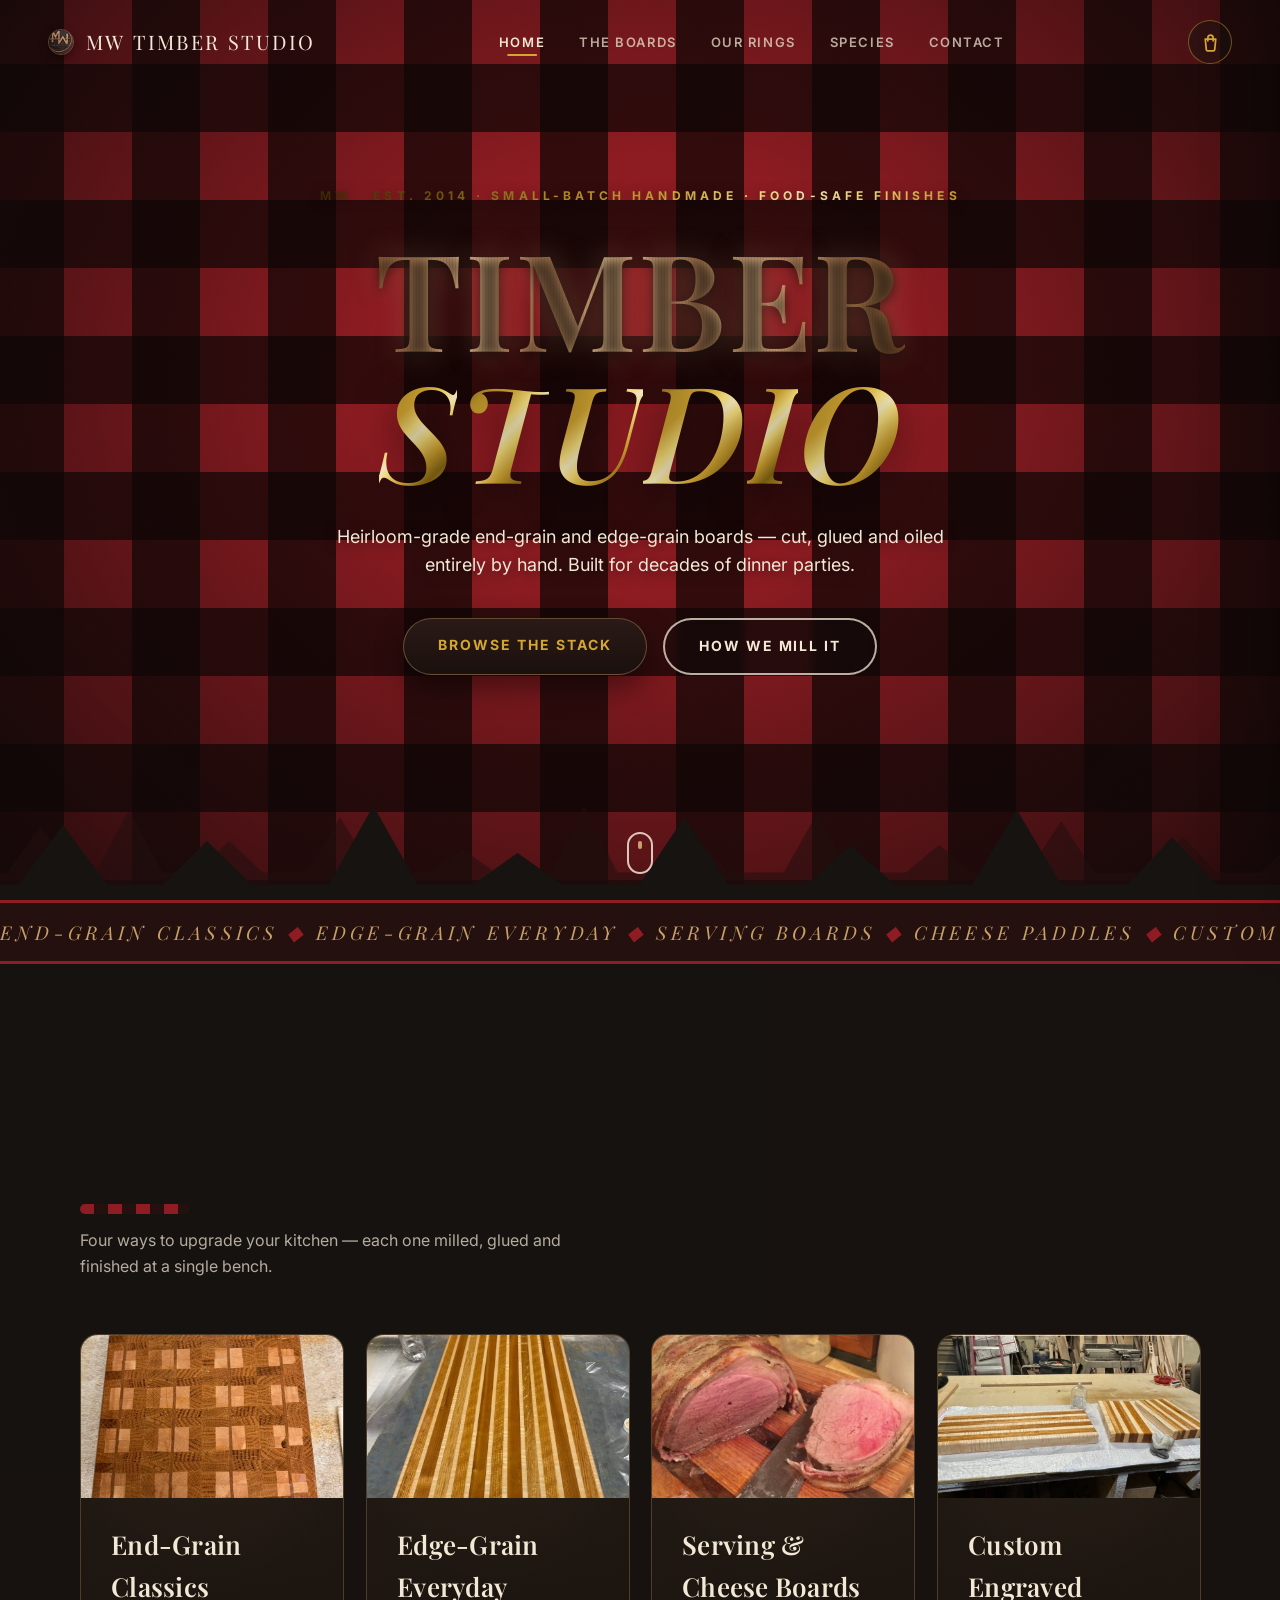
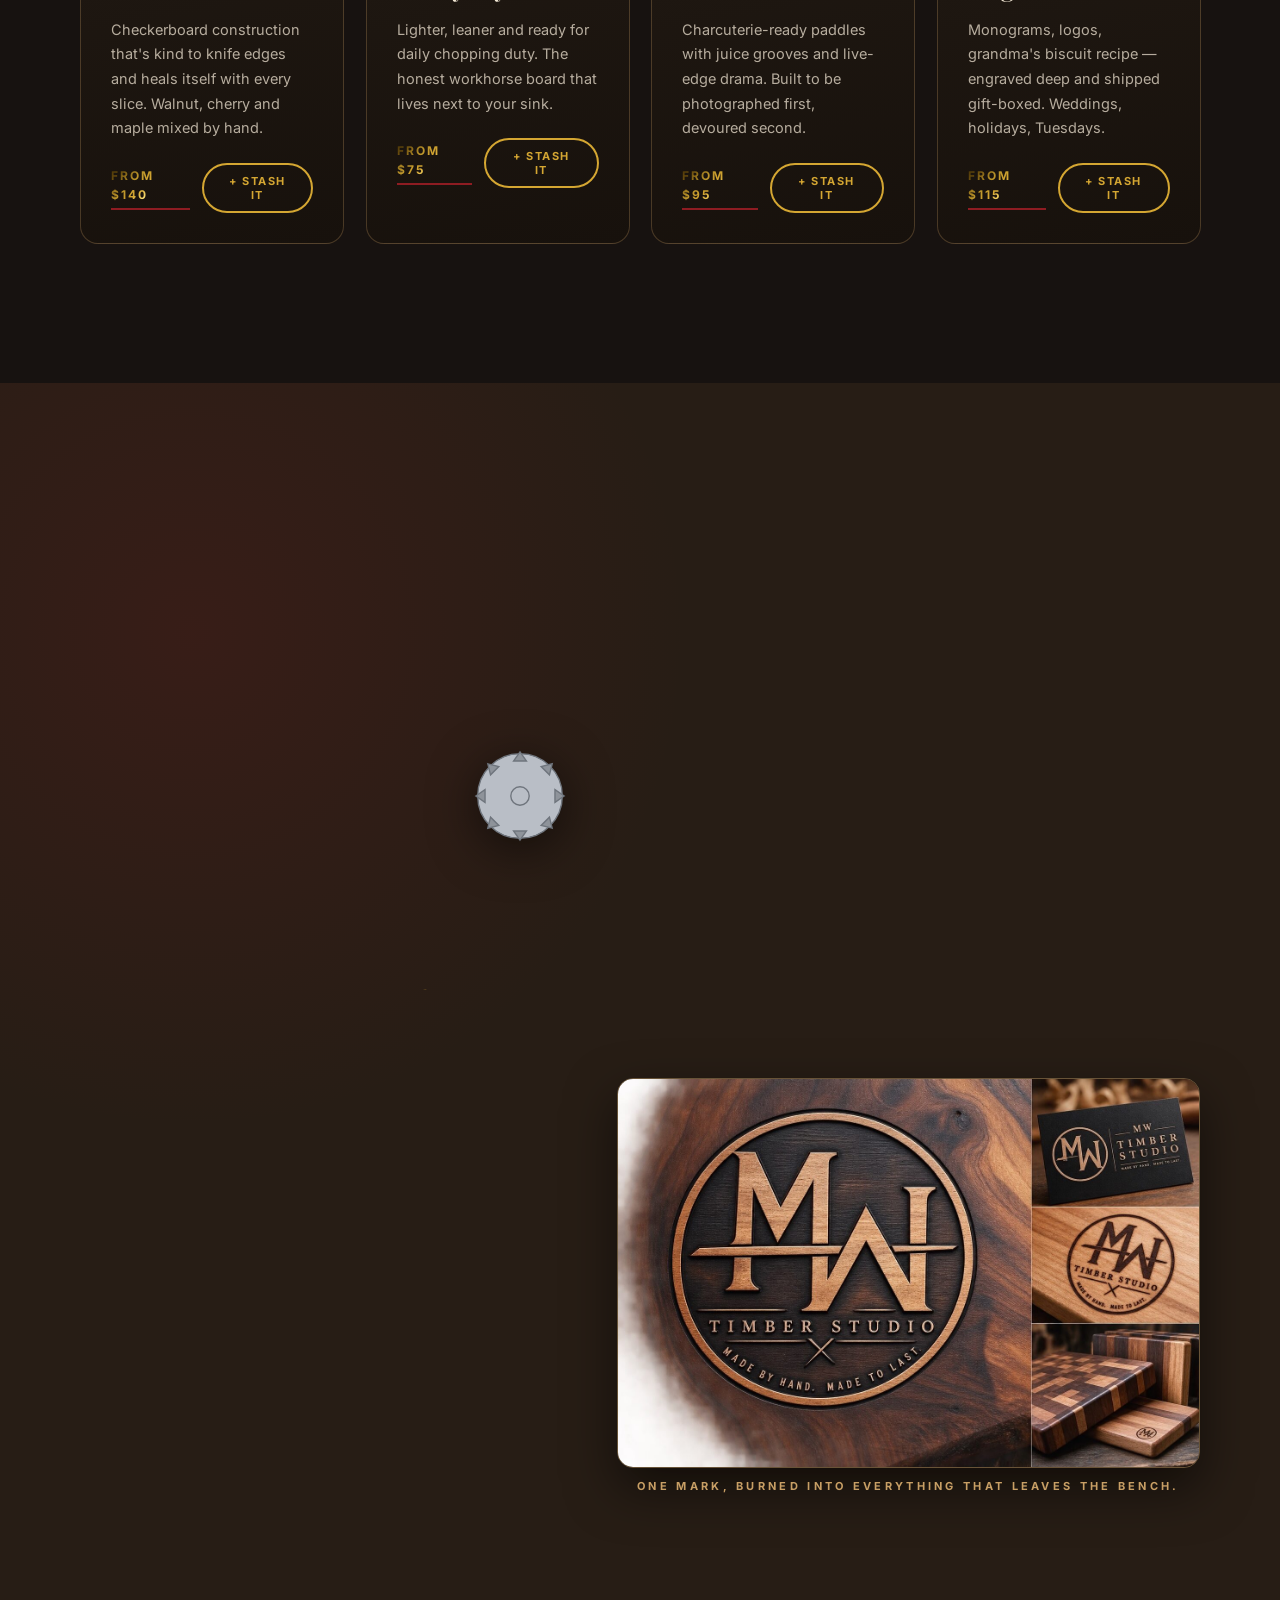
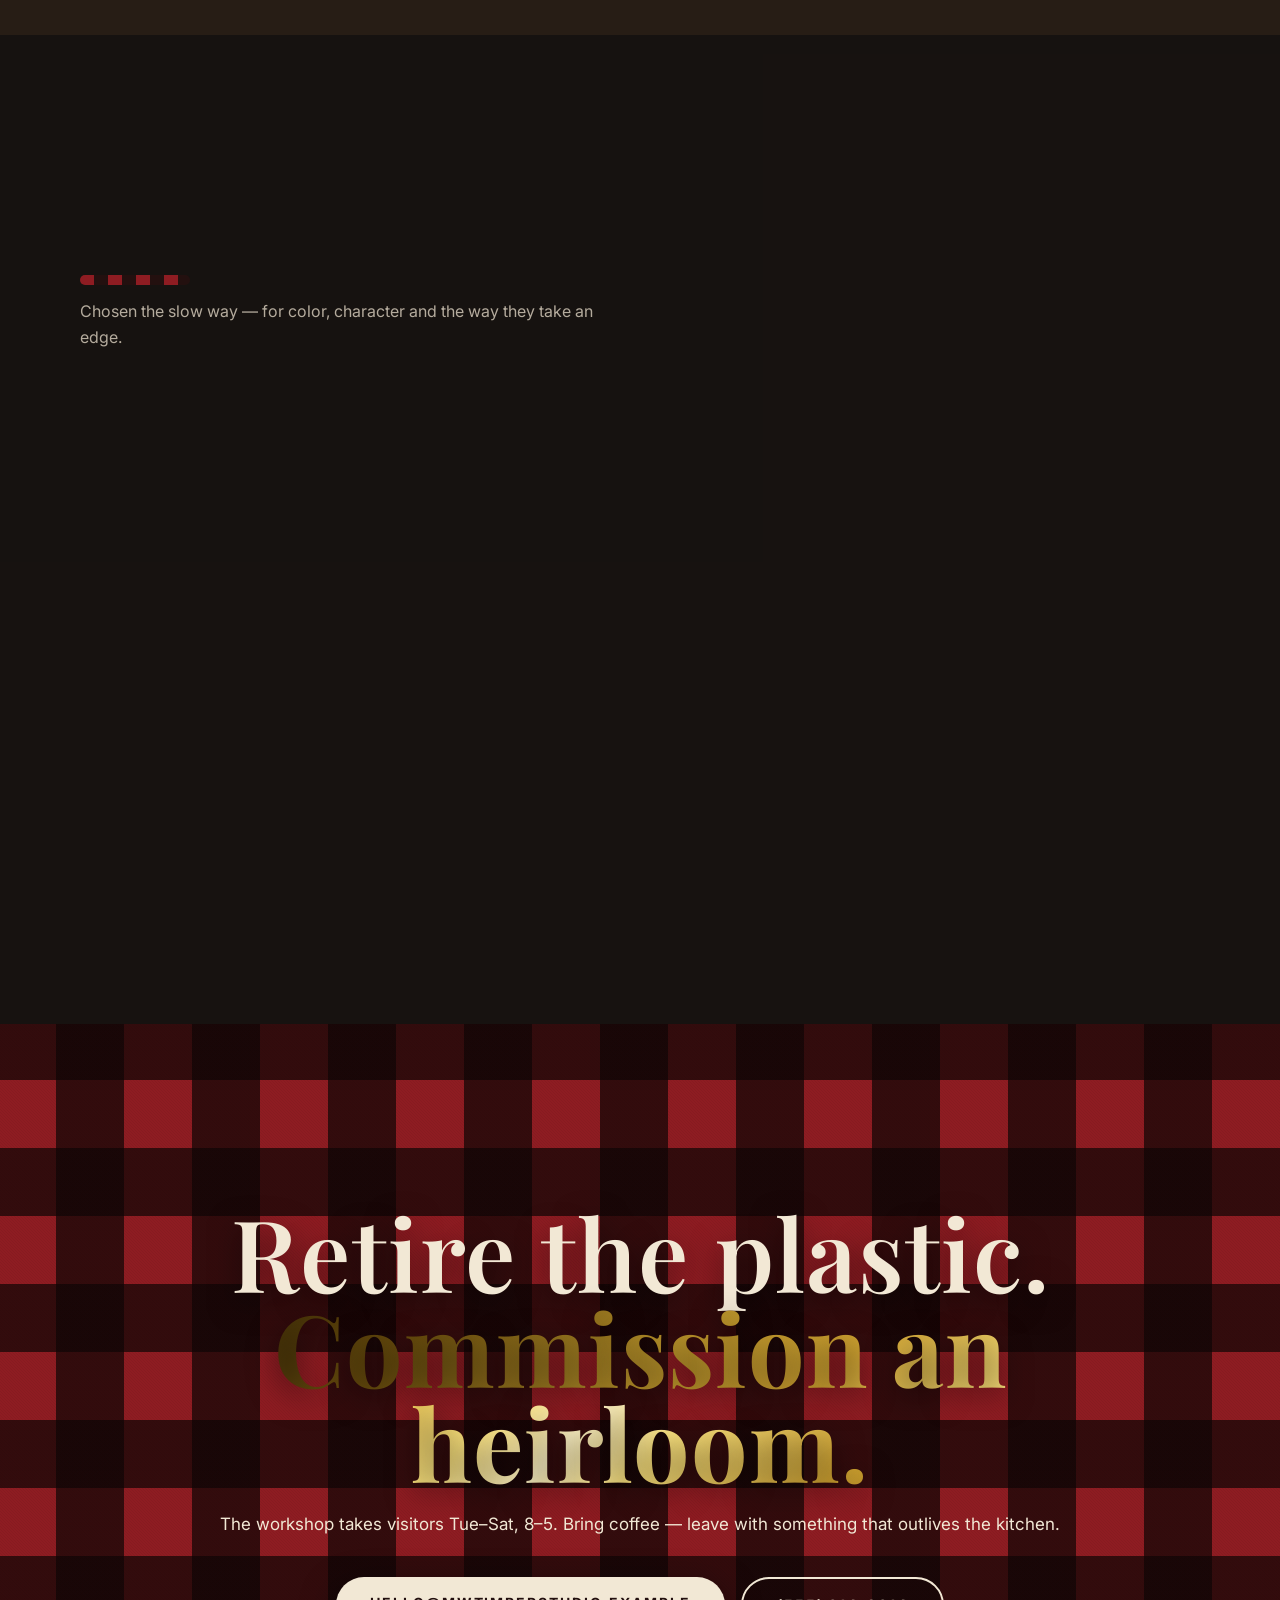
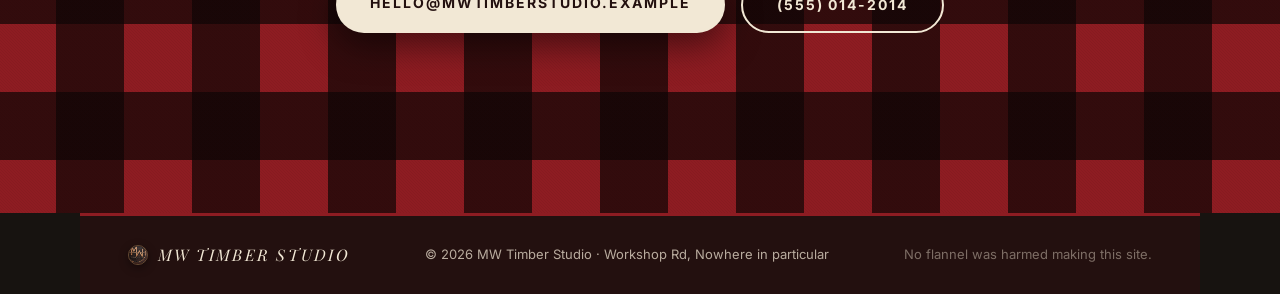
==== commit 9e769ce2: "Add MW Timber Studio logo and brand collage photos - Replaced CSS plaid chip brand mark with real en" ====
--- a/index.html
+++ b/index.html
@@ -26,7 +26,7 @@
 <!-- ============ NAV ============ -->
 <nav id="nav">
   <a class="brand" href="#home">
-    <span class="brand-chip"></span>
+    <img class="brand-logo" src="img/logo.jpg" alt="" width="26" height="26" />
     <span>MW&nbsp;TIMBER&nbsp;STUDIO</span>
   </a>
   <button id="nav-toggle" type="button" aria-label="Toggle menu"><i></i><i></i><i></i></button>
@@ -179,6 +179,11 @@
         <div class="stat reveal"><span class="num" data-target="26">0</span><small>species in rotation</small></div>
         <div class="stat reveal"><span class="num" data-target="48">0</span><small>states shipped to</small></div>
       </div>
+
+      <figure class="brand-photo reveal" data-delay="350">
+        <img src="img/studio.jpg" alt="The MW Timber Studio brand mark engraved on walnut, business cards and finished end-grain boards" loading="lazy" />
+        <figcaption>One mark, burned into everything that leaves the bench.</figcaption>
+      </figure>
     </div>
   </div>
 </section>
@@ -214,7 +219,7 @@
 </section>
 
 <footer>
-  <span class="foot-brand"><span class="brand-chip"></span> MW TIMBER STUDIO</span>
+  <span class="foot-brand"><img class="brand-logo" src="img/logo.jpg" alt="" width="20" height="20" /> MW TIMBER STUDIO</span>
   <span>© 2026 MW Timber Studio · Workshop Rd, Nowhere in particular</span>
   <span class="foot-note">No flannel was harmed making this site.</span>
 </footer>
--- a/styles.css
+++ b/styles.css
@@ -142,6 +142,15 @@
 }
 .brand:hover .brand-chip { transform: rotate(90deg) scale(1.08); }
 
+.brand-logo {
+  width: 26px; height: 26px; border-radius: 50%; flex: none;
+  object-fit: cover;
+  border: 1px solid rgba(224, 184, 122, 0.35);
+  box-shadow: 0 3px 10px rgba(0, 0, 0, 0.4);
+  transition: transform 0.5s var(--ease-out);
+}
+.brand:hover .brand-logo { transform: rotate(90deg) scale(1.08); }
+
 .nav-links {
   display: flex; gap: 6px; list-style: none;
 }
@@ -231,24 +240,23 @@
   animation: chIn 0.85s var(--ease-out) forwards;
 }
 .hero-title .line-1 .ch {
-  /* live-edge wood: grain flows left→right across the whole word */
+  /* live-edge wood: bright grain flows left→right across the whole word */
   background:
     repeating-linear-gradient(90deg,
       transparent 0px, transparent 2px,
-      rgba(46, 26, 8, 0.14) 2px, rgba(46, 26, 8, 0.14) 3px),
+      rgba(80, 48, 16, 0.12) 2px, rgba(80, 48, 16, 0.12) 3px),
     linear-gradient(90deg,
-      #2e1a08 0%, #5c3a1e 3%, #8b5e34 8%, #a0704a 15%,
-      #c4956a 22%, #a0704a 30%, #8b5e34 38%, #a0704a 45%,
-      #c4956a 52%, #a0704a 60%, #8b5e34 68%, #a0704a 75%,
-      #c4956a 82%, #8b5e34 88%, #5c3a1e 95%, #2e1a08 100%);
+      #8b5e34 0%, #a0704a 6%, #c4956a 14%, #ddb88a 22%,
+      #c4956a 30%, #a0704a 38%, #ddb88a 46%, #c4956a 54%,
+      #a0704a 62%, #ddb88a 70%, #c4956a 78%, #a0704a 86%,
+      #8b5e34 94%, #6b4226 100%);
   background-size: 200% 100%, 500% 100%;
   -webkit-background-clip: text;
   background-clip: text;
   color: transparent;
   text-shadow:
-    -1px 0 2px rgba(30, 18, 8, 0.8),
-     1px 0 2px rgba(30, 18, 8, 0.8),
-     0 3px 12px rgba(0, 0, 0, 0.6);
+    0 0 30px rgba(196, 149, 106, 0.35),
+    0 3px 12px rgba(0, 0, 0, 0.7);
 }
 /* each letter shows a contiguous slice of the grain */
 .hero-title .line-1 .ch:nth-child(1) { background-position: 0% 50%, 0% 50%; }
@@ -630,6 +638,7 @@
   color: var(--cream); font-size: 16px;
 }
 .foot-brand .brand-chip { width: 20px; height: 20px; }
+.foot-brand .brand-logo { width: 20px; height: 20px; }
 .foot-note { opacity: 0.6; }
 
 /* ============================================================
@@ -941,6 +950,20 @@
   box-shadow: 0 40px 80px rgba(0, 0, 0, 0.6), 0 0 40px rgba(224, 184, 122, 0.08);
 }
 .board-stage .photo-stage { width: 100%; display: grid; place-items: center; }
+
+/* brand collage (rings section) */
+.brand-photo { margin: 28px 0 0; }
+.brand-photo img {
+  display: block; width: 100%;
+  border-radius: 16px;
+  border: 1px solid rgba(224, 184, 122, 0.35);
+  box-shadow: 0 20px 50px rgba(0, 0, 0, 0.55);
+}
+.brand-photo figcaption {
+  margin-top: 10px;
+  font-size: 11px; font-weight: 700; letter-spacing: 0.3em; text-transform: uppercase;
+  color: var(--tan); text-align: center;
+}
 
 /* secondary gallery strip */
 .strip-label {
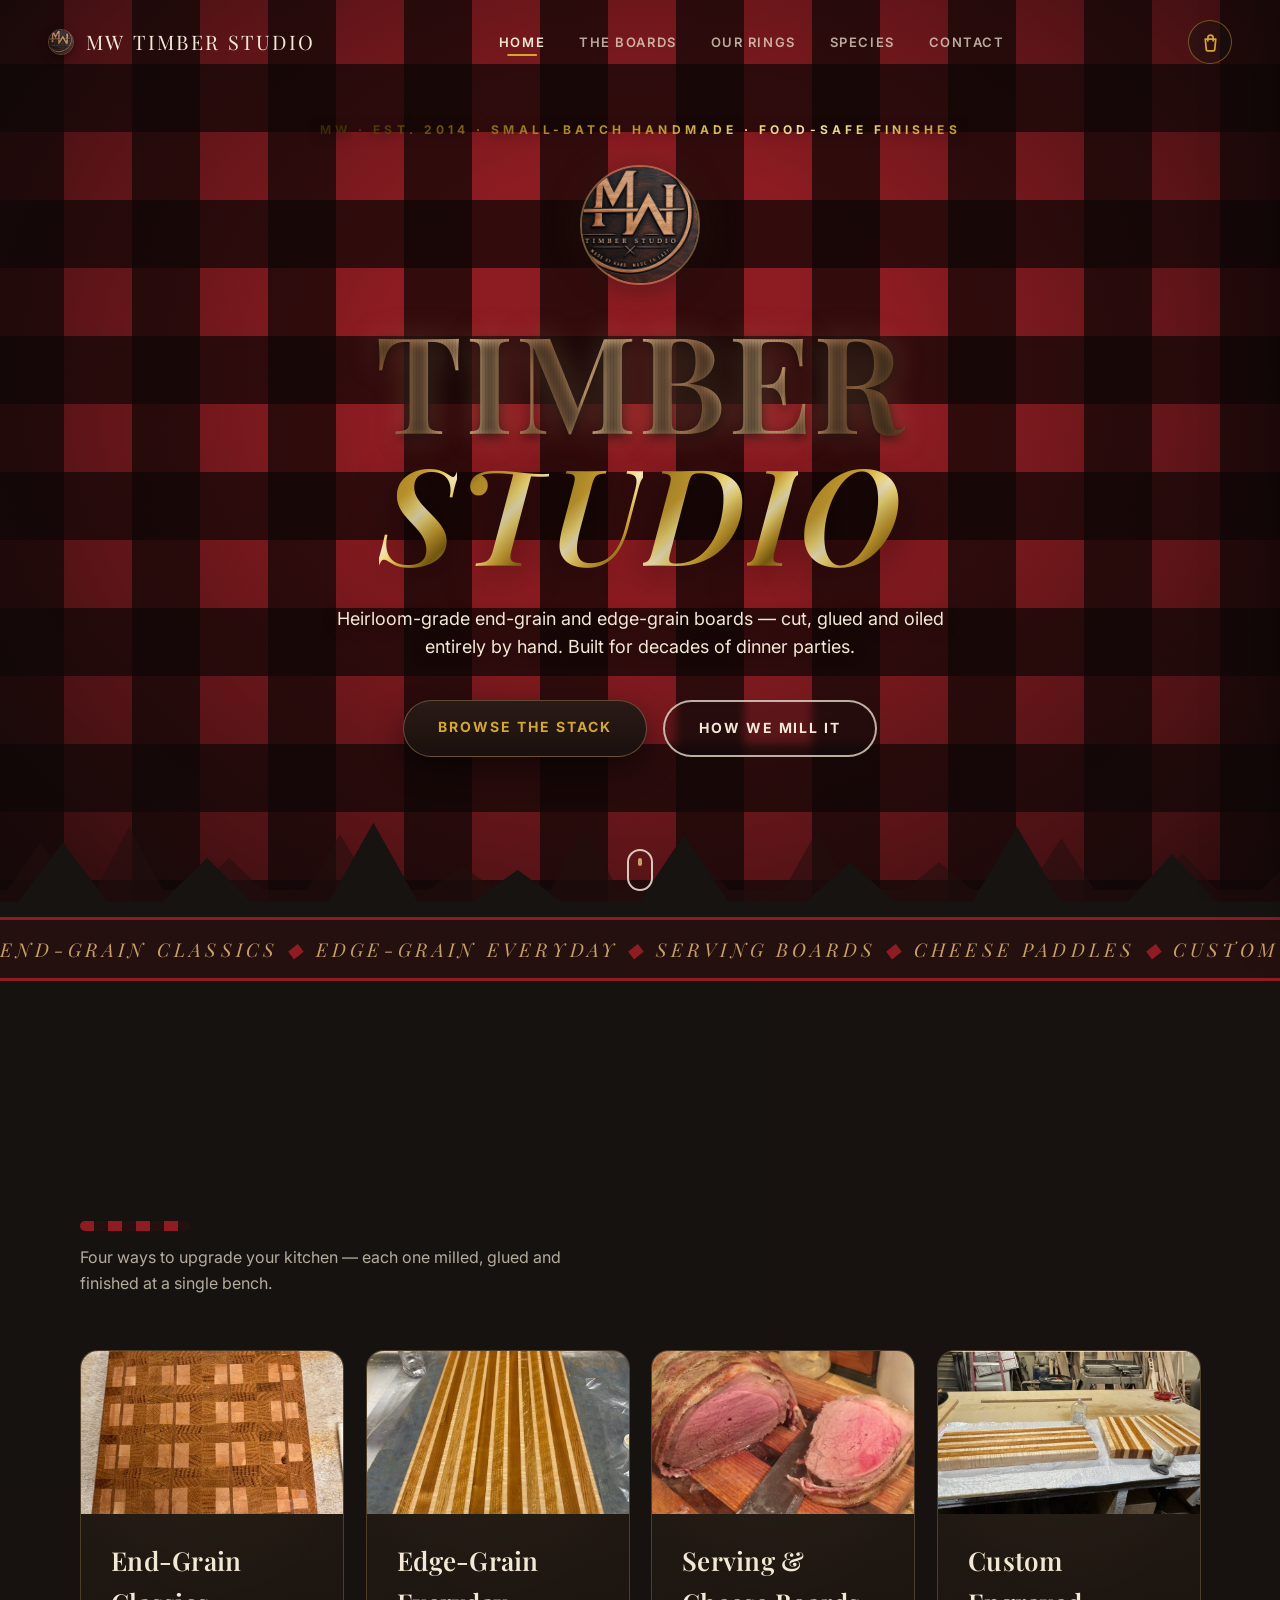
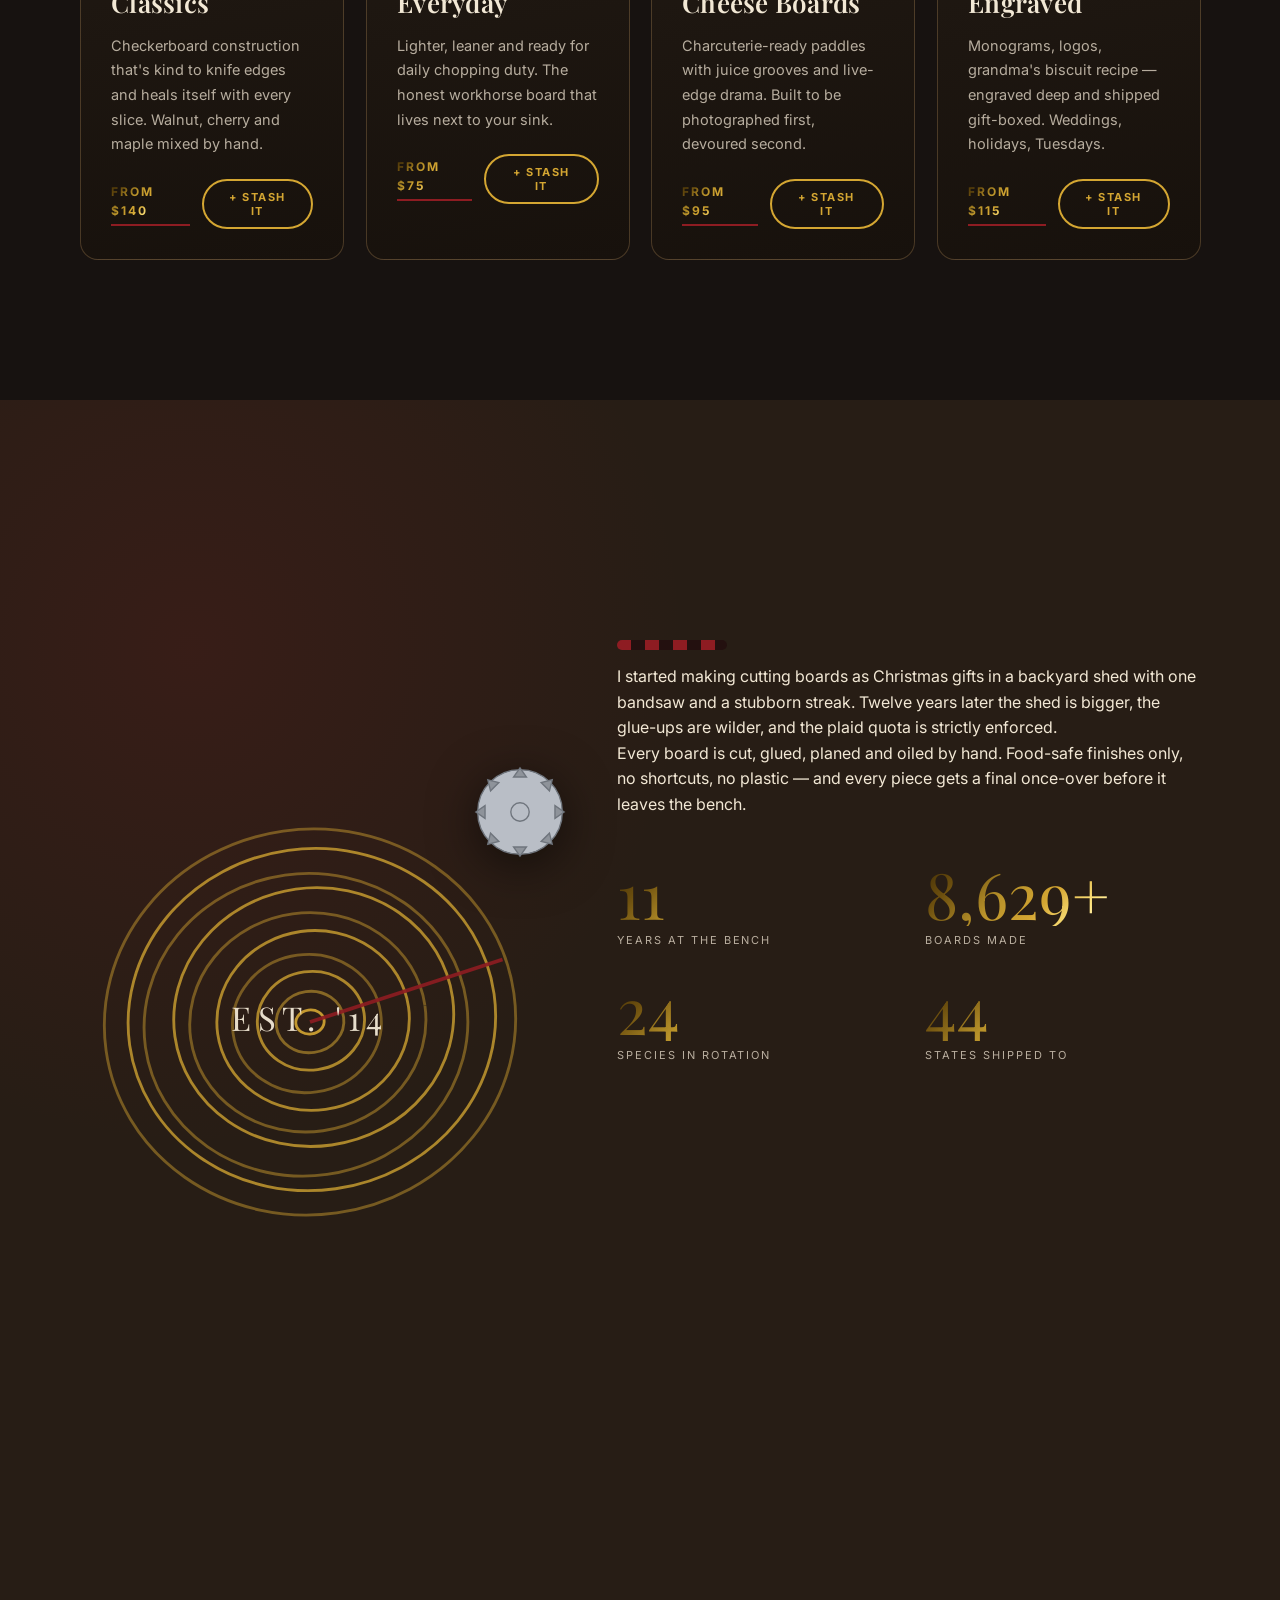
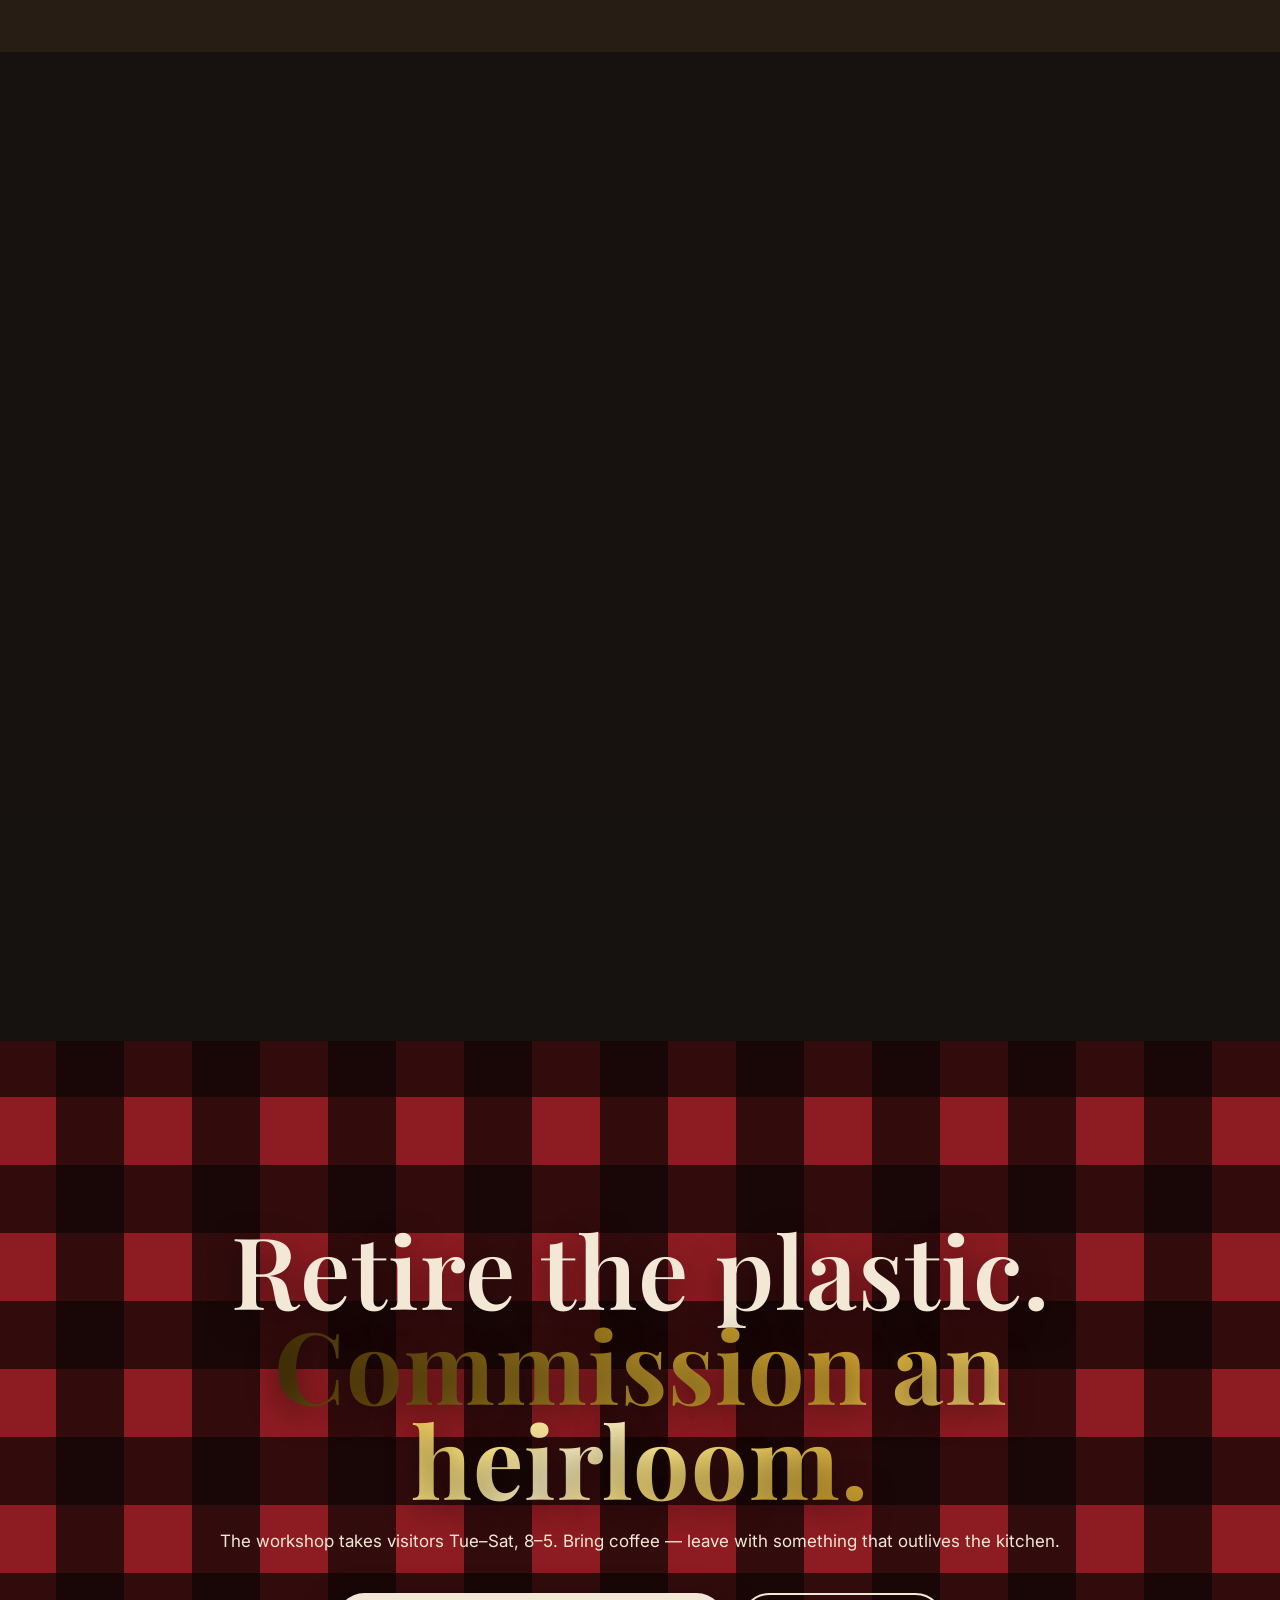
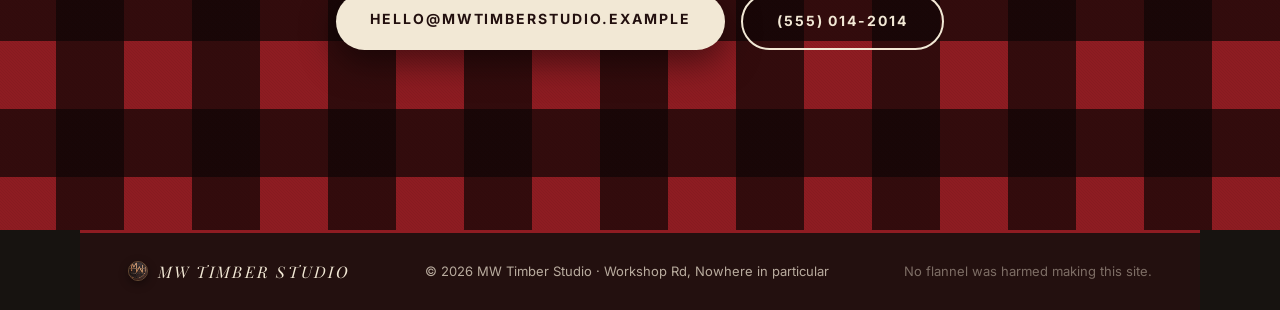
==== commit 3f6e8a82: "Add logo to hero section above TIMBER STUDIO heading" ====
--- a/index.html
+++ b/index.html
@@ -46,6 +46,7 @@
 
   <div class="hero-inner">
     <p class="hero-kicker reveal">MW · EST. 2014 · SMALL-BATCH HANDMADE · FOOD-SAFE FINISHES</p>
+    <img class="hero-logo reveal" data-delay="150" src="img/logo.jpg" alt="" />
     <h1 class="hero-title" aria-label="MW TIMBER STUDIO">
       <span class="line line-1">
         <span class="ch">T</span><span class="ch">I</span><span class="ch">M</span><span class="ch">B</span><span class="ch">E</span><span class="ch">R</span>
--- a/styles.css
+++ b/styles.css
@@ -225,6 +225,16 @@
   text-shadow: 0 2px 12px rgba(0, 0, 0, 0.6);
 }
 
+.hero-logo {
+  display: block;
+  width: 120px; height: 120px;
+  border-radius: 50%;
+  object-fit: cover;
+  margin: 0 auto 28px;
+  border: 2px solid rgba(224, 184, 122, 0.45);
+  box-shadow: 0 4px 30px rgba(0, 0, 0, 0.4), 0 0 50px rgba(224, 184, 122, 0.08);
+}
+
 .hero-title {
   font-size: clamp(58px, 10.5vw, 150px);
   line-height: 0.98;
@@ -664,6 +674,7 @@
   .nav-links a { font-size: 20px; padding: 12px 20px; }
   nav { z-index: 101; }
   .stats { grid-template-columns: repeat(2, 1fr); gap: 20px; }
+  .hero-logo { width: 90px; height: 90px; }
   .hero-cta .btn { width: min(320px, 80vw); text-align: center; }
 }
 
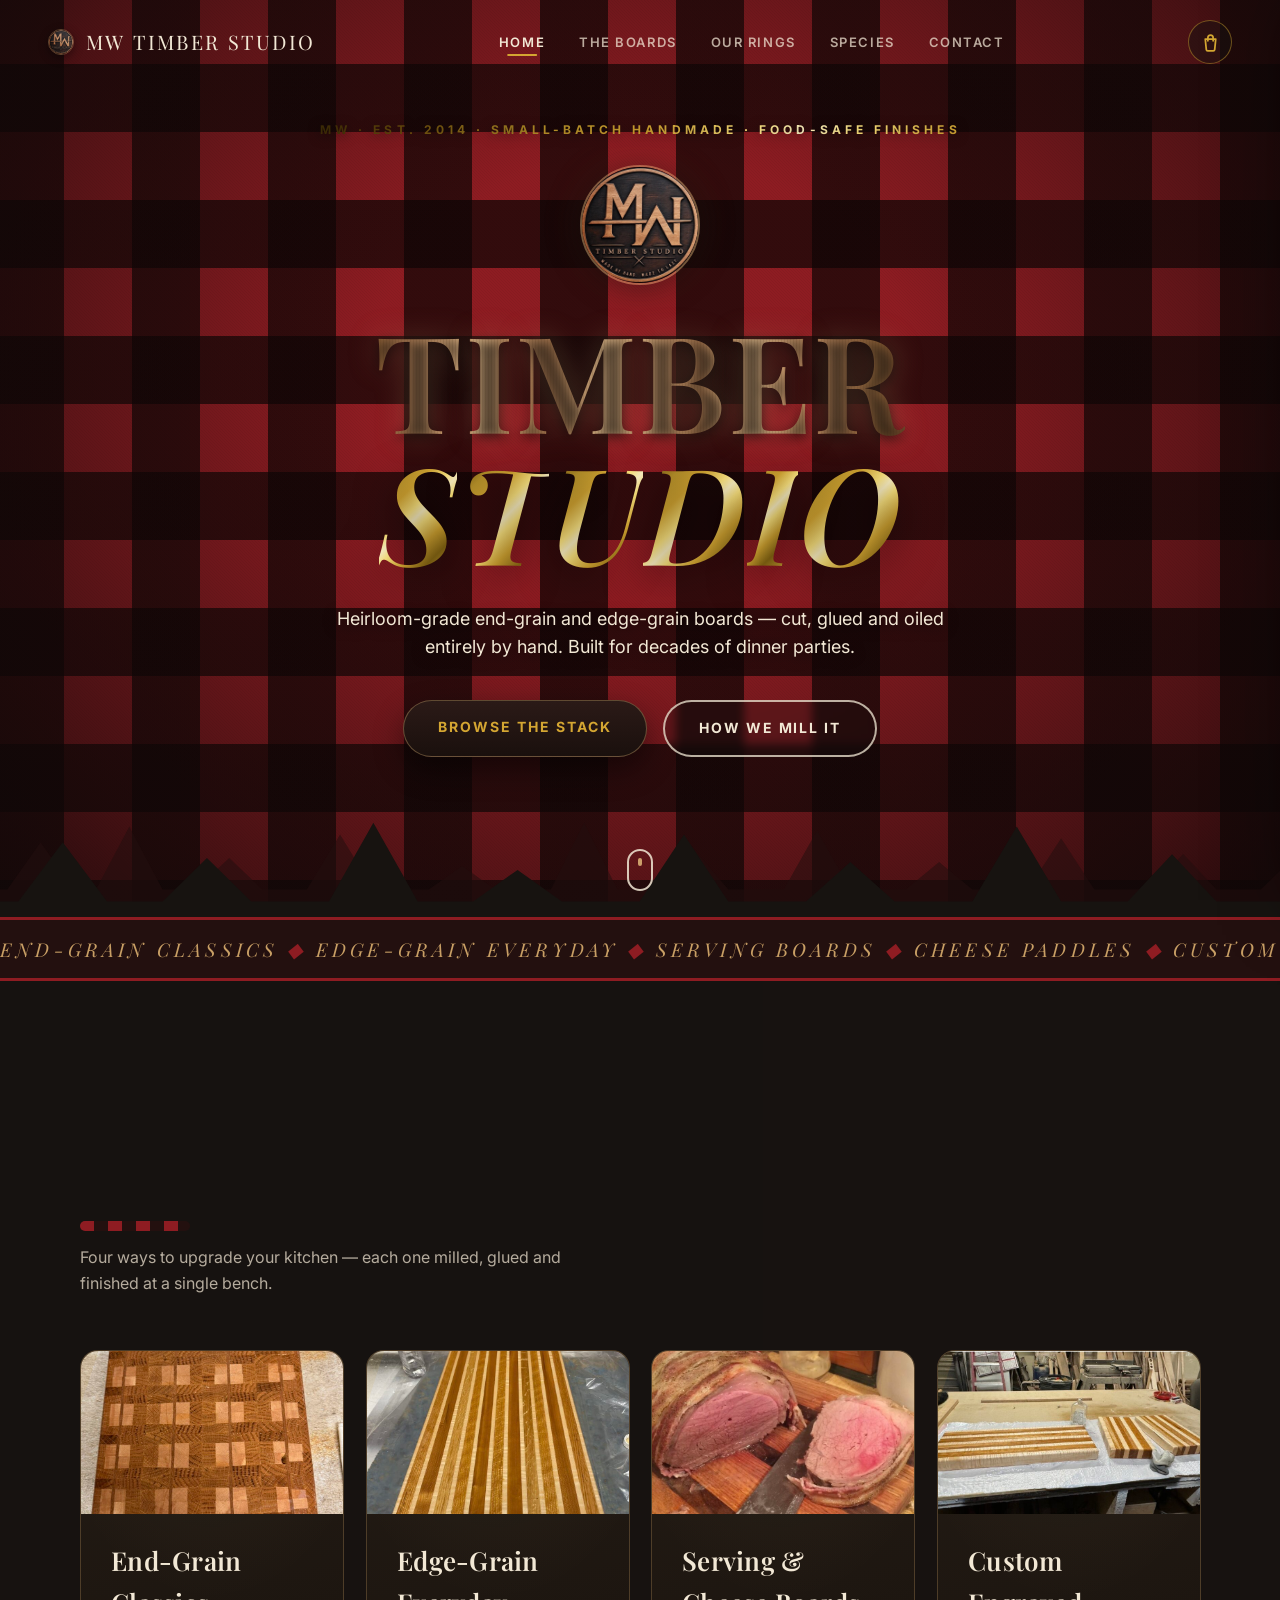
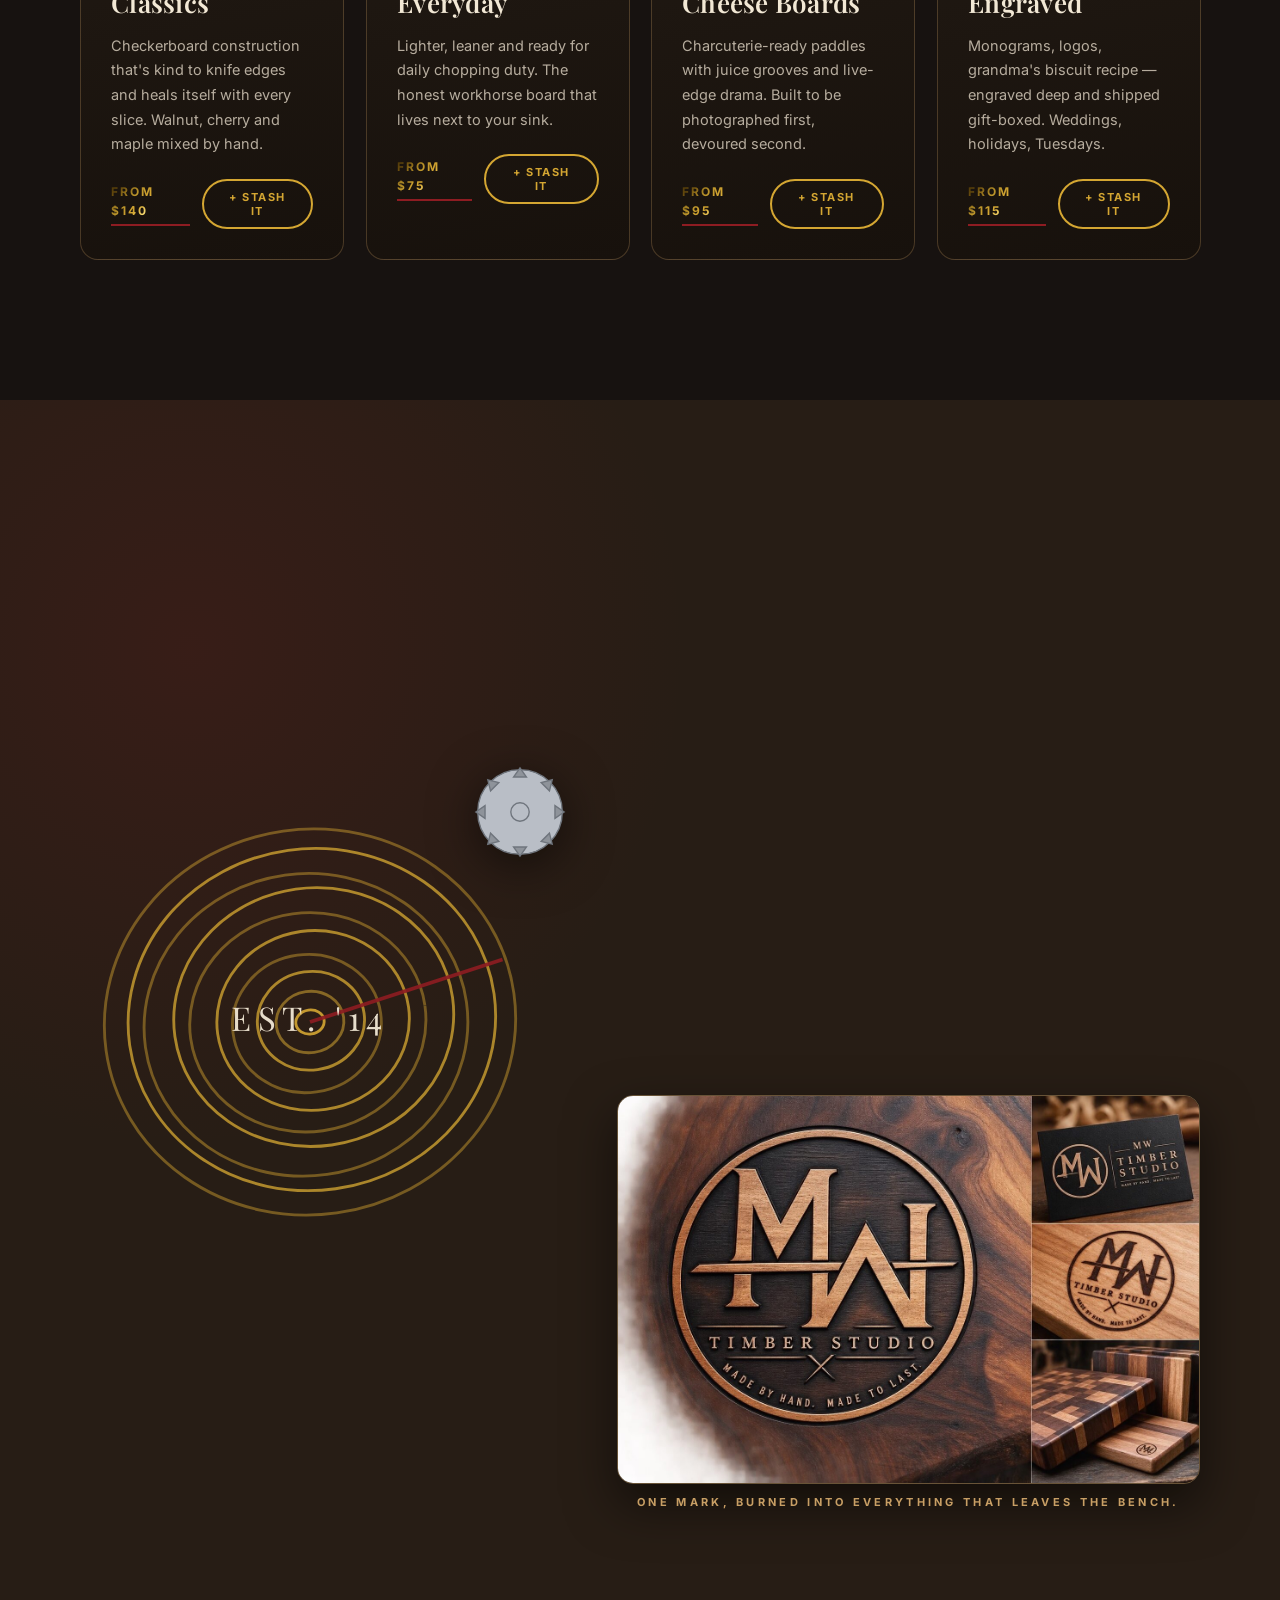
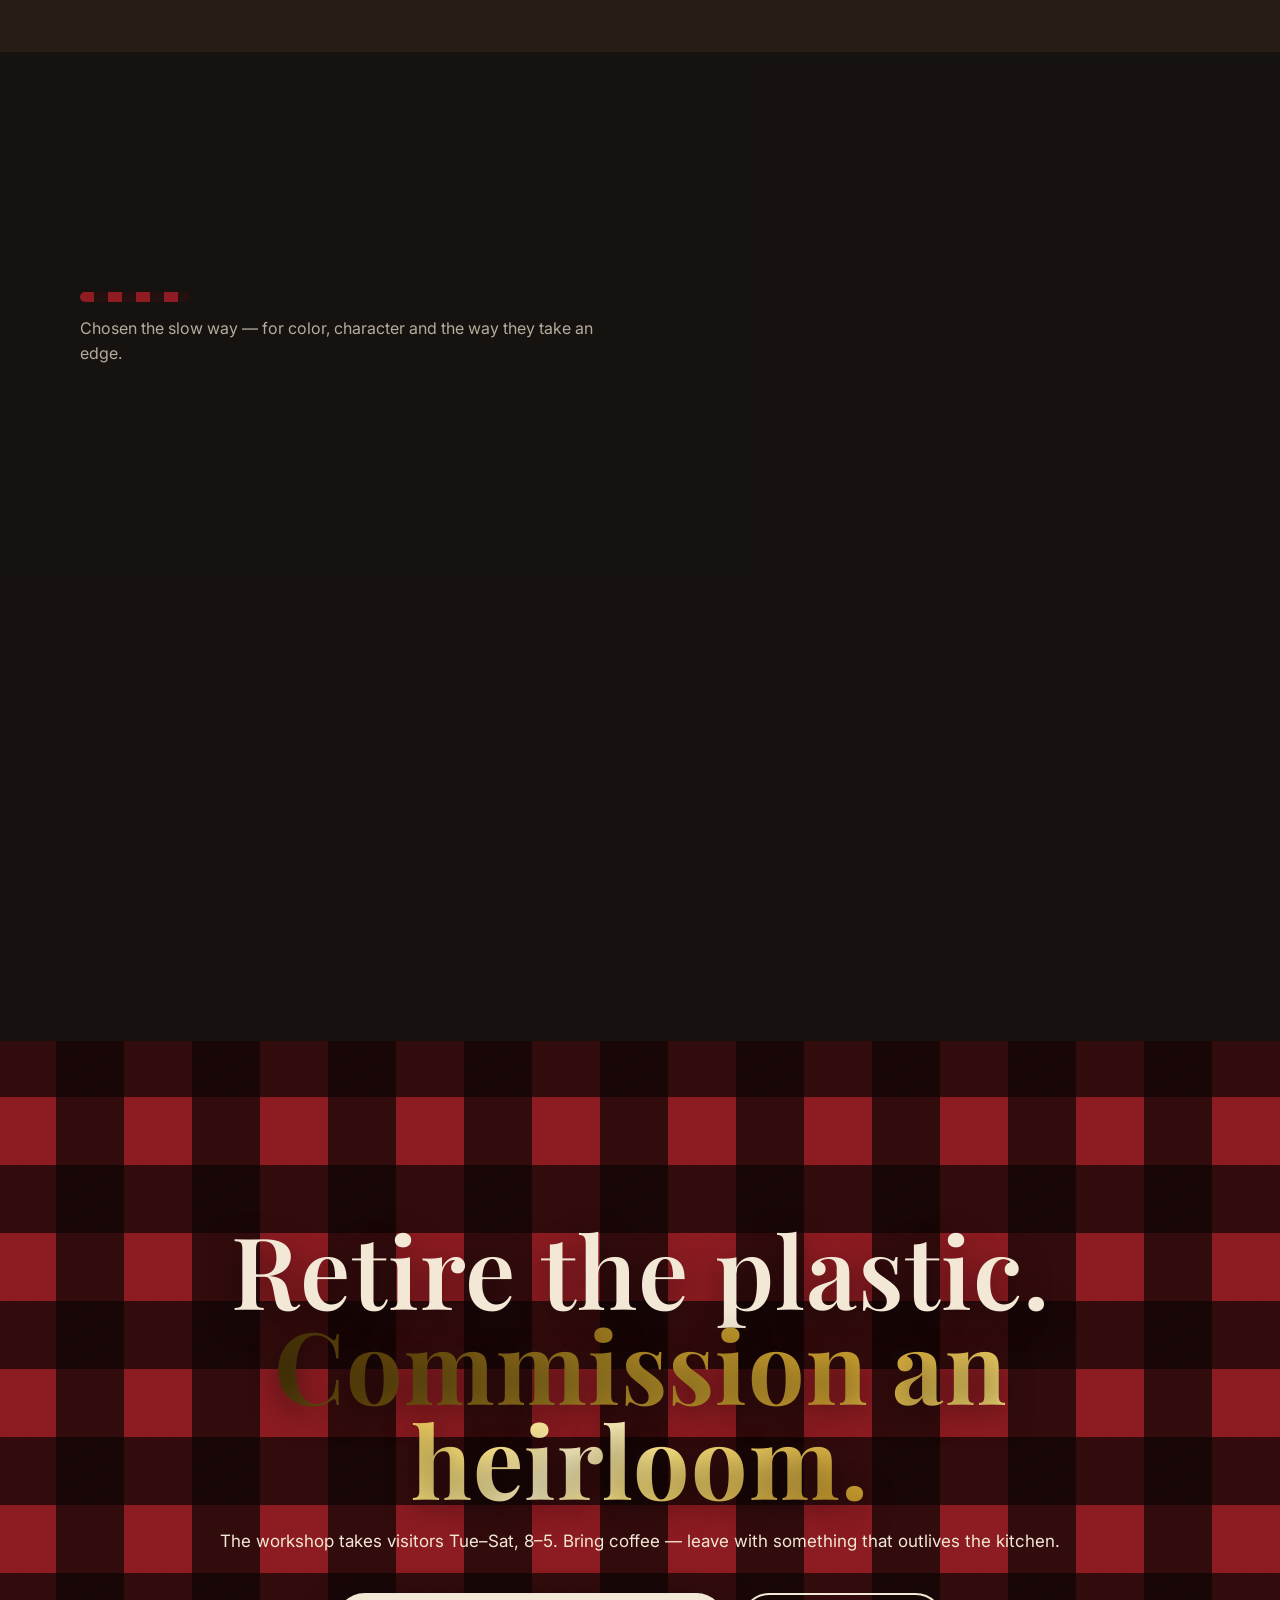
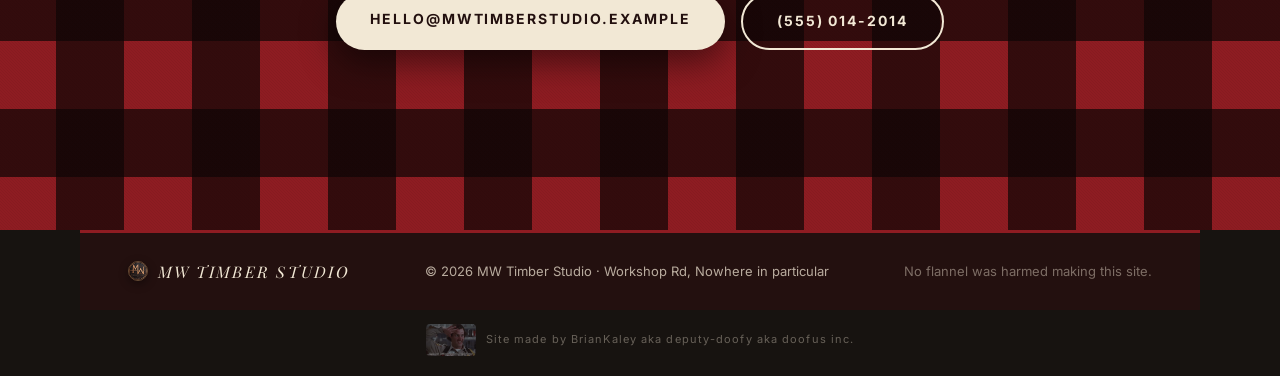
==== commit a0892d3c: "Add site credit (BrianKaley/doofy) below footer" ====
--- a/index.html
+++ b/index.html
@@ -225,6 +225,11 @@
   <span class="foot-note">No flannel was harmed making this site.</span>
 </footer>
 
+<div class="site-credit">
+  <img src="img/doofy.gif" alt="" width="50" height="32" />
+  <span>Site made by BrianKaley aka deputy-doofy aka doofus inc.</span>
+</div>
+
 <script src="script.js"></script>
 </body>
 </html>
--- a/styles.css
+++ b/styles.css
@@ -650,6 +650,17 @@
 .foot-brand .brand-chip { width: 20px; height: 20px; }
 .foot-brand .brand-logo { width: 20px; height: 20px; }
 .foot-note { opacity: 0.6; }
+
+.site-credit {
+  display: flex; align-items: center; justify-content: center; gap: 10px;
+  padding: 14px 20px 20px;
+  font-size: 11px; letter-spacing: 0.1em;
+  color: var(--cream-dim); opacity: 0.5;
+}
+.site-credit img {
+  width: 50px; height: 32px;
+  border-radius: 4px;
+}
 
 /* ============================================================
    RESPONSIVE
